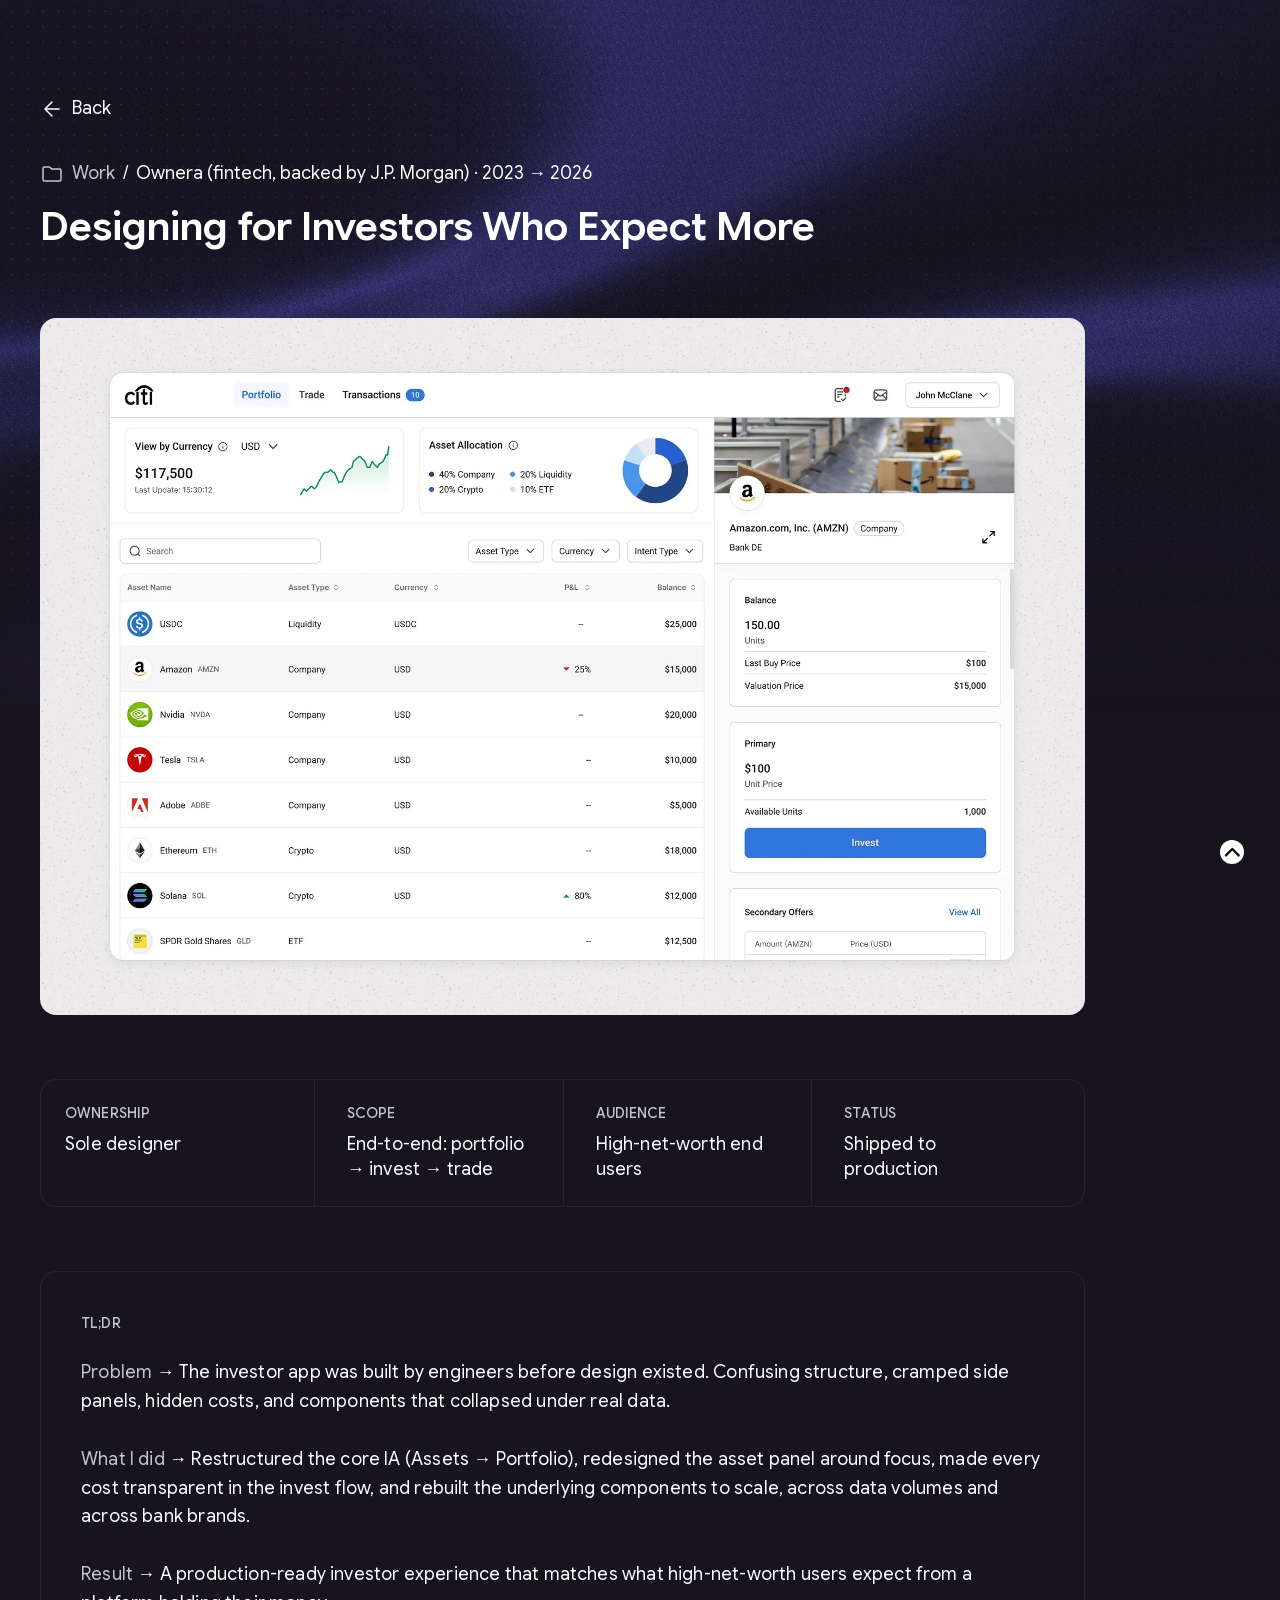
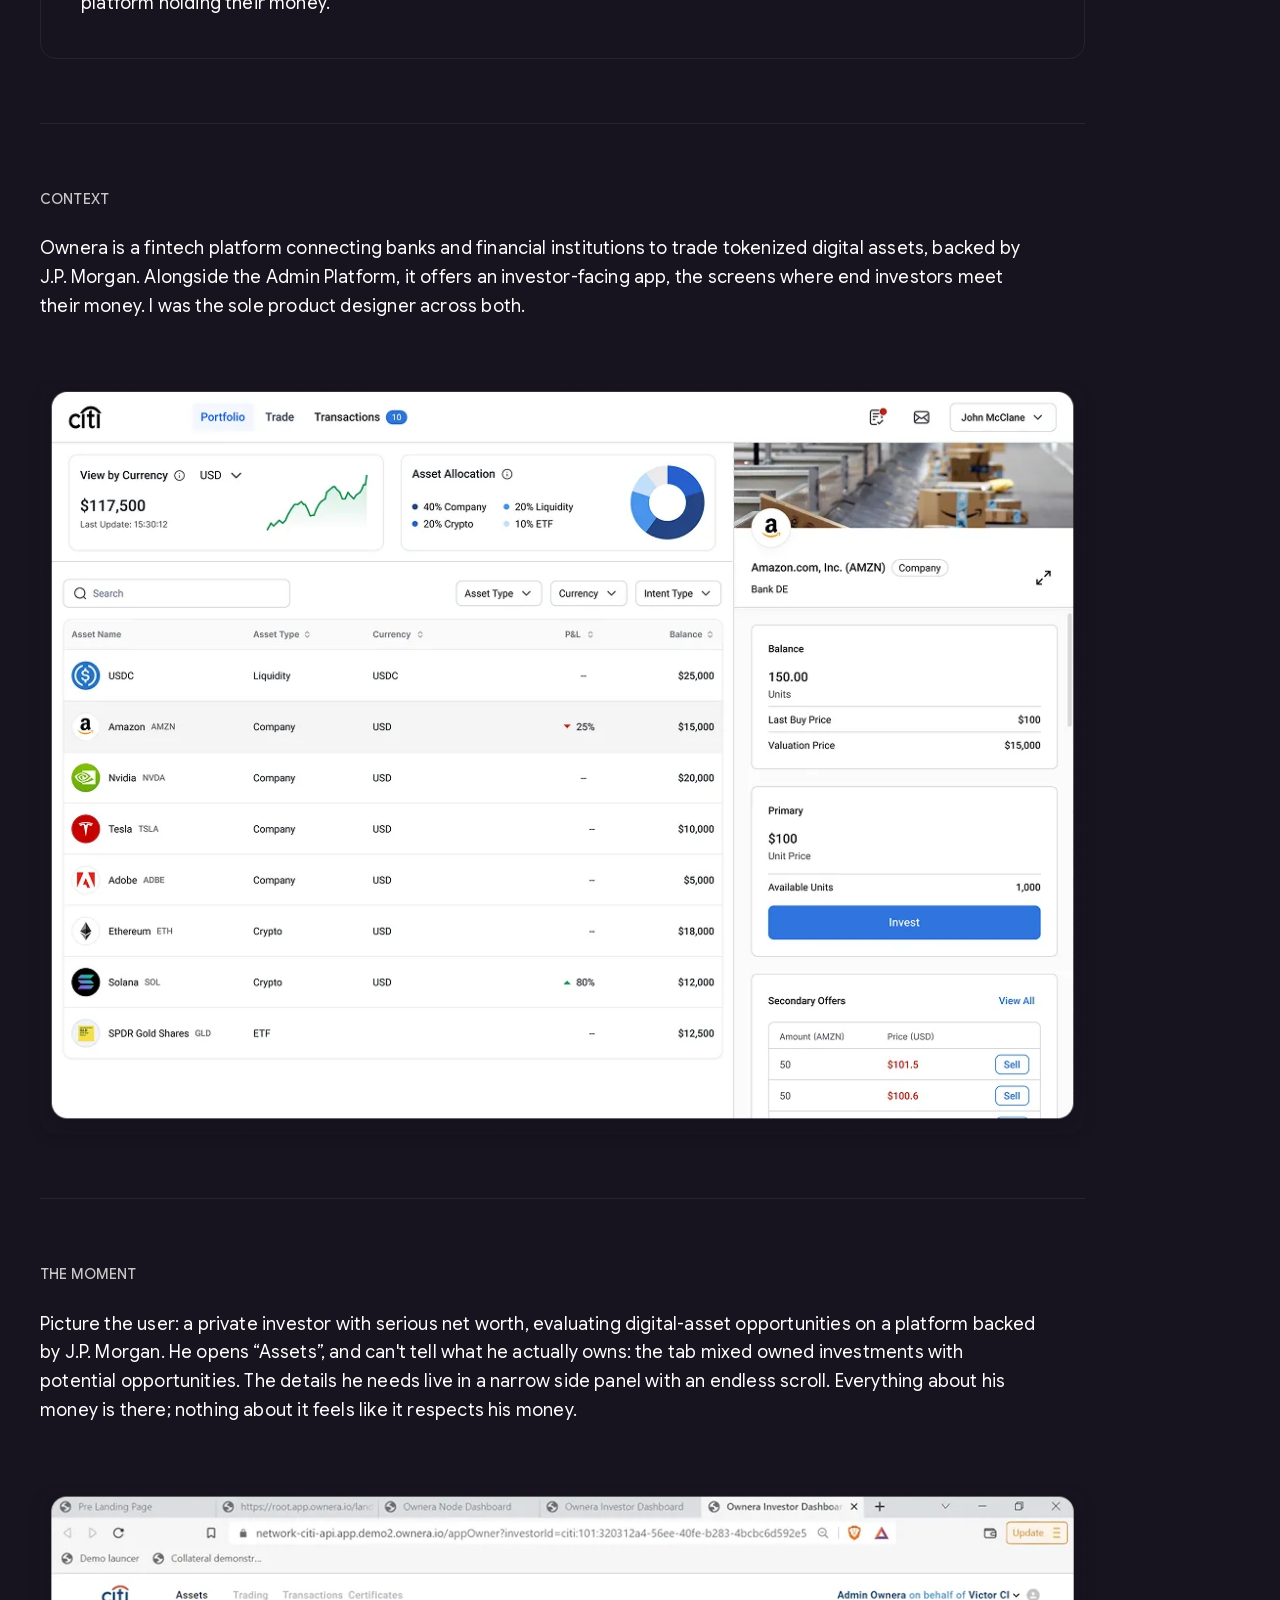
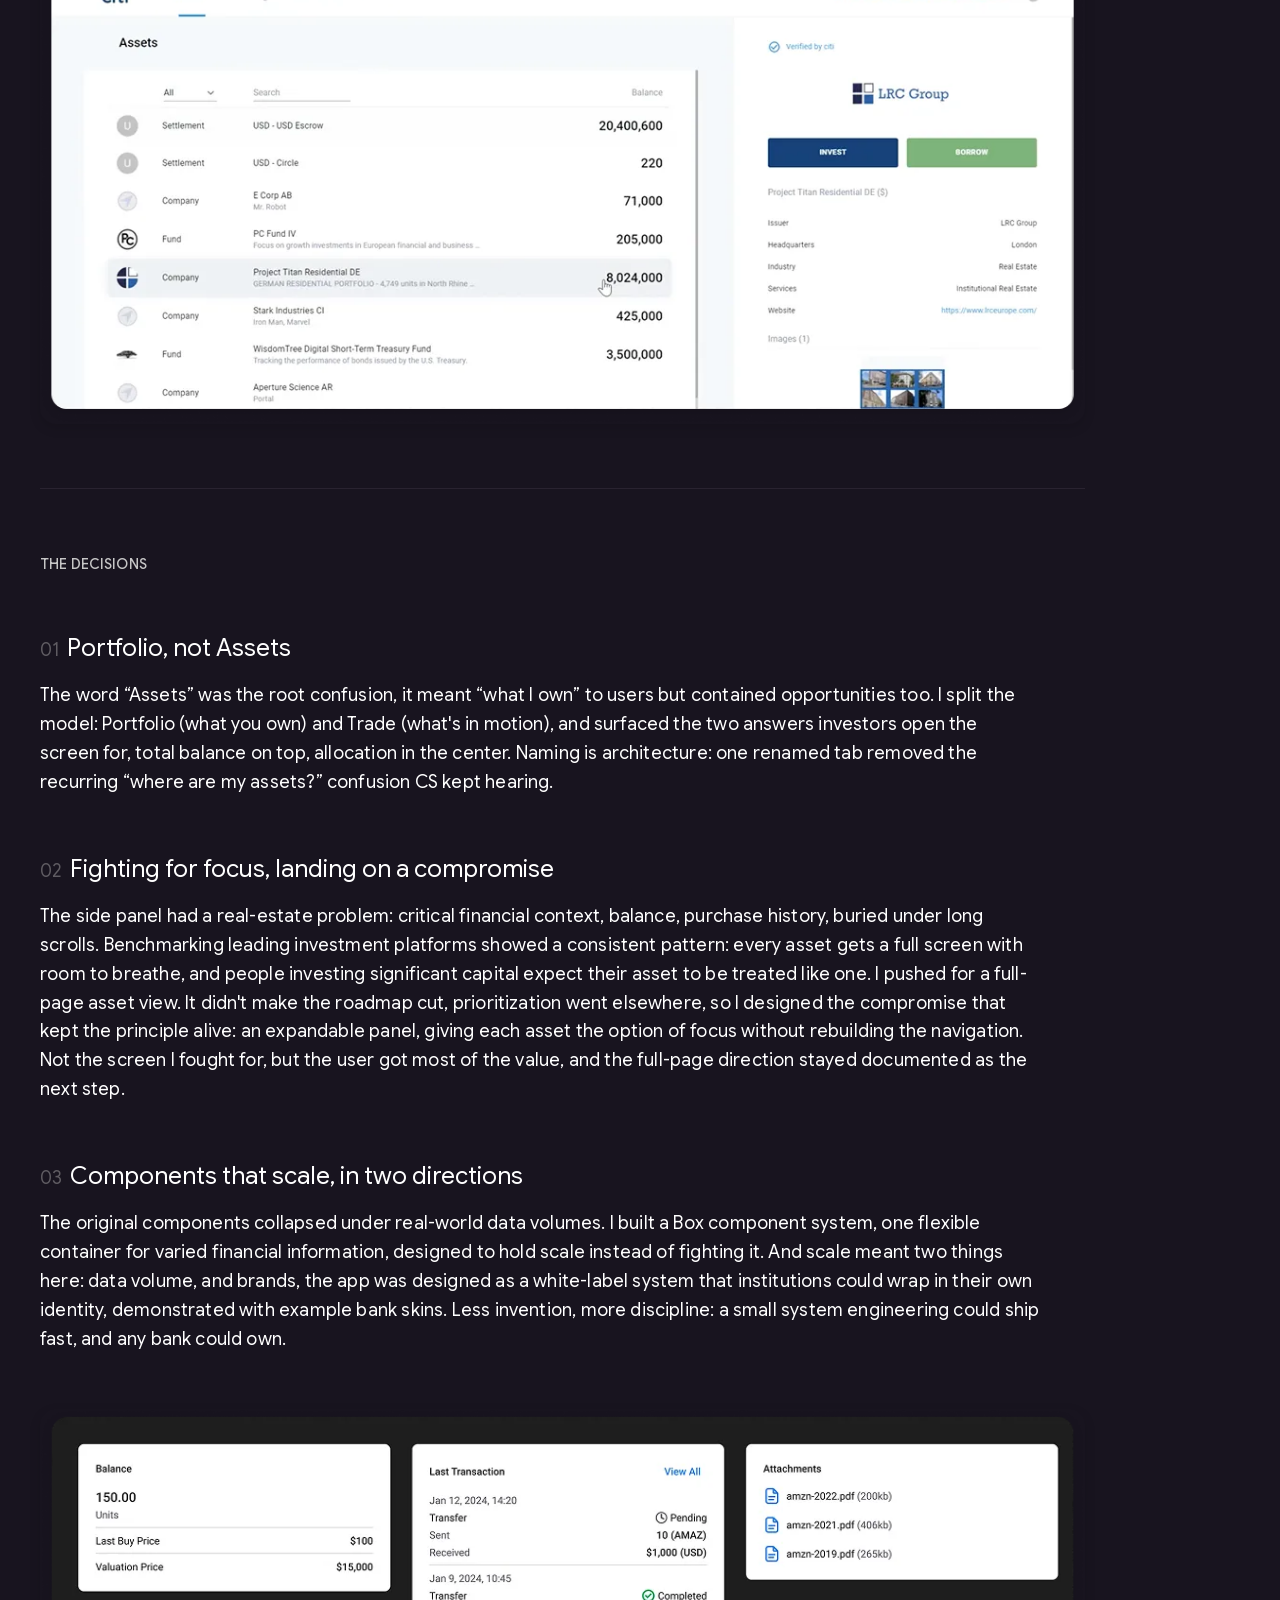
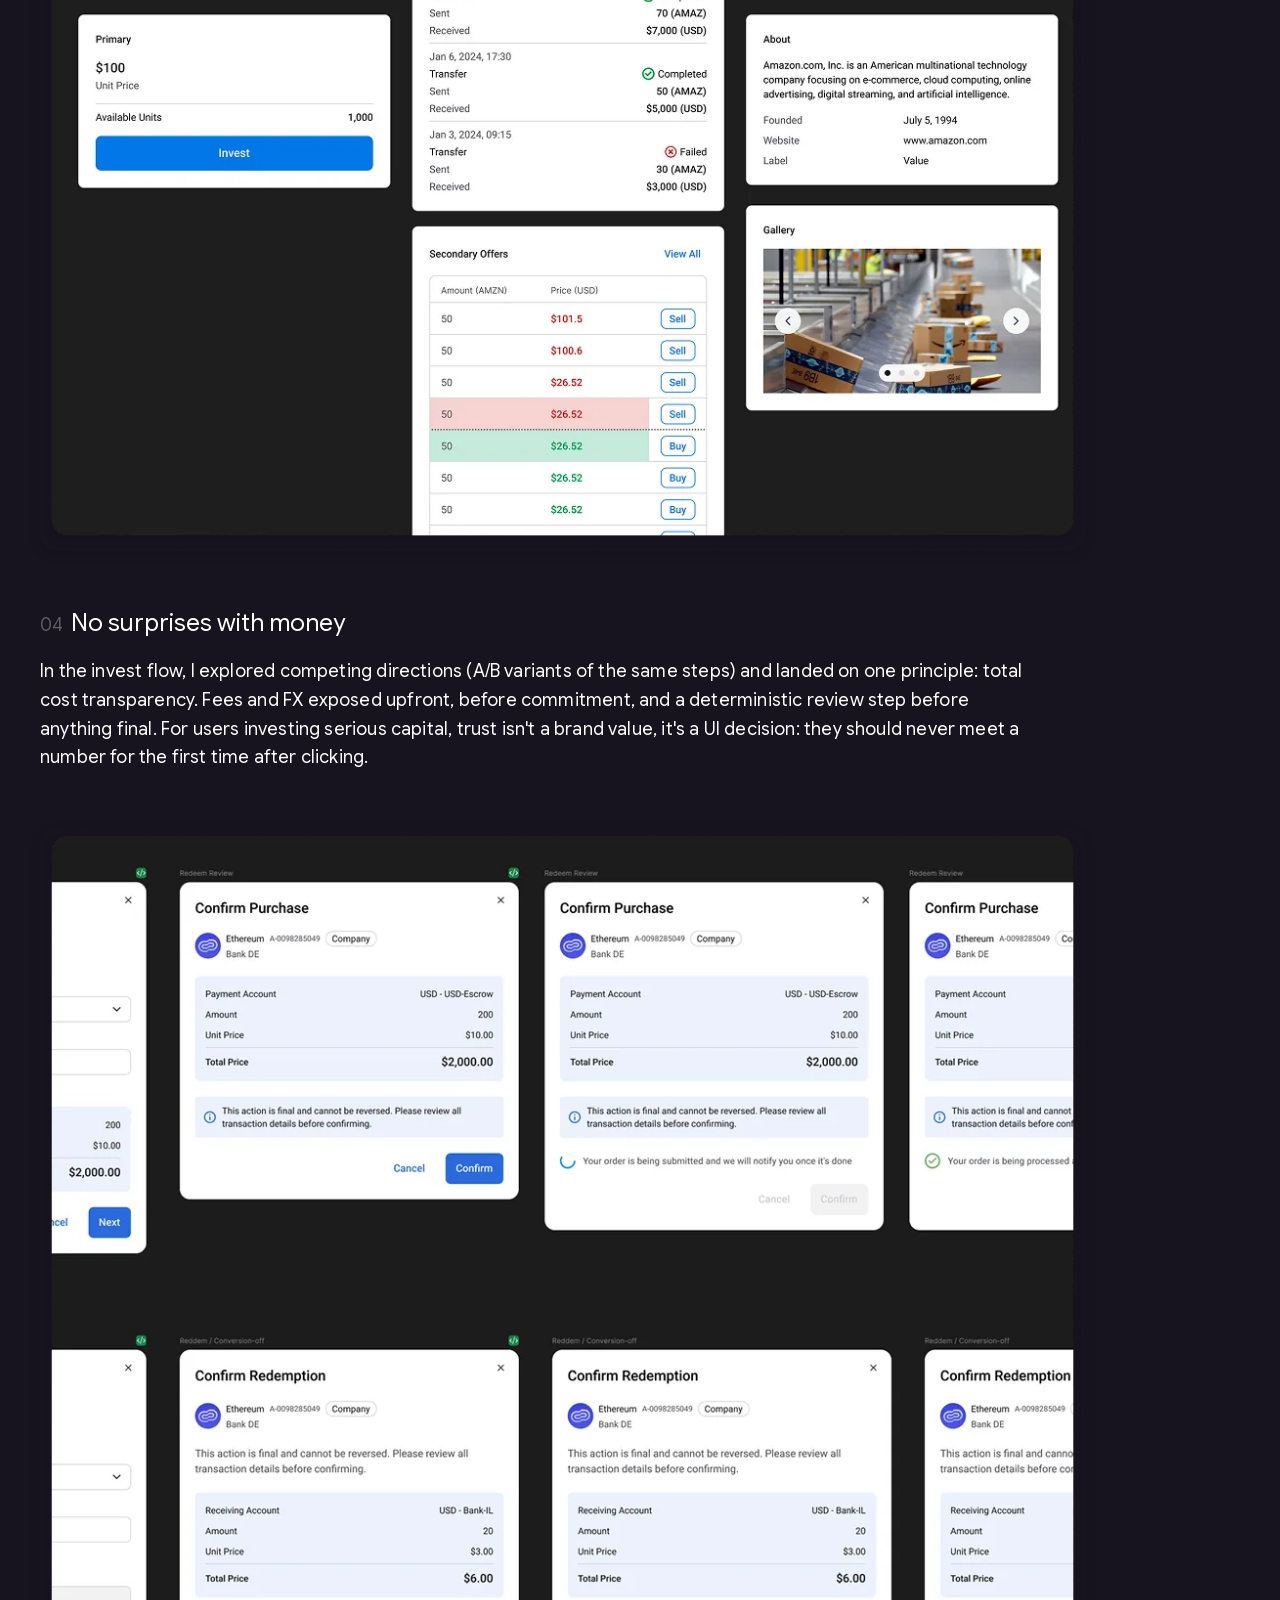
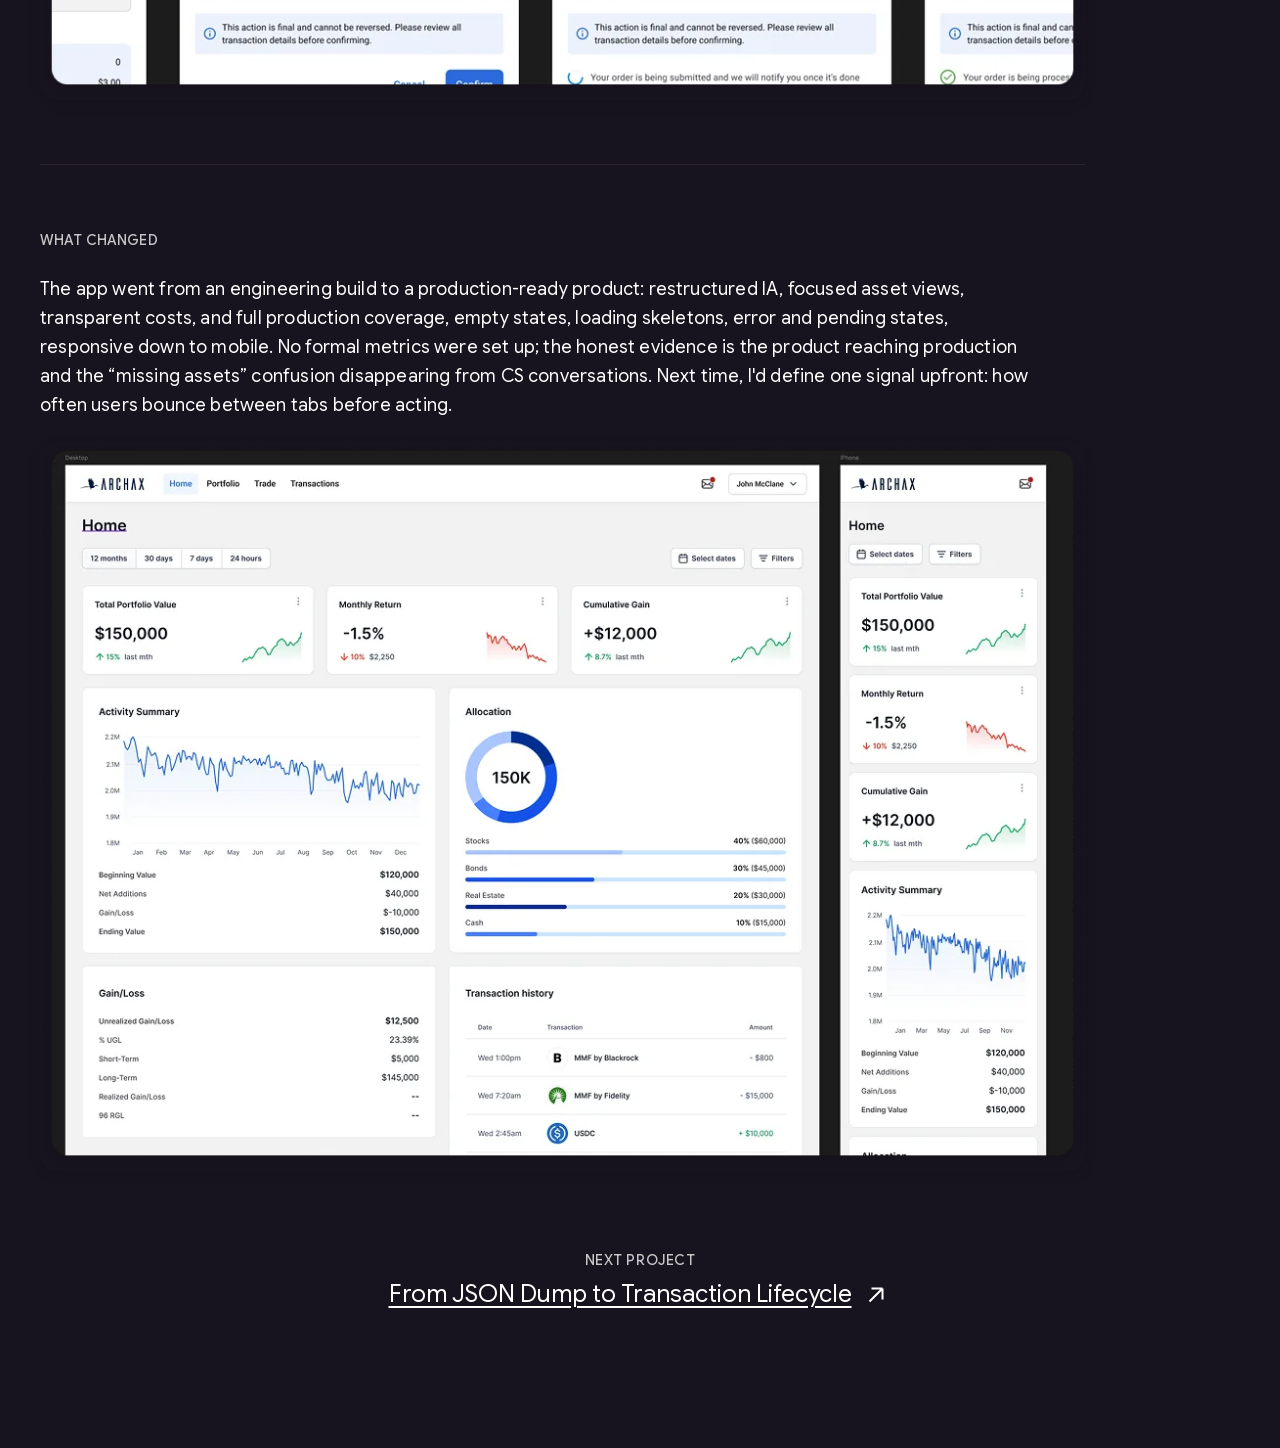
==== ownera-investor/index.html @ 3bc516dd "Add Google Analytics (GA4 G-BXLP0J2923) to all pages Inserts the gtag.js snippet near the top of <he" ====
<!DOCTYPE html>
<html lang="en">
<head>
  <meta charset="UTF-8">
  <meta name="viewport" content="width=device-width, initial-scale=1.0">

  <!-- Google tag (gtag.js) -->
  <script async src="https://www.googletagmanager.com/gtag/js?id=G-BXLP0J2923"></script>
  <script>
    window.dataLayer = window.dataLayer || [];
    function gtag(){dataLayer.push(arguments);}
    gtag('js', new Date());

    gtag('config', 'G-BXLP0J2923');
  </script>

  <!-- ── Primary SEO ─────────────────────────────────────────── -->
  <title>Dekel Hillel · Designing for Investors Who Expect More</title>
  <meta name="description" content="Designing for Investors Who Expect More. Restructuring Ownera's investor app end-to-end: portfolio IA, focused asset views, transparent invest flow, and components that scale across data and bank brands.">
  <meta name="author" content="Dekel Hillel">
  <meta name="robots" content="index, follow">
  <link rel="canonical" href="https://dekelhillel.com/ownera-investor/">

  <!-- ── Open Graph ──────────────────────────────────────────── -->
  <meta property="og:type"        content="article">
  <meta property="og:url"         content="https://dekelhillel.com/ownera-investor/">
  <meta property="og:site_name"   content="Dekel Hillel">
  <meta property="og:title"       content="Designing for Investors Who Expect More">
  <meta property="og:description" content="Restructuring Ownera's investor app end-to-end: portfolio IA, focused asset views, and a transparent invest flow.">
  <meta property="og:image"       content="https://dekelhillel.com/og-image.png">

  <!-- ── Theme color ─────────────────────────────────────────── -->
  <meta name="theme-color" content="#18141f">

  <!-- ── Favicon ─────────────────────────────────────────────── -->
  <link rel="icon"             type="image/svg+xml"  href="/favicon.svg">
  <link rel="icon"             type="image/png" sizes="32x32" href="/favicon-32.png">
  <link rel="apple-touch-icon" sizes="180x180"       href="/apple-touch-icon.png">

  <!-- ── Self-hosted fonts (same faces, no third-party) ─────── -->
  <link rel="preload" href="/fonts/gsf-latin.woff2" as="font" type="font/woff2" crossorigin>

  <!-- Marks JS availability before first paint, so the reveal-on-scroll
       hidden state only ever applies when the script can undo it -->
  <script>document.documentElement.classList.add('js');</script>

  <style>
/* Google Sans Flex math */
@font-face {
  font-family: 'Google Sans Flex';
  font-style: normal;
  font-weight: 400;
  font-stretch: 100%;
  font-display: swap;
  src: url(/fonts/gsf-math.woff2) format('woff2');
  unicode-range: U+0302-0303, U+0305, U+0307-0308, U+0310, U+0312, U+0315, U+031A, U+0326-0327, U+032C, U+032F-0330, U+0332-0333, U+0338, U+033A, U+0346, U+034D, U+0391-03A1, U+03A3-03A9, U+03B1-03C9, U+03D1, U+03D5-03D6, U+03F0-03F1, U+03F4-03F5, U+2016-2017, U+2034-2038, U+203C, U+2040, U+2043, U+2047, U+2050, U+2057, U+205F, U+2070-2071, U+2074-208E, U+2090-209C, U+20D0-20DC, U+20E1, U+20E5-20EF, U+2100-2112, U+2114-2115, U+2117-2121, U+2123-214F, U+2190, U+2192, U+2194-21AE, U+21B0-21E5, U+21F1-21F2, U+21F4-2211, U+2213-2214, U+2216-22FF, U+2308-230B, U+2310, U+2319, U+231C-2321, U+2336-237A, U+237C, U+2395, U+239B-23B7, U+23D0, U+23DC-23E1, U+2474-2475, U+25AF, U+25B3, U+25B7, U+25BD, U+25C1, U+25CA, U+25CC, U+25FB, U+266D-266F, U+27C0-27FF, U+2900-2AFF, U+2B0E-2B11, U+2B30-2B4C, U+2BFE, U+3030, U+FF5B, U+FF5D, U+1D400-1D7FF, U+1EE00-1EEFF;
}
/* Google Sans Flex symbols */
@font-face {
  font-family: 'Google Sans Flex';
  font-style: normal;
  font-weight: 400;
  font-stretch: 100%;
  font-display: swap;
  src: url(/fonts/gsf-symbols.woff2) format('woff2');
  unicode-range: U+0001-000C, U+000E-001F, U+007F-009F, U+20DD-20E0, U+20E2-20E4, U+2150-218F, U+2190, U+2192, U+2194-2199, U+21AF, U+21E6-21F0, U+21F3, U+2218-2219, U+2299, U+22C4-22C6, U+2300-243F, U+2440-244A, U+2460-24FF, U+25A0-27BF, U+2800-28FF, U+2921-2922, U+2981, U+29BF, U+29EB, U+2B00-2BFF, U+4DC0-4DFF, U+FFF9-FFFB, U+10140-1018E, U+10190-1019C, U+101A0, U+101D0-101FD, U+102E0-102FB, U+10E60-10E7E, U+1D2C0-1D2D3, U+1D2E0-1D37F, U+1F000-1F0FF, U+1F100-1F1AD, U+1F1E6-1F1FF, U+1F30D-1F30F, U+1F315, U+1F31C, U+1F31E, U+1F320-1F32C, U+1F336, U+1F378, U+1F37D, U+1F382, U+1F393-1F39F, U+1F3A7-1F3A8, U+1F3AC-1F3AF, U+1F3C2, U+1F3C4-1F3C6, U+1F3CA-1F3CE, U+1F3D4-1F3E0, U+1F3ED, U+1F3F1-1F3F3, U+1F3F5-1F3F7, U+1F408, U+1F415, U+1F41F, U+1F426, U+1F43F, U+1F441-1F442, U+1F444, U+1F446-1F449, U+1F44C-1F44E, U+1F453, U+1F46A, U+1F47D, U+1F4A3, U+1F4B0, U+1F4B3, U+1F4B9, U+1F4BB, U+1F4BF, U+1F4C8-1F4CB, U+1F4D6, U+1F4DA, U+1F4DF, U+1F4E3-1F4E6, U+1F4EA-1F4ED, U+1F4F7, U+1F4F9-1F4FB, U+1F4FD-1F4FE, U+1F503, U+1F507-1F50B, U+1F50D, U+1F512-1F513, U+1F53E-1F54A, U+1F54F-1F5FA, U+1F610, U+1F650-1F67F, U+1F687, U+1F68D, U+1F691, U+1F694, U+1F698, U+1F6AD, U+1F6B2, U+1F6B9-1F6BA, U+1F6BC, U+1F6C6-1F6CF, U+1F6D3-1F6D7, U+1F6E0-1F6EA, U+1F6F0-1F6F3, U+1F6F7-1F6FC, U+1F700-1F7FF, U+1F800-1F80B, U+1F810-1F847, U+1F850-1F859, U+1F860-1F887, U+1F890-1F8AD, U+1F8B0-1F8BB, U+1F8C0-1F8C1, U+1F900-1F90B, U+1F93B, U+1F946, U+1F984, U+1F996, U+1F9E9, U+1FA00-1FA6F, U+1FA70-1FA7C, U+1FA80-1FA89, U+1FA8F-1FAC6, U+1FACE-1FADC, U+1FADF-1FAE9, U+1FAF0-1FAF8, U+1FB00-1FBFF;
}
/* Google Sans Flex latin-ext */
@font-face {
  font-family: 'Google Sans Flex';
  font-style: normal;
  font-weight: 400;
  font-stretch: 100%;
  font-display: swap;
  src: url(/fonts/gsf-latin-ext.woff2) format('woff2');
  unicode-range: U+0100-02BA, U+02BD-02C5, U+02C7-02CC, U+02CE-02D7, U+02DD-02FF, U+0304, U+0308, U+0329, U+1D00-1DBF, U+1E00-1E9F, U+1EF2-1EFF, U+2020, U+20A0-20AB, U+20AD-20C0, U+2113, U+2C60-2C7F, U+A720-A7FF;
}
/* Google Sans Flex latin */
@font-face {
  font-family: 'Google Sans Flex';
  font-style: normal;
  font-weight: 400;
  font-stretch: 100%;
  font-display: swap;
  src: url(/fonts/gsf-latin.woff2) format('woff2');
  unicode-range: U+0000-00FF, U+0131, U+0152-0153, U+02BB-02BC, U+02C6, U+02DA, U+02DC, U+0304, U+0308, U+0329, U+2000-206F, U+20AC, U+2122, U+2191, U+2193, U+2212, U+2215, U+FEFF, U+FFFD;
}
/* Google Sans Flex math */
@font-face {
  font-family: 'Google Sans Flex';
  font-style: normal;
  font-weight: 500;
  font-stretch: 100%;
  font-display: swap;
  src: url(/fonts/gsf-math.woff2) format('woff2');
  unicode-range: U+0302-0303, U+0305, U+0307-0308, U+0310, U+0312, U+0315, U+031A, U+0326-0327, U+032C, U+032F-0330, U+0332-0333, U+0338, U+033A, U+0346, U+034D, U+0391-03A1, U+03A3-03A9, U+03B1-03C9, U+03D1, U+03D5-03D6, U+03F0-03F1, U+03F4-03F5, U+2016-2017, U+2034-2038, U+203C, U+2040, U+2043, U+2047, U+2050, U+2057, U+205F, U+2070-2071, U+2074-208E, U+2090-209C, U+20D0-20DC, U+20E1, U+20E5-20EF, U+2100-2112, U+2114-2115, U+2117-2121, U+2123-214F, U+2190, U+2192, U+2194-21AE, U+21B0-21E5, U+21F1-21F2, U+21F4-2211, U+2213-2214, U+2216-22FF, U+2308-230B, U+2310, U+2319, U+231C-2321, U+2336-237A, U+237C, U+2395, U+239B-23B7, U+23D0, U+23DC-23E1, U+2474-2475, U+25AF, U+25B3, U+25B7, U+25BD, U+25C1, U+25CA, U+25CC, U+25FB, U+266D-266F, U+27C0-27FF, U+2900-2AFF, U+2B0E-2B11, U+2B30-2B4C, U+2BFE, U+3030, U+FF5B, U+FF5D, U+1D400-1D7FF, U+1EE00-1EEFF;
}
/* Google Sans Flex symbols */
@font-face {
  font-family: 'Google Sans Flex';
  font-style: normal;
  font-weight: 500;
  font-stretch: 100%;
  font-display: swap;
  src: url(/fonts/gsf-symbols.woff2) format('woff2');
  unicode-range: U+0001-000C, U+000E-001F, U+007F-009F, U+20DD-20E0, U+20E2-20E4, U+2150-218F, U+2190, U+2192, U+2194-2199, U+21AF, U+21E6-21F0, U+21F3, U+2218-2219, U+2299, U+22C4-22C6, U+2300-243F, U+2440-244A, U+2460-24FF, U+25A0-27BF, U+2800-28FF, U+2921-2922, U+2981, U+29BF, U+29EB, U+2B00-2BFF, U+4DC0-4DFF, U+FFF9-FFFB, U+10140-1018E, U+10190-1019C, U+101A0, U+101D0-101FD, U+102E0-102FB, U+10E60-10E7E, U+1D2C0-1D2D3, U+1D2E0-1D37F, U+1F000-1F0FF, U+1F100-1F1AD, U+1F1E6-1F1FF, U+1F30D-1F30F, U+1F315, U+1F31C, U+1F31E, U+1F320-1F32C, U+1F336, U+1F378, U+1F37D, U+1F382, U+1F393-1F39F, U+1F3A7-1F3A8, U+1F3AC-1F3AF, U+1F3C2, U+1F3C4-1F3C6, U+1F3CA-1F3CE, U+1F3D4-1F3E0, U+1F3ED, U+1F3F1-1F3F3, U+1F3F5-1F3F7, U+1F408, U+1F415, U+1F41F, U+1F426, U+1F43F, U+1F441-1F442, U+1F444, U+1F446-1F449, U+1F44C-1F44E, U+1F453, U+1F46A, U+1F47D, U+1F4A3, U+1F4B0, U+1F4B3, U+1F4B9, U+1F4BB, U+1F4BF, U+1F4C8-1F4CB, U+1F4D6, U+1F4DA, U+1F4DF, U+1F4E3-1F4E6, U+1F4EA-1F4ED, U+1F4F7, U+1F4F9-1F4FB, U+1F4FD-1F4FE, U+1F503, U+1F507-1F50B, U+1F50D, U+1F512-1F513, U+1F53E-1F54A, U+1F54F-1F5FA, U+1F610, U+1F650-1F67F, U+1F687, U+1F68D, U+1F691, U+1F694, U+1F698, U+1F6AD, U+1F6B2, U+1F6B9-1F6BA, U+1F6BC, U+1F6C6-1F6CF, U+1F6D3-1F6D7, U+1F6E0-1F6EA, U+1F6F0-1F6F3, U+1F6F7-1F6FC, U+1F700-1F7FF, U+1F800-1F80B, U+1F810-1F847, U+1F850-1F859, U+1F860-1F887, U+1F890-1F8AD, U+1F8B0-1F8BB, U+1F8C0-1F8C1, U+1F900-1F90B, U+1F93B, U+1F946, U+1F984, U+1F996, U+1F9E9, U+1FA00-1FA6F, U+1FA70-1FA7C, U+1FA80-1FA89, U+1FA8F-1FAC6, U+1FACE-1FADC, U+1FADF-1FAE9, U+1FAF0-1FAF8, U+1FB00-1FBFF;
}
/* Google Sans Flex latin-ext */
@font-face {
  font-family: 'Google Sans Flex';
  font-style: normal;
  font-weight: 500;
  font-stretch: 100%;
  font-display: swap;
  src: url(/fonts/gsf-latin-ext.woff2) format('woff2');
  unicode-range: U+0100-02BA, U+02BD-02C5, U+02C7-02CC, U+02CE-02D7, U+02DD-02FF, U+0304, U+0308, U+0329, U+1D00-1DBF, U+1E00-1E9F, U+1EF2-1EFF, U+2020, U+20A0-20AB, U+20AD-20C0, U+2113, U+2C60-2C7F, U+A720-A7FF;
}
/* Google Sans Flex latin */
@font-face {
  font-family: 'Google Sans Flex';
  font-style: normal;
  font-weight: 500;
  font-stretch: 100%;
  font-display: swap;
  src: url(/fonts/gsf-latin.woff2) format('woff2');
  unicode-range: U+0000-00FF, U+0131, U+0152-0153, U+02BB-02BC, U+02C6, U+02DA, U+02DC, U+0304, U+0308, U+0329, U+2000-206F, U+20AC, U+2122, U+2191, U+2193, U+2212, U+2215, U+FEFF, U+FFFD;
}
/* Google Sans Flex math */
@font-face {
  font-family: 'Google Sans Flex';
  font-style: normal;
  font-weight: 600;
  font-stretch: 100%;
  font-display: swap;
  src: url(/fonts/gsf-math.woff2) format('woff2');
  unicode-range: U+0302-0303, U+0305, U+0307-0308, U+0310, U+0312, U+0315, U+031A, U+0326-0327, U+032C, U+032F-0330, U+0332-0333, U+0338, U+033A, U+0346, U+034D, U+0391-03A1, U+03A3-03A9, U+03B1-03C9, U+03D1, U+03D5-03D6, U+03F0-03F1, U+03F4-03F5, U+2016-2017, U+2034-2038, U+203C, U+2040, U+2043, U+2047, U+2050, U+2057, U+205F, U+2070-2071, U+2074-208E, U+2090-209C, U+20D0-20DC, U+20E1, U+20E5-20EF, U+2100-2112, U+2114-2115, U+2117-2121, U+2123-214F, U+2190, U+2192, U+2194-21AE, U+21B0-21E5, U+21F1-21F2, U+21F4-2211, U+2213-2214, U+2216-22FF, U+2308-230B, U+2310, U+2319, U+231C-2321, U+2336-237A, U+237C, U+2395, U+239B-23B7, U+23D0, U+23DC-23E1, U+2474-2475, U+25AF, U+25B3, U+25B7, U+25BD, U+25C1, U+25CA, U+25CC, U+25FB, U+266D-266F, U+27C0-27FF, U+2900-2AFF, U+2B0E-2B11, U+2B30-2B4C, U+2BFE, U+3030, U+FF5B, U+FF5D, U+1D400-1D7FF, U+1EE00-1EEFF;
}
/* Google Sans Flex symbols */
@font-face {
  font-family: 'Google Sans Flex';
  font-style: normal;
  font-weight: 600;
  font-stretch: 100%;
  font-display: swap;
  src: url(/fonts/gsf-symbols.woff2) format('woff2');
  unicode-range: U+0001-000C, U+000E-001F, U+007F-009F, U+20DD-20E0, U+20E2-20E4, U+2150-218F, U+2190, U+2192, U+2194-2199, U+21AF, U+21E6-21F0, U+21F3, U+2218-2219, U+2299, U+22C4-22C6, U+2300-243F, U+2440-244A, U+2460-24FF, U+25A0-27BF, U+2800-28FF, U+2921-2922, U+2981, U+29BF, U+29EB, U+2B00-2BFF, U+4DC0-4DFF, U+FFF9-FFFB, U+10140-1018E, U+10190-1019C, U+101A0, U+101D0-101FD, U+102E0-102FB, U+10E60-10E7E, U+1D2C0-1D2D3, U+1D2E0-1D37F, U+1F000-1F0FF, U+1F100-1F1AD, U+1F1E6-1F1FF, U+1F30D-1F30F, U+1F315, U+1F31C, U+1F31E, U+1F320-1F32C, U+1F336, U+1F378, U+1F37D, U+1F382, U+1F393-1F39F, U+1F3A7-1F3A8, U+1F3AC-1F3AF, U+1F3C2, U+1F3C4-1F3C6, U+1F3CA-1F3CE, U+1F3D4-1F3E0, U+1F3ED, U+1F3F1-1F3F3, U+1F3F5-1F3F7, U+1F408, U+1F415, U+1F41F, U+1F426, U+1F43F, U+1F441-1F442, U+1F444, U+1F446-1F449, U+1F44C-1F44E, U+1F453, U+1F46A, U+1F47D, U+1F4A3, U+1F4B0, U+1F4B3, U+1F4B9, U+1F4BB, U+1F4BF, U+1F4C8-1F4CB, U+1F4D6, U+1F4DA, U+1F4DF, U+1F4E3-1F4E6, U+1F4EA-1F4ED, U+1F4F7, U+1F4F9-1F4FB, U+1F4FD-1F4FE, U+1F503, U+1F507-1F50B, U+1F50D, U+1F512-1F513, U+1F53E-1F54A, U+1F54F-1F5FA, U+1F610, U+1F650-1F67F, U+1F687, U+1F68D, U+1F691, U+1F694, U+1F698, U+1F6AD, U+1F6B2, U+1F6B9-1F6BA, U+1F6BC, U+1F6C6-1F6CF, U+1F6D3-1F6D7, U+1F6E0-1F6EA, U+1F6F0-1F6F3, U+1F6F7-1F6FC, U+1F700-1F7FF, U+1F800-1F80B, U+1F810-1F847, U+1F850-1F859, U+1F860-1F887, U+1F890-1F8AD, U+1F8B0-1F8BB, U+1F8C0-1F8C1, U+1F900-1F90B, U+1F93B, U+1F946, U+1F984, U+1F996, U+1F9E9, U+1FA00-1FA6F, U+1FA70-1FA7C, U+1FA80-1FA89, U+1FA8F-1FAC6, U+1FACE-1FADC, U+1FADF-1FAE9, U+1FAF0-1FAF8, U+1FB00-1FBFF;
}
/* Google Sans Flex latin-ext */
@font-face {
  font-family: 'Google Sans Flex';
  font-style: normal;
  font-weight: 600;
  font-stretch: 100%;
  font-display: swap;
  src: url(/fonts/gsf-latin-ext.woff2) format('woff2');
  unicode-range: U+0100-02BA, U+02BD-02C5, U+02C7-02CC, U+02CE-02D7, U+02DD-02FF, U+0304, U+0308, U+0329, U+1D00-1DBF, U+1E00-1E9F, U+1EF2-1EFF, U+2020, U+20A0-20AB, U+20AD-20C0, U+2113, U+2C60-2C7F, U+A720-A7FF;
}
/* Google Sans Flex latin */
@font-face {
  font-family: 'Google Sans Flex';
  font-style: normal;
  font-weight: 600;
  font-stretch: 100%;
  font-display: swap;
  src: url(/fonts/gsf-latin.woff2) format('woff2');
  unicode-range: U+0000-00FF, U+0131, U+0152-0153, U+02BB-02BC, U+02C6, U+02DA, U+02DC, U+0304, U+0308, U+0329, U+2000-206F, U+20AC, U+2122, U+2191, U+2193, U+2212, U+2215, U+FEFF, U+FFFD;
}
/* Google Sans Flex math */
@font-face {
  font-family: 'Google Sans Flex';
  font-style: normal;
  font-weight: 700;
  font-stretch: 100%;
  font-display: swap;
  src: url(/fonts/gsf-math.woff2) format('woff2');
  unicode-range: U+0302-0303, U+0305, U+0307-0308, U+0310, U+0312, U+0315, U+031A, U+0326-0327, U+032C, U+032F-0330, U+0332-0333, U+0338, U+033A, U+0346, U+034D, U+0391-03A1, U+03A3-03A9, U+03B1-03C9, U+03D1, U+03D5-03D6, U+03F0-03F1, U+03F4-03F5, U+2016-2017, U+2034-2038, U+203C, U+2040, U+2043, U+2047, U+2050, U+2057, U+205F, U+2070-2071, U+2074-208E, U+2090-209C, U+20D0-20DC, U+20E1, U+20E5-20EF, U+2100-2112, U+2114-2115, U+2117-2121, U+2123-214F, U+2190, U+2192, U+2194-21AE, U+21B0-21E5, U+21F1-21F2, U+21F4-2211, U+2213-2214, U+2216-22FF, U+2308-230B, U+2310, U+2319, U+231C-2321, U+2336-237A, U+237C, U+2395, U+239B-23B7, U+23D0, U+23DC-23E1, U+2474-2475, U+25AF, U+25B3, U+25B7, U+25BD, U+25C1, U+25CA, U+25CC, U+25FB, U+266D-266F, U+27C0-27FF, U+2900-2AFF, U+2B0E-2B11, U+2B30-2B4C, U+2BFE, U+3030, U+FF5B, U+FF5D, U+1D400-1D7FF, U+1EE00-1EEFF;
}
/* Google Sans Flex symbols */
@font-face {
  font-family: 'Google Sans Flex';
  font-style: normal;
  font-weight: 700;
  font-stretch: 100%;
  font-display: swap;
  src: url(/fonts/gsf-symbols.woff2) format('woff2');
  unicode-range: U+0001-000C, U+000E-001F, U+007F-009F, U+20DD-20E0, U+20E2-20E4, U+2150-218F, U+2190, U+2192, U+2194-2199, U+21AF, U+21E6-21F0, U+21F3, U+2218-2219, U+2299, U+22C4-22C6, U+2300-243F, U+2440-244A, U+2460-24FF, U+25A0-27BF, U+2800-28FF, U+2921-2922, U+2981, U+29BF, U+29EB, U+2B00-2BFF, U+4DC0-4DFF, U+FFF9-FFFB, U+10140-1018E, U+10190-1019C, U+101A0, U+101D0-101FD, U+102E0-102FB, U+10E60-10E7E, U+1D2C0-1D2D3, U+1D2E0-1D37F, U+1F000-1F0FF, U+1F100-1F1AD, U+1F1E6-1F1FF, U+1F30D-1F30F, U+1F315, U+1F31C, U+1F31E, U+1F320-1F32C, U+1F336, U+1F378, U+1F37D, U+1F382, U+1F393-1F39F, U+1F3A7-1F3A8, U+1F3AC-1F3AF, U+1F3C2, U+1F3C4-1F3C6, U+1F3CA-1F3CE, U+1F3D4-1F3E0, U+1F3ED, U+1F3F1-1F3F3, U+1F3F5-1F3F7, U+1F408, U+1F415, U+1F41F, U+1F426, U+1F43F, U+1F441-1F442, U+1F444, U+1F446-1F449, U+1F44C-1F44E, U+1F453, U+1F46A, U+1F47D, U+1F4A3, U+1F4B0, U+1F4B3, U+1F4B9, U+1F4BB, U+1F4BF, U+1F4C8-1F4CB, U+1F4D6, U+1F4DA, U+1F4DF, U+1F4E3-1F4E6, U+1F4EA-1F4ED, U+1F4F7, U+1F4F9-1F4FB, U+1F4FD-1F4FE, U+1F503, U+1F507-1F50B, U+1F50D, U+1F512-1F513, U+1F53E-1F54A, U+1F54F-1F5FA, U+1F610, U+1F650-1F67F, U+1F687, U+1F68D, U+1F691, U+1F694, U+1F698, U+1F6AD, U+1F6B2, U+1F6B9-1F6BA, U+1F6BC, U+1F6C6-1F6CF, U+1F6D3-1F6D7, U+1F6E0-1F6EA, U+1F6F0-1F6F3, U+1F6F7-1F6FC, U+1F700-1F7FF, U+1F800-1F80B, U+1F810-1F847, U+1F850-1F859, U+1F860-1F887, U+1F890-1F8AD, U+1F8B0-1F8BB, U+1F8C0-1F8C1, U+1F900-1F90B, U+1F93B, U+1F946, U+1F984, U+1F996, U+1F9E9, U+1FA00-1FA6F, U+1FA70-1FA7C, U+1FA80-1FA89, U+1FA8F-1FAC6, U+1FACE-1FADC, U+1FADF-1FAE9, U+1FAF0-1FAF8, U+1FB00-1FBFF;
}
/* Google Sans Flex latin-ext */
@font-face {
  font-family: 'Google Sans Flex';
  font-style: normal;
  font-weight: 700;
  font-stretch: 100%;
  font-display: swap;
  src: url(/fonts/gsf-latin-ext.woff2) format('woff2');
  unicode-range: U+0100-02BA, U+02BD-02C5, U+02C7-02CC, U+02CE-02D7, U+02DD-02FF, U+0304, U+0308, U+0329, U+1D00-1DBF, U+1E00-1E9F, U+1EF2-1EFF, U+2020, U+20A0-20AB, U+20AD-20C0, U+2113, U+2C60-2C7F, U+A720-A7FF;
}
/* Google Sans Flex latin */
@font-face {
  font-family: 'Google Sans Flex';
  font-style: normal;
  font-weight: 700;
  font-stretch: 100%;
  font-display: swap;
  src: url(/fonts/gsf-latin.woff2) format('woff2');
  unicode-range: U+0000-00FF, U+0131, U+0152-0153, U+02BB-02BC, U+02C6, U+02DA, U+02DC, U+0304, U+0308, U+0329, U+2000-206F, U+20AC, U+2122, U+2191, U+2193, U+2212, U+2215, U+FEFF, U+FFFD;
}
/* Manrope latin-ext */
@font-face {
  font-family: 'Manrope';
  font-style: normal;
  font-weight: 800;
  font-display: swap;
  src: url(/fonts/manrope-800-latin-ext.woff2) format('woff2');
  unicode-range: U+0100-02BA, U+02BD-02C5, U+02C7-02CC, U+02CE-02D7, U+02DD-02FF, U+0304, U+0308, U+0329, U+1D00-1DBF, U+1E00-1E9F, U+1EF2-1EFF, U+2020, U+20A0-20AB, U+20AD-20C0, U+2113, U+2C60-2C7F, U+A720-A7FF;
}
/* Manrope latin */
@font-face {
  font-family: 'Manrope';
  font-style: normal;
  font-weight: 800;
  font-display: swap;
  src: url(/fonts/manrope-800-latin.woff2) format('woff2');
  unicode-range: U+0000-00FF, U+0131, U+0152-0153, U+02BB-02BC, U+02C6, U+02DA, U+02DC, U+0304, U+0308, U+0329, U+2000-206F, U+20AC, U+2122, U+2191, U+2193, U+2212, U+2215, U+FEFF, U+FFFD;
}

    *, *::before, *::after {
      box-sizing: border-box;
      margin: 0;
      padding: 0;
    }

    :root {
      --bg: #18141f;            /* page background (the home card color) */
      --panel: #171420;         /* stat / TL;DR panel background */
      --border: #292330;        /* panels, dividers */
      --text: #ffffff;          /* primary text */
      --secondary: #5f5c62;     /* decision numbers */
      --muted: #c6c6c6;         /* labels, breadcrumb */
      --font-body: 'Google Sans Flex', 'DM Sans', sans-serif;
    }

    html {
      /* Native fallback when Lenis isn't running */
      scroll-behavior: smooth;
      background: var(--bg);
      overflow-x: hidden;
      overflow-x: clip;
      -webkit-text-size-adjust: 100%;
      text-size-adjust: 100%;
    }

    body {
      background: var(--bg);
      color: var(--text);
      font-family: var(--font-body);
      font-size: 1.125rem;  /* 18px */
      line-height: 1.4;
      overflow-x: hidden;
      overflow-x: clip;
      position: relative;
      -webkit-font-smoothing: antialiased;
      -moz-osx-font-smoothing: grayscale;
    }

    a {
      color: inherit;
    }

    .lenis.lenis-smooth {
      scroll-behavior: auto !important;
    }

    /* ============================================================
       REVEAL ON SCROLL (same behavior as the homepage)
    ============================================================ */
    .js [data-reveal] {
      opacity: 0;
      transform: translateY(24px);
      transition: opacity 0.6s ease, transform 0.6s ease;
    }

    .js [data-reveal].is-revealed {
      opacity: 1;
      transform: translateY(0);
    }

    @media (prefers-reduced-motion: reduce) {
      .js [data-reveal] {
        opacity: 1;
        transform: none;
        transition: none;
      }
    }

    /* ============================================================
       PAGE-TOP BACKGROUND — the homepage's layered effects
       (ColorBends + DotField via ../assets/hero-effects.js),
       shown at 80% opacity per the design.
    ============================================================ */
    .hero {
      position: absolute;
      top: 0;
      left: 0;
      width: 100%;
      aspect-ratio: 1440 / 810;
      opacity: 0.8;
      overflow: hidden;
      pointer-events: none;
      z-index: 0;
    }

    .hero-bg {
      position: absolute;
      inset: 0;
      -webkit-mask-image: linear-gradient(to bottom, #000 72%, transparent 100%);
              mask-image: linear-gradient(to bottom, #000 72%, transparent 100%);
    }

    .hero-bends,
    .hero-dots {
      position: absolute;
      inset: 0;
      overflow: hidden;
      opacity: 0;
      transition: opacity 0.8s ease;
    }

    .hero-bg.fx-ready .hero-bends,
    .hero-bg.fx-ready .hero-dots {
      opacity: 1;
    }

    .hero-bends canvas,
    .hero-dots canvas,
    .hero-dots svg {
      position: absolute;
      inset: 0;
      width: 100%;
      height: 100%;
      display: block;
    }

    /* ============================================================
       LAYOUT
    ============================================================ */
    .page {
      position: relative;
      z-index: 1;
      display: flex;
      flex-direction: column;
      align-items: center;
      padding: 40px 40px 136px;
    }

    .case {
      display: flex;
      flex-direction: column;
      align-items: center;
      gap: 80px;
      width: 1157px;
      max-width: 100%;
    }

    .case-inner {
      display: flex;
      flex-direction: column;
      gap: 64px;
      padding: 56px;
      width: 100%;
    }

    .case-inner > * {
      width: 100%;
      max-width: 1045px;
    }

    /* ── Header ─────────────────────────────────────────────── */
    .case-header {
      display: flex;
      flex-direction: column;
      gap: 40px;
      max-width: 100%;
    }

    .back-link {
      display: inline-flex;
      align-items: center;
      gap: 8px;
      text-decoration: none;
      align-self: flex-start;
    }

    .back-link svg {
      width: 24px;
      height: 24px;
      flex-shrink: 0;
      transition: transform 0.3s cubic-bezier(0.16, 1, 0.3, 1);
    }

    .back-link:hover svg {
      transform: translateX(-4px);
    }

    /* ============================================================
       STICKY BACK BAR
       Slides in from the top once the inline Back link scrolls out
       of view; the inner wrapper mirrors the content column so the
       link stays aligned with the page at every breakpoint.
    ============================================================ */
    .back-bar {
      position: fixed;
      top: 0;
      left: 0;
      width: 100%;
      z-index: 40;  /* below the reading progress bar (50) */
      background: rgba(24, 20, 31, 0.7);
      opacity: 0;
      visibility: hidden;
      transform: translateY(-8px);
      transition:
        opacity 0.5s ease,
        transform 0.6s cubic-bezier(0.16, 1, 0.3, 1),
        -webkit-backdrop-filter 0.5s ease,
        backdrop-filter 0.5s ease,
        visibility 0s linear 0.5s;
      -webkit-backdrop-filter: blur(0px);
              backdrop-filter: blur(0px);
    }

    .back-bar.visible {
      opacity: 1;
      visibility: visible;
      transform: translateY(0);
      -webkit-backdrop-filter: blur(14px);
              backdrop-filter: blur(14px);
      transition:
        opacity 0.5s ease,
        transform 0.6s cubic-bezier(0.16, 1, 0.3, 1),
        -webkit-backdrop-filter 0.5s ease,
        backdrop-filter 0.5s ease;
    }

    .back-bar-inner {
      max-width: calc(1045px + 80px);  /* content column + page gutters */
      margin: 0 auto;
      padding: 24px 40px;
      display: flex;
    }

    .crumb-title {
      display: flex;
      flex-direction: column;
      gap: 12px;
    }

    .crumb {
      display: flex;
      align-items: center;
      flex-wrap: wrap;
      gap: 8px;
    }

    .crumb svg {
      width: 24px;
      height: 24px;
      flex-shrink: 0;
    }

    .crumb .muted {
      color: var(--muted);
    }

    h1 {
      font-size: 2.5rem;  /* 40px */
      font-weight: 600;
      line-height: 1.4;
    }

    /* ── Images (same skeleton loading state as the homepage) ── */
    .shot {
      display: block;
      aspect-ratio: 3 / 2;
      border-radius: 16px;
      overflow: hidden;
      position: relative;
      background: #211c2a;
    }

    .shot::before {
      content: "";
      position: absolute;
      inset: 0;
      background: linear-gradient(100deg, transparent 35%, rgba(255, 255, 255, 0.07) 50%, transparent 65%);
      transform: translateX(-100%);
      animation: shimmer 1.4s ease-in-out infinite;
    }

    .shot picture {
      display: block;
      width: 100%;
      height: 100%;
    }

    .shot img,
    .shot video {
      display: block;
      width: 100%;
      height: 100%;
      object-fit: cover;
      position: relative;
      opacity: 0;
      transition: opacity 0.5s ease;
    }

    .shot.loaded { background: none; }
    .shot.loaded::before { content: none; }
    .shot.loaded img,
    .shot.loaded video { opacity: 1; }

    @keyframes shimmer {
      100% { transform: translateX(100%); }
    }

    /* hover tint before opening the lightbox — #18141F at 10%,
       eased in and out */
    .shot::after {
      content: "";
      position: absolute;
      inset: 0;
      background: rgba(24, 20, 31, 0.1);
      opacity: 0;
      pointer-events: none;
      z-index: 1;
      transition: opacity 0.35s ease-in-out;
    }

    .shot:hover::after {
      opacity: 1;
    }

    @media (prefers-reduced-motion: reduce) {
      .shot::after { transition: none; }
    }

    .shot--shadow {
      box-shadow: 0 4px 12px rgba(0, 0, 0, 0.12);
    }

    .shot--portfolio { aspect-ratio: 1069 / 767; }
    .shot--before    { aspect-ratio: 1104 / 566; }
    .shot--boxes     { aspect-ratio: 1069 / 759; }
    .shot--invest    { aspect-ratio: 1440 / 1024; }
    .shot--mobile    { aspect-ratio: 1069 / 892; }
    .shot--states    { aspect-ratio: 1069 / 744; }

    /* ── Labels ─────────────────────────────────────────────── */
    .label {
      font-size: 0.875rem;  /* 14px */
      font-weight: 500;
      letter-spacing: 0.04em;
      text-transform: uppercase;
      color: var(--muted);
      line-height: 1.4;
    }

    /* ── Stats row ──────────────────────────────────────────── */
    .stats {
      list-style: none;
      display: grid;
      grid-template-columns: repeat(4, minmax(0, 1fr));
      background: var(--panel);
      border: 1px solid var(--border);
      border-radius: 16px;
      padding: 0 24px;
    }

    .stat {
      display: flex;
      flex-direction: column;
      gap: 8px;
      padding: 24px 32px 24px 0;
      overflow-wrap: break-word;
    }

    .stat + .stat {
      border-left: 1px solid var(--border);
      padding-left: 32px;
    }

    .stat p {
      letter-spacing: 0.01em;
    }

    /* ── TL;DR panel ────────────────────────────────────────── */
    .tldr {
      background: var(--panel);
      border: 1px solid var(--border);
      border-radius: 16px;
      padding: 40px;
      display: flex;
      flex-direction: column;
      gap: 24px;
    }

    .tldr .label {
      text-transform: none;  /* "TL;DR" as designed */
    }

    .tldr p {
      line-height: 1.6;
      letter-spacing: 0.01em;
    }

    .tldr p + p {
      margin-top: 1.6em;
    }

    .tldr p .muted {
      color: var(--muted);
    }

    /* ── Content sections ───────────────────────────────────── */
    .divider {
      border: 0;
      border-top: 1px solid var(--border);
    }

    .block {
      display: flex;
      flex-direction: column;
      gap: 24px;
    }

    .block > p,
    .decision > p {
      line-height: 1.6;
      letter-spacing: 0.01em;
      max-width: 1000px;
      overflow-wrap: break-word;
    }

    .decisions {
      gap: 56px;
    }

    .decision {
      display: flex;
      flex-direction: column;
      gap: 16px;
    }

    .decision h2 {
      font-size: 1.5rem;  /* 24px */
      font-weight: 400;
      line-height: 1.4;
    }

    .decision h2 .num {
      color: var(--secondary);
      font-size: 0.75em;  /* 18px next to the 24px title */
      margin-right: 8px;
    }

    /* ── Next project ───────────────────────────────────────── */
    .next-project {
      display: flex;
      flex-direction: column;
      align-items: center;
      gap: 8px;
      text-decoration: none;
      text-align: center;
    }

    .next-link {
      display: flex;
      align-items: center;
      justify-content: center;
      gap: 8px;
    }

    .next-link > span {
      font-size: 1.5rem;
      line-height: 1.4;
      text-decoration: underline;
      text-underline-position: from-font;
      transition: text-decoration-color 0.2s ease;
      overflow-wrap: break-word;
    }

    .next-project:hover .next-link > span {
      text-decoration-color: #FF0000;
    }

    .next-link svg {
      width: 32px;
      height: 32px;
      flex-shrink: 0;
    }


    /* ============================================================
       LIGHTBOX — click a screenshot to view it full size
    ============================================================ */
    .shot { cursor: zoom-in; }

    .lightbox {
      position: fixed;
      inset: 0;
      z-index: 100;
      display: flex;
      align-items: center;
      justify-content: center;
      padding: 24px;
      background: rgba(17, 15, 24, 0.94);
      -webkit-backdrop-filter: blur(8px);
              backdrop-filter: blur(8px);
      opacity: 0;
      pointer-events: none;
      transition: opacity 0.3s ease;
      cursor: zoom-out;
    }

    .lightbox.open {
      opacity: 1;
      pointer-events: auto;
    }

    .lightbox img,
    .lightbox video {
      max-width: min(1800px, 100%);
      max-height: 100%;
      width: auto;
      height: auto;
      border-radius: 12px;
      box-shadow: 0 24px 80px rgba(0, 0, 0, 0.5);
      transform: scale(0.96);
      transition: transform 0.35s cubic-bezier(0.16, 1, 0.3, 1);
    }

    .lightbox.open img,
    .lightbox.open video {
      transform: scale(1);
    }

    /* only the active medium is shown */
    .lightbox video { display: none; }
    .lightbox.show-video img { display: none; }
    .lightbox.show-video video { display: block; }

    .lightbox-close {
      position: absolute;
      top: calc(24px + env(safe-area-inset-top, 0px));
      right: calc(24px + env(safe-area-inset-right, 0px));
      width: 40px;
      height: 40px;
      display: flex;
      align-items: center;
      justify-content: center;
      border: none;
      border-radius: 99px;
      background: rgba(255, 255, 255, 0.1);
      color: #fff;
      font-size: 20px;
      line-height: 1;
      cursor: pointer;
      transition: background 0.2s ease, transform 0.2s ease;
    }

    .lightbox-close:hover {
      background: rgba(255, 255, 255, 0.2);
      transform: scale(1.08);
    }

    .lightbox-close:focus {
      outline: none;  /* no ring on mouse/touch focus */
    }

    .lightbox-close:focus-visible {
      outline: 2px solid rgba(255, 255, 255, 0.7);  /* keyboard only */
      outline-offset: 2px;
    }

    @media (prefers-reduced-motion: reduce) {
      .lightbox,
      .lightbox img,
      .lightbox-close {
        transition: none;
      }
    }


    /* ============================================================
       READING PROGRESS BAR
    ============================================================ */
    .progress-bar {
      position: fixed;
      top: 0;
      left: 0;
      width: 100%;
      height: 3px;
      background: linear-gradient(90deg, #6366F1, #8b8ef7);
      transform: scaleX(0);
      transform-origin: 0 50%;
      z-index: 50;
      pointer-events: none;
    }

    /* ============================================================
       BACK-TO-TOP BUTTON (same behavior as the homepage)
    ============================================================ */
    .dot-rail {
      --fab-edge: 24px;
      --fab-size: 48px;
      --fab-dot:  24px;
      --fab-icon: 28.8px;

      position: fixed;
      right: calc(var(--fab-edge) + env(safe-area-inset-right, 0px));
      bottom: calc(var(--fab-edge) + env(safe-area-inset-bottom, 0px));
      width: var(--fab-size);
      height: var(--fab-size);
      display: flex;
      align-items: center;
      justify-content: center;
      pointer-events: none;
      z-index: 2;
    }

    .back-dot {
      display: flex;
      align-items: center;
      justify-content: center;
      width: var(--fab-dot);
      height: var(--fab-dot);
      border-radius: 118.8px;
      border: none;
      background: #fff;
      cursor: pointer;
      pointer-events: auto;
      transition:
        width  0.5s cubic-bezier(0.34, 1.56, 0.64, 1),
        height 0.5s cubic-bezier(0.34, 1.56, 0.64, 1),
        transform 0.3s cubic-bezier(0.16, 1, 0.3, 1);
    }

    .back-dot svg {
      width: var(--fab-icon);
      height: var(--fab-icon);
      flex-shrink: 0;
      opacity: 0;
      transform: translateY(8px) scale(0.4);
      transition: opacity 0.2s ease, transform 0.2s ease;
    }

    .back-dot.expanded {
      width: var(--fab-size);
      height: var(--fab-size);
    }

    .back-dot.expanded svg {
      opacity: 1;
      transform: translateY(0) scale(1);
      transition:
        opacity 0.35s ease 0.15s,
        transform 0.5s cubic-bezier(0.34, 1.56, 0.64, 1) 0.15s;
    }

    .back-dot:hover  { transform: scale(1.12); }
    .back-dot:active { transform: scale(0.95); }

    @media (prefers-reduced-motion: reduce) {
      .back-dot,
      .back-dot svg,
      .shot img,
      .shot video,
      .back-link svg {
        transition: none;
      }

      .back-bar {
        transition: none;
      }

      .shot::before {
        animation: none;
      }
    }

    /* ============================================================
       TABLET
    ============================================================ */
    @media (max-width: 1319px) {
      .case {
        width: 100%;
      }

      .case-inner {
        padding: 56px 0 0;
      }
    }

    /* ============================================================
       MOBILE
    ============================================================ */
    @media (max-width: 700px) {
      body {
        font-size: 1rem;  /* 16px */
      }

      .back-bar-inner {
        padding: 16px 40px;
      }

      .page {
        padding: 0 40px 136px;
      }

      h1 {
        font-size: 2rem;  /* 32px */
      }

      .stats {
        grid-template-columns: repeat(2, minmax(0, 1fr));
      }

      .stat + .stat {
        border-left: 0;
        padding-left: 0;
      }

      .stat:nth-child(even) {
        border-left: 1px solid var(--border);
        padding-left: 32px;
      }

      /* horizontal divider between the two rows */
      .stat:nth-child(n+3) {
        border-top: 1px solid var(--border);
      }

      .dot-rail {
        --fab-size: 40px;
        --fab-dot:  20px;
        --fab-icon: 24px;
      }
    }
  </style>
</head>
<body>

  <div class="progress-bar" aria-hidden="true"></div>

  <div class="back-bar">
    <div class="back-bar-inner">
      <a class="back-link" href="../">
        <svg viewBox="0 0 24 24" fill="none" aria-hidden="true">
          <path d="M19 12H5M5 12L12 19M5 12L12 5" stroke="white" stroke-width="1.5" stroke-linecap="round" stroke-linejoin="round"/>
        </svg>
        <span>Back</span>
      </a>
    </div>
  </div>

  <div class="hero" aria-hidden="true">
    <div class="hero-bg">
      <div class="hero-bends"></div>
      <div class="hero-dots"></div>
    </div>
  </div>

  <div class="page">
    <main class="case">
      <div class="case-inner">

        <div class="case-header">
          <a class="back-link" href="../">
            <svg viewBox="0 0 24 24" fill="none" aria-hidden="true">
              <path d="M19 12H5M5 12L12 19M5 12L12 5" stroke="white" stroke-width="1.5" stroke-linecap="round" stroke-linejoin="round"/>
            </svg>
            <span>Back</span>
          </a>
          <div class="crumb-title">
            <p class="crumb">
              <svg viewBox="0 0 24 24" fill="none" aria-hidden="true">
                <path d="M3 6.5C3 5.67157 3.67157 5 4.5 5H9.08579C9.48361 5 9.86514 5.15804 10.1464 5.43934L11.5607 6.85355C11.6544 6.94732 11.7816 7 11.9142 7H19.5C20.3284 7 21 7.67157 21 8.5V17.5C21 18.3284 20.3284 19 19.5 19H4.5C3.67157 19 3 18.3284 3 17.5V6.5Z" stroke="#c6c6c6" stroke-width="1.5"/>
              </svg>
              <span class="muted">Work</span>
              <span>/</span>
              <span>Ownera (fintech, backed by J.P. Morgan) · 2023 → 2026</span>
            </p>
            <h1>Designing for Investors Who Expect More</h1>
          </div>
        </div>

        <div class="shot" data-reveal>
          <picture>
            <source type="image/webp" srcset="../images/003-Ownera-client-960.webp 960w, ../images/003-Ownera-client.webp 1920w" sizes="(max-width: 1319px) calc(100vw - 80px), 1045px">
            <img src="../images/003-Ownera-client.png" alt="The redesigned investor app — portfolio with asset table and investment panel" loading="eager" decoding="async" width="1920" height="1280">
          </picture>
        </div>

        <ul class="stats" data-reveal>
          <li class="stat">
            <p class="label">Ownership</p>
            <p>Sole designer</p>
          </li>
          <li class="stat">
            <p class="label">Scope</p>
            <p>End-to-end: portfolio → invest → trade</p>
          </li>
          <li class="stat">
            <p class="label">Audience</p>
            <p>High-net-worth end users</p>
          </li>
          <li class="stat">
            <p class="label">Status</p>
            <p>Shipped to production</p>
          </li>
        </ul>

        <div class="tldr" data-reveal>
          <p class="label">TL;DR</p>
          <div>
            <p><span class="muted">Problem</span> → The investor app was built by engineers before design existed. Confusing structure, cramped side panels, hidden costs, and components that collapsed under real data.</p>
            <p><span class="muted">What I did</span> → Restructured the core IA (Assets → Portfolio), redesigned the asset panel around focus, made every cost transparent in the invest flow, and rebuilt the underlying components to scale, across data volumes and across bank brands.</p>
            <p><span class="muted">Result</span> → A production-ready investor experience that matches what high-net-worth users expect from a platform holding their money.</p>
          </div>
        </div>

        <hr class="divider">

        <section class="block" data-reveal>
          <p class="label">Context</p>
          <p>Ownera is a fintech platform connecting banks and financial institutions to trade tokenized digital assets, backed by J.P. Morgan. Alongside the Admin Platform, it offers an investor-facing app, the screens where end investors meet their money. I was the sole product designer across both.</p>
        </section>

        <div class="shot shot--portfolio shot--shadow" data-reveal>
          <picture>
            <source type="image/webp" srcset="assets/portfolio-overview.webp">
              <img src="assets/portfolio-overview.png" alt="The Portfolio screen — total balance on top, allocation in the center, holdings below" loading="lazy" decoding="async" width="1069" height="767">
          </picture>
        </div>

        <hr class="divider">

        <section class="block" data-reveal>
          <p class="label">The Moment</p>
          <p>Picture the user: a private investor with serious net worth, evaluating digital-asset opportunities on a platform backed by J.P. Morgan. He opens “Assets”, and can't tell what he actually owns: the tab mixed owned investments with potential opportunities. The details he needs live in a narrow side panel with an endless scroll. Everything about his money is there; nothing about it feels like it respects his money.</p>
        </section>

        <div class="shot shot--before shot--shadow" data-reveal>
          <picture>
            <source type="image/webp" srcset="assets/assets-before.webp">
              <img src="assets/assets-before.png" alt="The original Assets screen — owned investments mixed with opportunities, details in a cramped side panel" loading="lazy" decoding="async" width="1104" height="566">
          </picture>
        </div>

        <hr class="divider">

        <section class="block decisions">
          <p class="label" data-reveal>The Decisions</p>

          <div class="decision" data-reveal>
            <h2><span class="num">01</span>Portfolio, not Assets</h2>
            <p>The word “Assets” was the root confusion, it meant “what I own” to users but contained opportunities too. I split the model: Portfolio (what you own) and Trade (what's in motion), and surfaced the two answers investors open the screen for, total balance on top, allocation in the center. Naming is architecture: one renamed tab removed the recurring “where are my assets?” confusion CS kept hearing.</p>
          </div>

          <div class="decision" data-reveal>
            <h2><span class="num">02</span>Fighting for focus, landing on a compromise</h2>
            <p>The side panel had a real-estate problem: critical financial context, balance, purchase history, buried under long scrolls. Benchmarking leading investment platforms showed a consistent pattern: every asset gets a full screen with room to breathe, and people investing significant capital expect their asset to be treated like one. I pushed for a full-page asset view. It didn't make the roadmap cut, prioritization went elsewhere, so I designed the compromise that kept the principle alive: an expandable panel, giving each asset the option of focus without rebuilding the navigation. Not the screen I fought for, but the user got most of the value, and the full-page direction stayed documented as the next step.</p>
          </div>

          <div class="decision" data-reveal>
            <h2><span class="num">03</span>Components that scale, in two directions</h2>
            <p>The original components collapsed under real-world data volumes. I built a Box component system, one flexible container for varied financial information, designed to hold scale instead of fighting it. And scale meant two things here: data volume, and brands, the app was designed as a white-label system that institutions could wrap in their own identity, demonstrated with example bank skins. Less invention, more discipline: a small system engineering could ship fast, and any bank could own.</p>
          </div>

          <div class="shot shot--boxes shot--shadow" data-reveal>
            <picture>
              <source type="image/webp" srcset="assets/box-components.webp">
              <img src="assets/box-components.png" alt="The Box component system — one flexible container scaling across data volumes and bank brands" loading="lazy" decoding="async" width="1069" height="759">
            </picture>
          </div>

          <div class="decision" data-reveal>
            <h2><span class="num">04</span>No surprises with money</h2>
            <p>In the invest flow, I explored competing directions (A/B variants of the same steps) and landed on one principle: total cost transparency. Fees and FX exposed upfront, before commitment, and a deterministic review step before anything final. For users investing serious capital, trust isn't a brand value, it's a UI decision: they should never meet a number for the first time after clicking.</p>
          </div>

          <div class="shot shot--invest shot--shadow shot--video" data-reveal>
            <video src="../images/Animation-Flow.mp4" width="1440" height="1024"
                   autoplay loop muted playsinline preload="metadata"
                   aria-label="The invest flow — fees and FX exposed upfront with a deterministic review step"></video>
          </div>

          <div class="shot shot--mobile shot--shadow" data-reveal>
            <picture>
              <source type="image/webp" srcset="assets/invest-mobile.webp">
              <img src="assets/invest-mobile.png" alt="The invest flow on mobile — the same transparency, responsive down to small screens" loading="lazy" decoding="async" width="1069" height="892">
            </picture>
          </div>
        </section>

        <hr class="divider">

        <section class="block" data-reveal>
          <p class="label">What Changed</p>
          <p>The app went from an engineering build to a production-ready product: restructured IA, focused asset views, transparent costs, and full production coverage, empty states, loading skeletons, error and pending states, responsive down to mobile. No formal metrics were set up; the honest evidence is the product reaching production and the “missing assets” confusion disappearing from CS conversations. Next time, I'd define one signal upfront: how often users bounce between tabs before acting.</p>

          <div class="shot shot--states shot--shadow" data-reveal>
            <picture>
              <source type="image/webp" srcset="assets/production-states.webp">
              <img src="assets/production-states.png" alt="Production coverage — empty, loading, error, and pending states" loading="lazy" decoding="async" width="1069" height="744">
            </picture>
          </div>
        </section>

      </div>

      <a class="next-project" href="../transaction-log/" data-reveal>
        <p class="label">Next Project</p>
        <span class="next-link">
          <span>From JSON Dump to Transaction Lifecycle</span>
          <svg viewBox="0 0 32 32" fill="none" aria-hidden="true">
            <path d="M9.5 22.5L22.5 9.5M22.5 9.5H11.5M22.5 9.5V20.5" stroke="white" stroke-width="2"/>
          </svg>
        </span>
      </a>
    </main>
  </div>

  <div class="dot-rail">
    <button class="back-dot" aria-label="Back to top">
      <svg viewBox="0 0 29 29" fill="none" aria-hidden="true">
        <path d="M8 17.5L14.4 11.1L20.8 17.5" stroke="#110f18" stroke-width="2.4" stroke-linecap="round" stroke-linejoin="round"/>
      </svg>
    </button>
  </div>

  <!-- Lenis smooth scrolling + shared reveal-on-scroll logic -->
  <script src="../js/lenis.min.js"></script>
  <script src="../js/scroll-effects.js"></script>

  <script>
    (function () {
      var dot = document.querySelector('.back-dot');
      var progressBar = document.querySelector('.progress-bar');
      var backBar = document.querySelector('.back-bar');
      var inlineBack = document.querySelector('.case-header .back-link');
      var onScroll = function () {
        dot.classList.toggle('expanded', window.scrollY > 100);
        backBar.classList.toggle('visible', inlineBack.getBoundingClientRect().bottom < 0);
        var max = document.documentElement.scrollHeight - window.innerHeight;
        var p = max > 0 ? Math.min(1, window.scrollY / max) : 0;
        progressBar.style.transform = 'scaleX(' + p + ')';
      };
      window.addEventListener('scroll', onScroll, { passive: true });
      window.addEventListener('resize', onScroll);
      onScroll();

      // Eased scroll-to-top: duration scales with distance, expo-out
      // landing; routed through Lenis when it's running.
      var easeOutQuart = function (t) { return 1 - Math.pow(1 - t, 4); };
      var scrollAnim = null;
      dot.addEventListener('click', function () {
        if (scrollAnim) cancelAnimationFrame(scrollAnim);
        if (window.matchMedia('(prefers-reduced-motion: reduce)').matches) {
          if (window.__lenis) window.__lenis.scrollTo(0, { immediate: true });
          else window.scrollTo(0, 0);
          return;
        }
        var startY = window.scrollY;
        var duration = Math.max(500, Math.min(1300, 400 + startY * 0.12));

        if (window.__lenis) {
          window.__lenis.scrollTo(0, { duration: duration / 1000, easing: easeOutQuart });
          return;
        }

        var t0 = performance.now();
        var root = document.documentElement;
        var prevBehavior = root.style.scrollBehavior;
        root.style.scrollBehavior = 'auto';

        var step = function (now) {
          var p = Math.min(1, (now - t0) / duration);
          window.scrollTo(0, Math.round(startY * (1 - easeOutQuart(p))));
          if (p < 1) {
            scrollAnim = requestAnimationFrame(step);
          } else {
            scrollAnim = null;
            root.style.scrollBehavior = prevBehavior;
          }
        };
        scrollAnim = requestAnimationFrame(step);
      });


      // Lightbox: click a screenshot to view the full-resolution
      // original (the PNG source, not the downscaled WebP).
      var lightbox = document.createElement('div');
      lightbox.className = 'lightbox';
      lightbox.setAttribute('role', 'dialog');
      lightbox.setAttribute('aria-modal', 'true');
      lightbox.setAttribute('aria-label', 'Image preview');
      lightbox.setAttribute('tabindex', '-1');
      lightbox.style.outline = 'none';
      var lightboxImg = document.createElement('img');
      lightboxImg.alt = '';
      var lightboxVideo = document.createElement('video');
      lightboxVideo.setAttribute('controls', '');
      lightboxVideo.setAttribute('loop', '');
      lightboxVideo.setAttribute('playsinline', '');
      var lightboxClose = document.createElement('button');
      lightboxClose.className = 'lightbox-close';
      lightboxClose.setAttribute('aria-label', 'Close preview');
      lightboxClose.innerHTML = '&#10005;';
      lightbox.appendChild(lightboxImg);
      lightbox.appendChild(lightboxVideo);
      lightbox.appendChild(lightboxClose);
      document.body.appendChild(lightbox);

      var closeLightbox = function () {
        lightbox.classList.remove('open');
        lightboxVideo.pause();
        if (window.__lenis) window.__lenis.start();
        document.removeEventListener('keydown', onLightboxKey);
      };

      var onLightboxKey = function (e) {
        if (e.key === 'Escape') closeLightbox();
      };

      var openLightbox = function (media) {
        var isVideo = media.tagName === 'VIDEO';
        lightbox.classList.toggle('show-video', isVideo);
        if (isVideo) {
          lightboxVideo.src = media.getAttribute('src');
          lightboxVideo.currentTime = 0;
          lightboxVideo.play().catch(function () {});
        } else {
          lightboxImg.src = media.getAttribute('src');  /* full-res PNG */
          lightboxImg.alt = media.alt || '';
        }
        lightbox.classList.add('open');
        if (window.__lenis) window.__lenis.stop();
        document.addEventListener('keydown', onLightboxKey);
        lightbox.focus({ preventScroll: true });
      };

      lightbox.addEventListener('click', function (e) {
        if (e.target !== lightboxVideo) closeLightbox();  /* keep video controls clickable */
      });

      document.querySelectorAll('.shot').forEach(function (shot) {
        shot.addEventListener('click', function () {
          var video = shot.querySelector('video');
          if (video) { openLightbox(video); return; }
          var img = shot.querySelector('img');
          if (img && img.naturalWidth > 0) openLightbox(img);
        });
      });

      // Reveal media once loaded; the .shot wrapper shows a
      // shimmering skeleton until then.
      document.querySelectorAll('.shot img').forEach(function (img) {
        var reveal = function () { img.closest('.shot').classList.add('loaded'); };
        if (img.complete && img.naturalWidth > 0) {
          reveal();
        } else {
          img.addEventListener('load', reveal);
          /* hide the tile entirely while its export is missing */
          img.addEventListener('error', function () {
            img.closest('.shot').style.display = 'none';
          });
        }
      });

      document.querySelectorAll('.shot video').forEach(function (video) {
        var reveal = function () { video.closest('.shot').classList.add('loaded'); };
        if (video.readyState >= 2) {
          reveal();
        } else {
          video.addEventListener('loadeddata', reveal);
          video.addEventListener('error', function () {
            video.closest('.shot').style.display = 'none';
          });
        }
      });
    })();
  </script>
  <script src="../assets/hero-effects.js" defer></script>

</body>
</html>
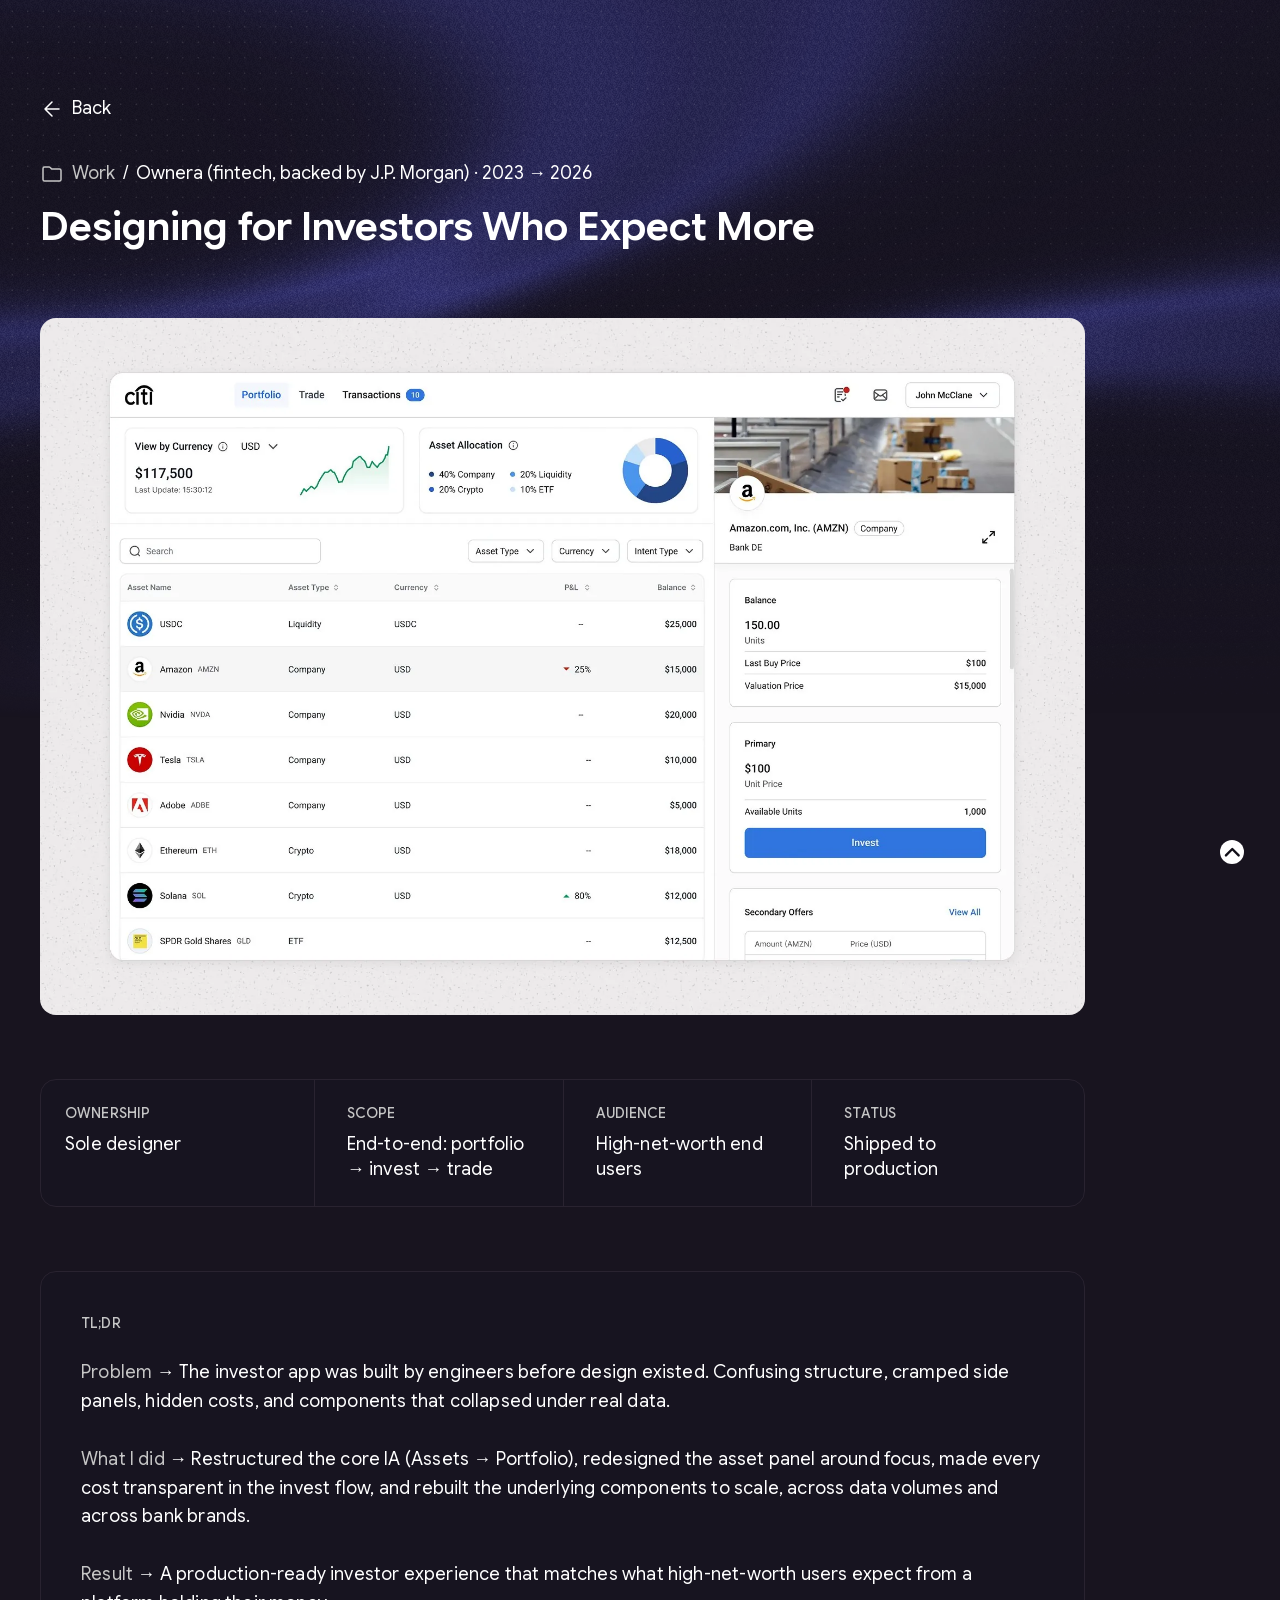
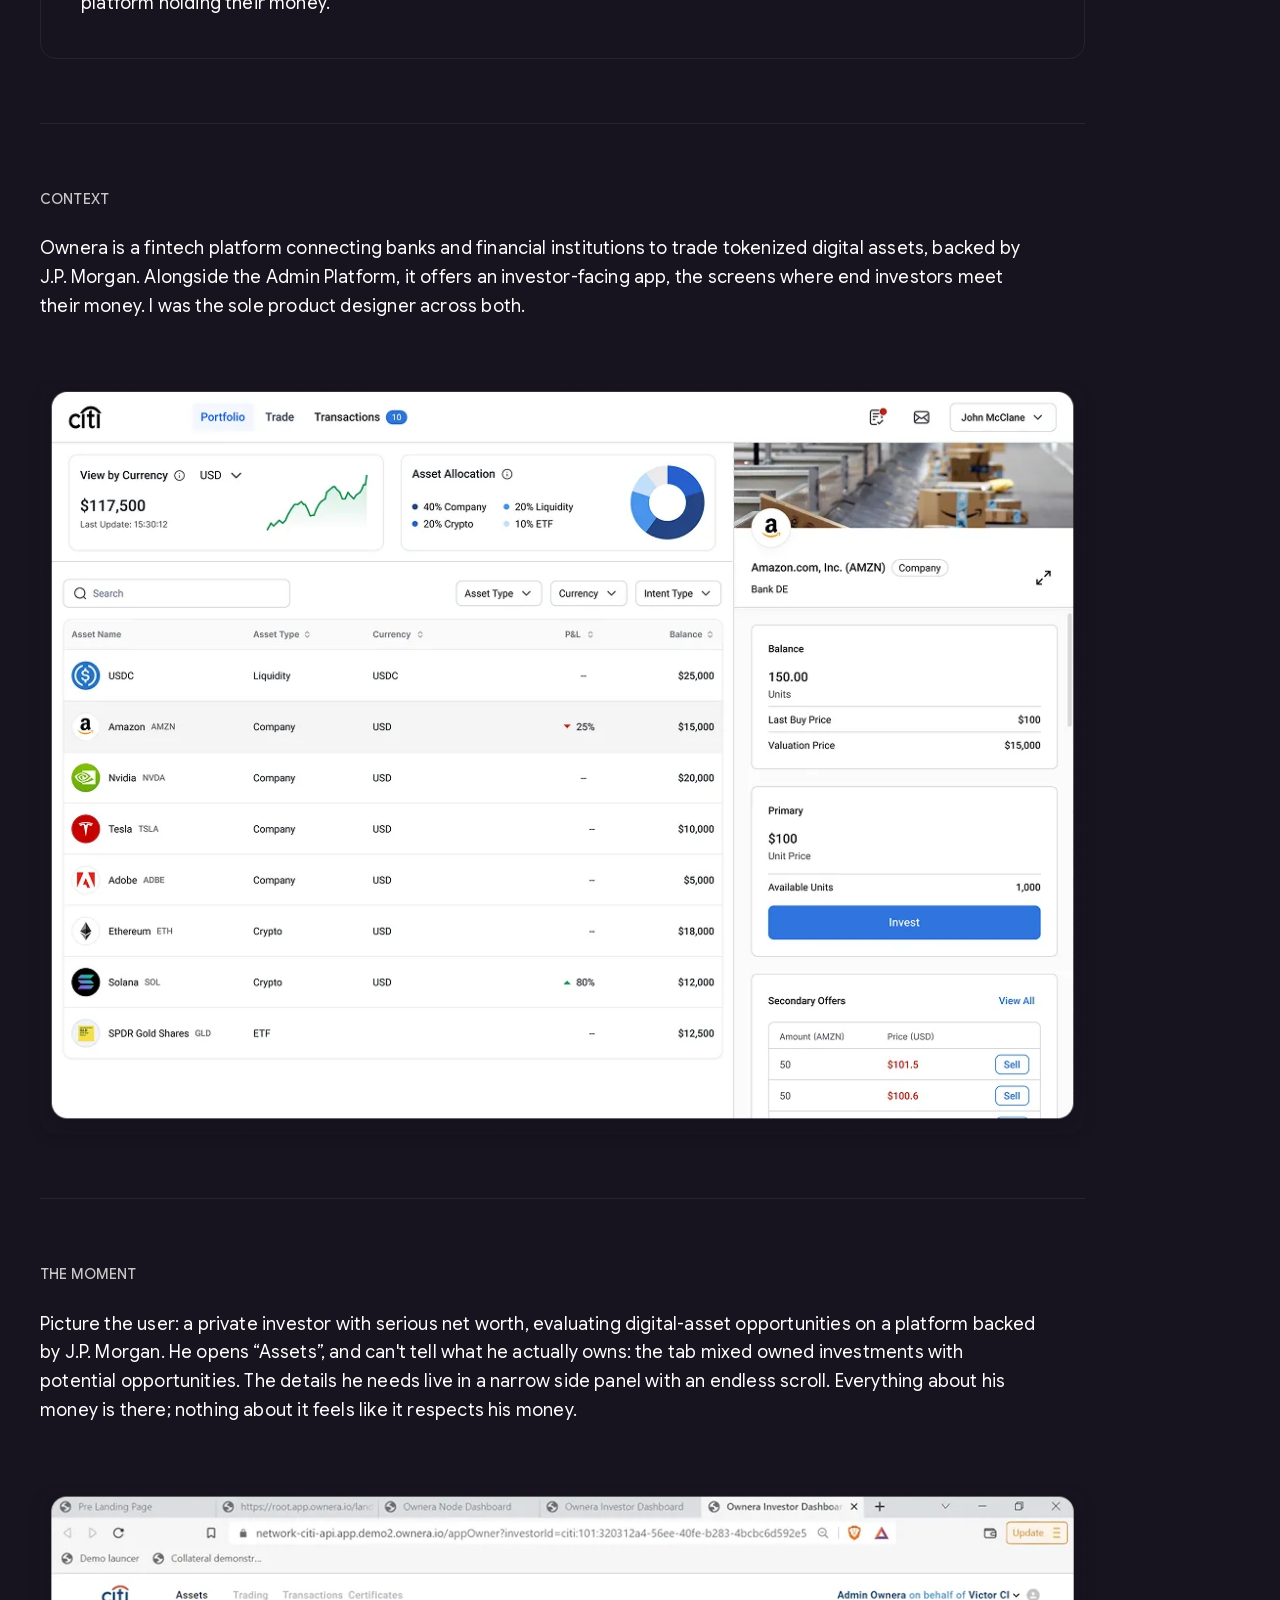
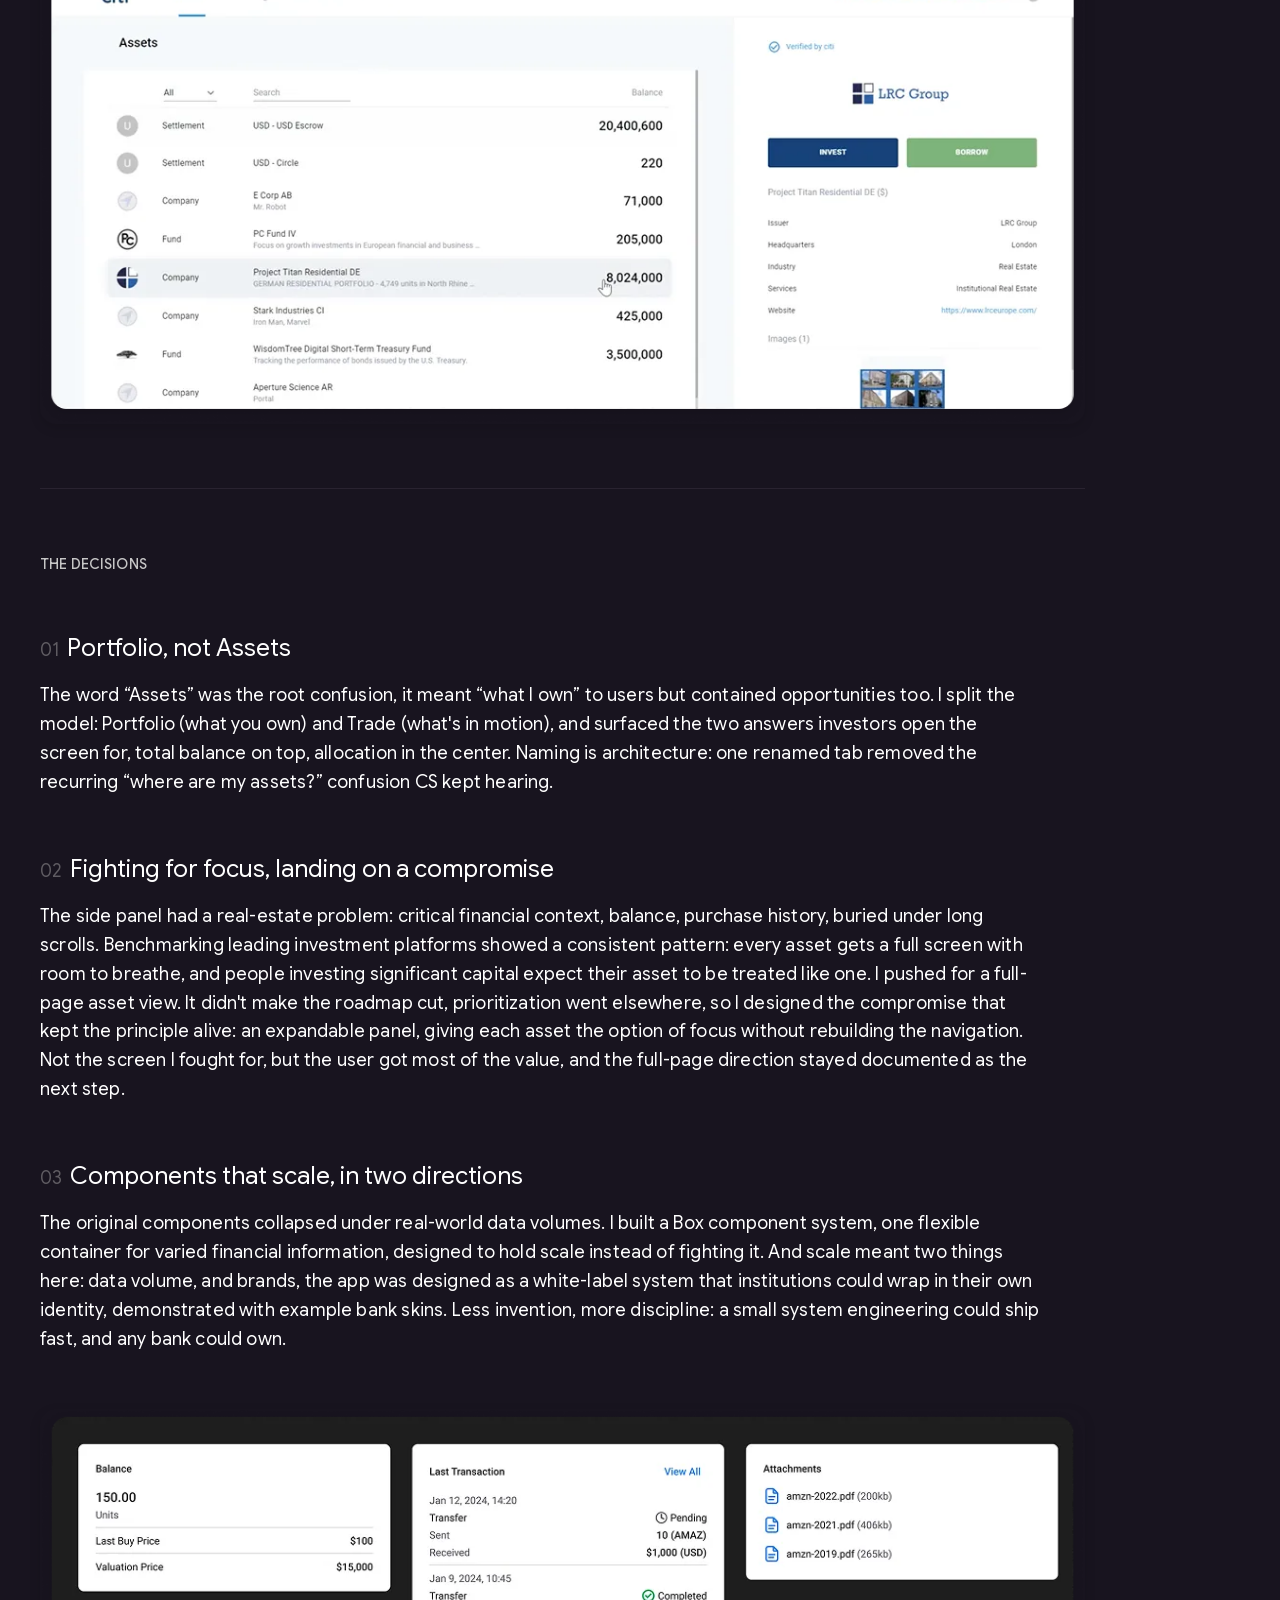
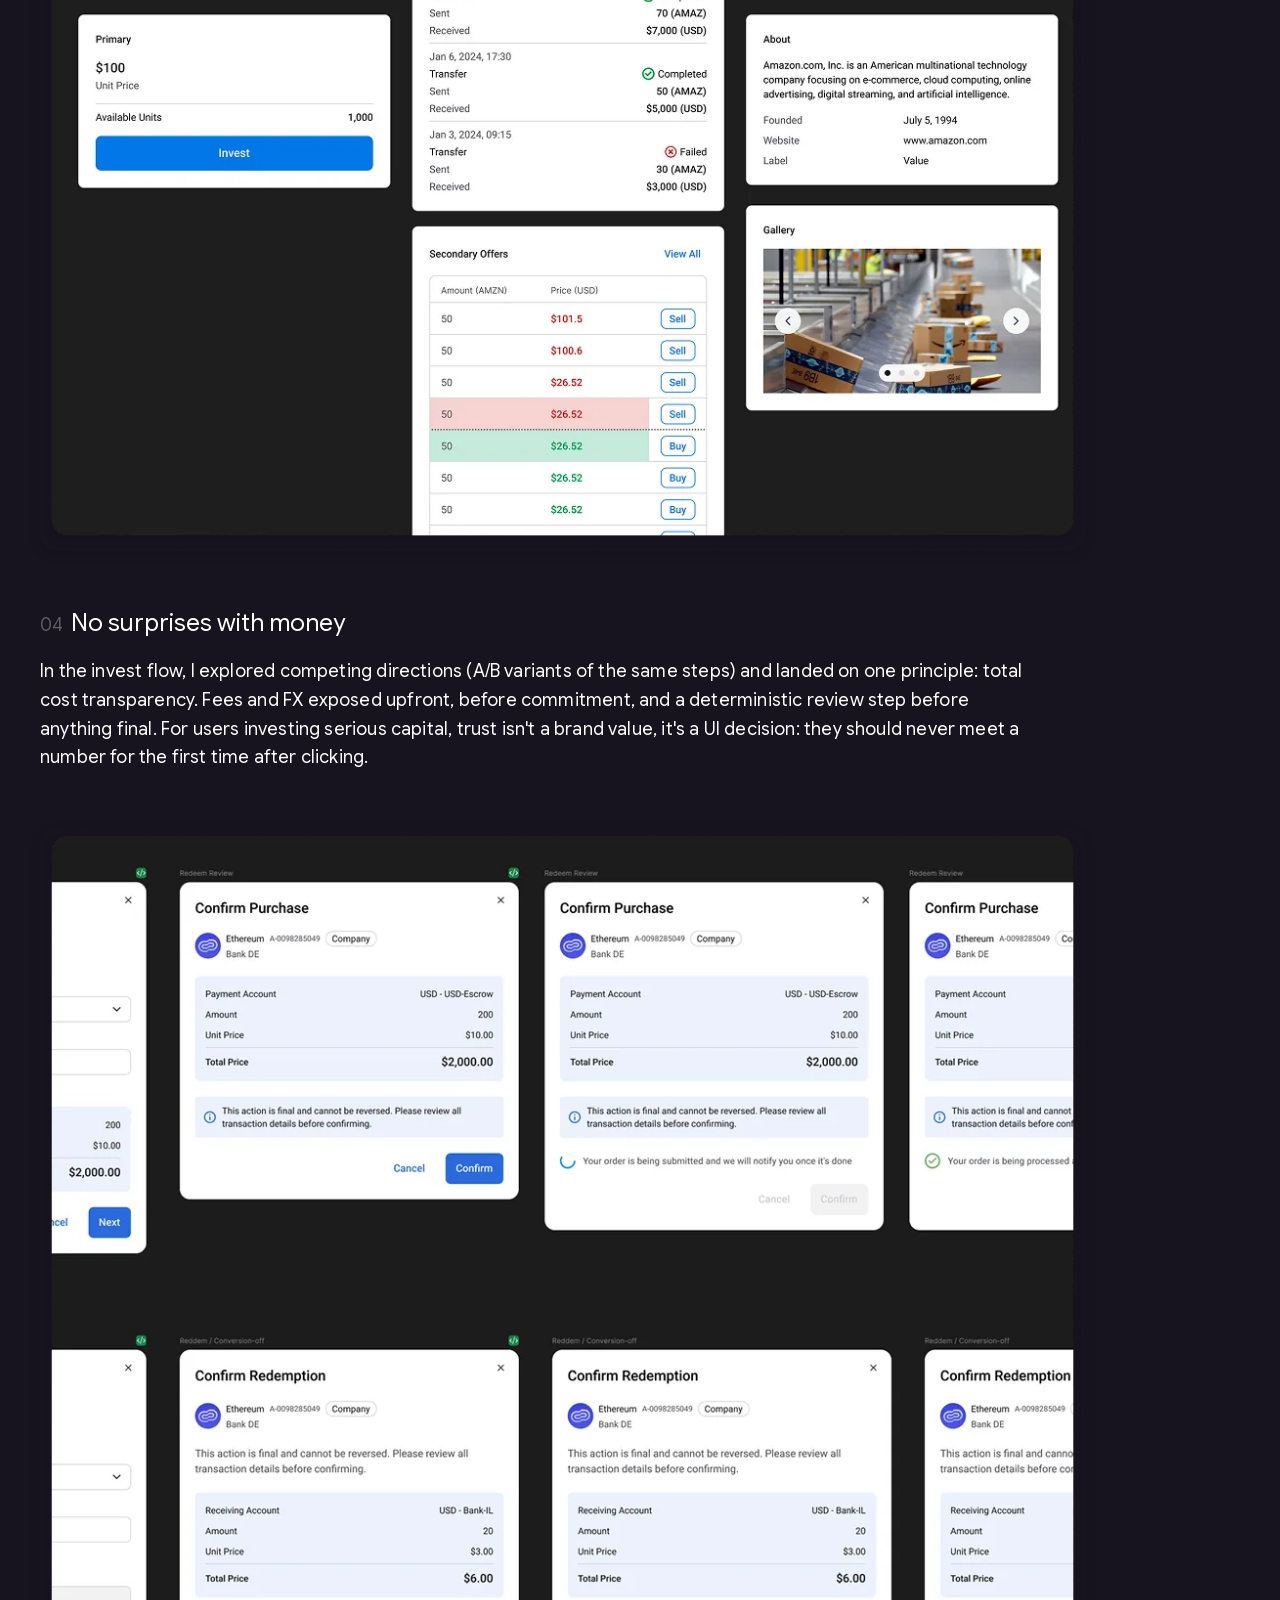
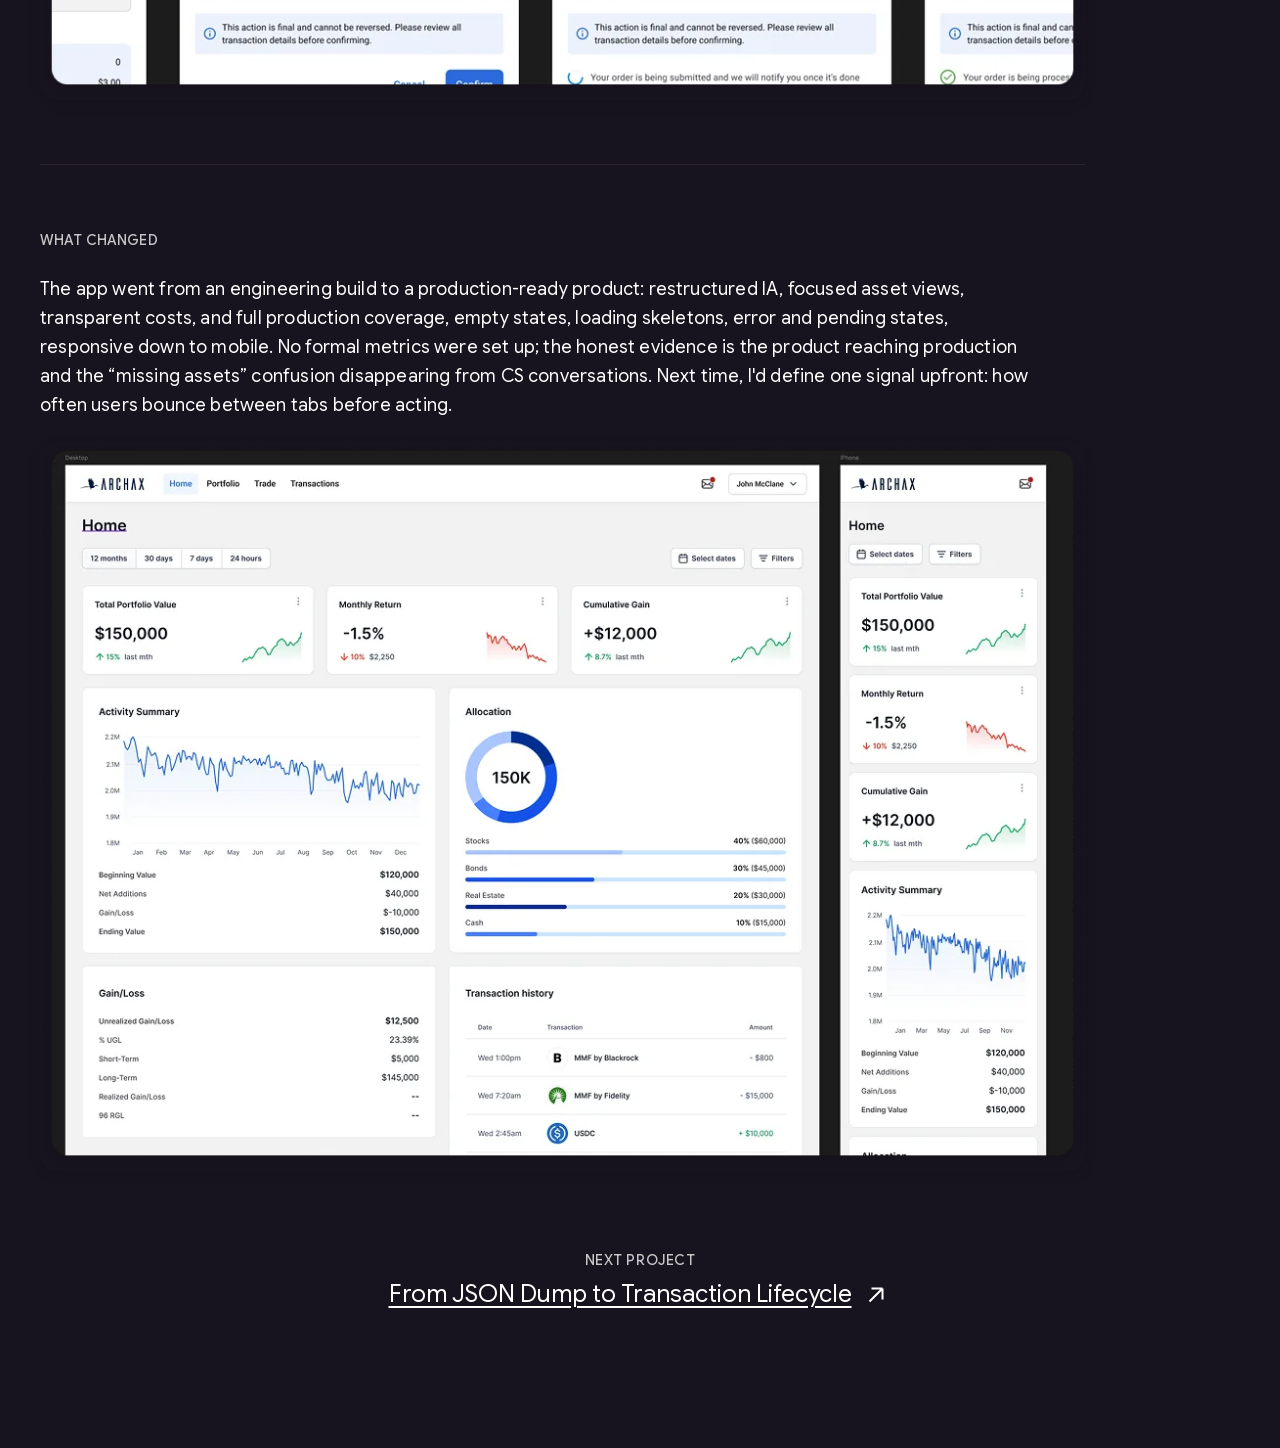
==== commit 025dd7fd: "Add Hotjar tracking (hjid 2517369) to all pages Co-Authored-By: Claude Opus 4.8 <noreply@anthropic.c" ====
--- a/ownera-investor/index.html
+++ b/ownera-investor/index.html
@@ -12,6 +12,17 @@
     gtag('js', new Date());
 
     gtag('config', 'G-BXLP0J2923');
+  </script>
+  <!-- Hotjar Tracking Code for www.dekelhillel.com -->
+  <script>
+    (function(h,o,t,j,a,r){
+        h.hj=h.hj||function(){(h.hj.q=h.hj.q||[]).push(arguments)};
+        h._hjSettings={hjid:2517369,hjsv:6};
+        a=o.getElementsByTagName('head')[0];
+        r=o.createElement('script');r.async=1;
+        r.src=t+h._hjSettings.hjid+j+h._hjSettings.hjsv;
+        a.appendChild(r);
+    })(window,document,'https://static.hotjar.com/c/hotjar-','.js?sv=');
   </script>
 
   <!-- ── Primary SEO ─────────────────────────────────────────── -->
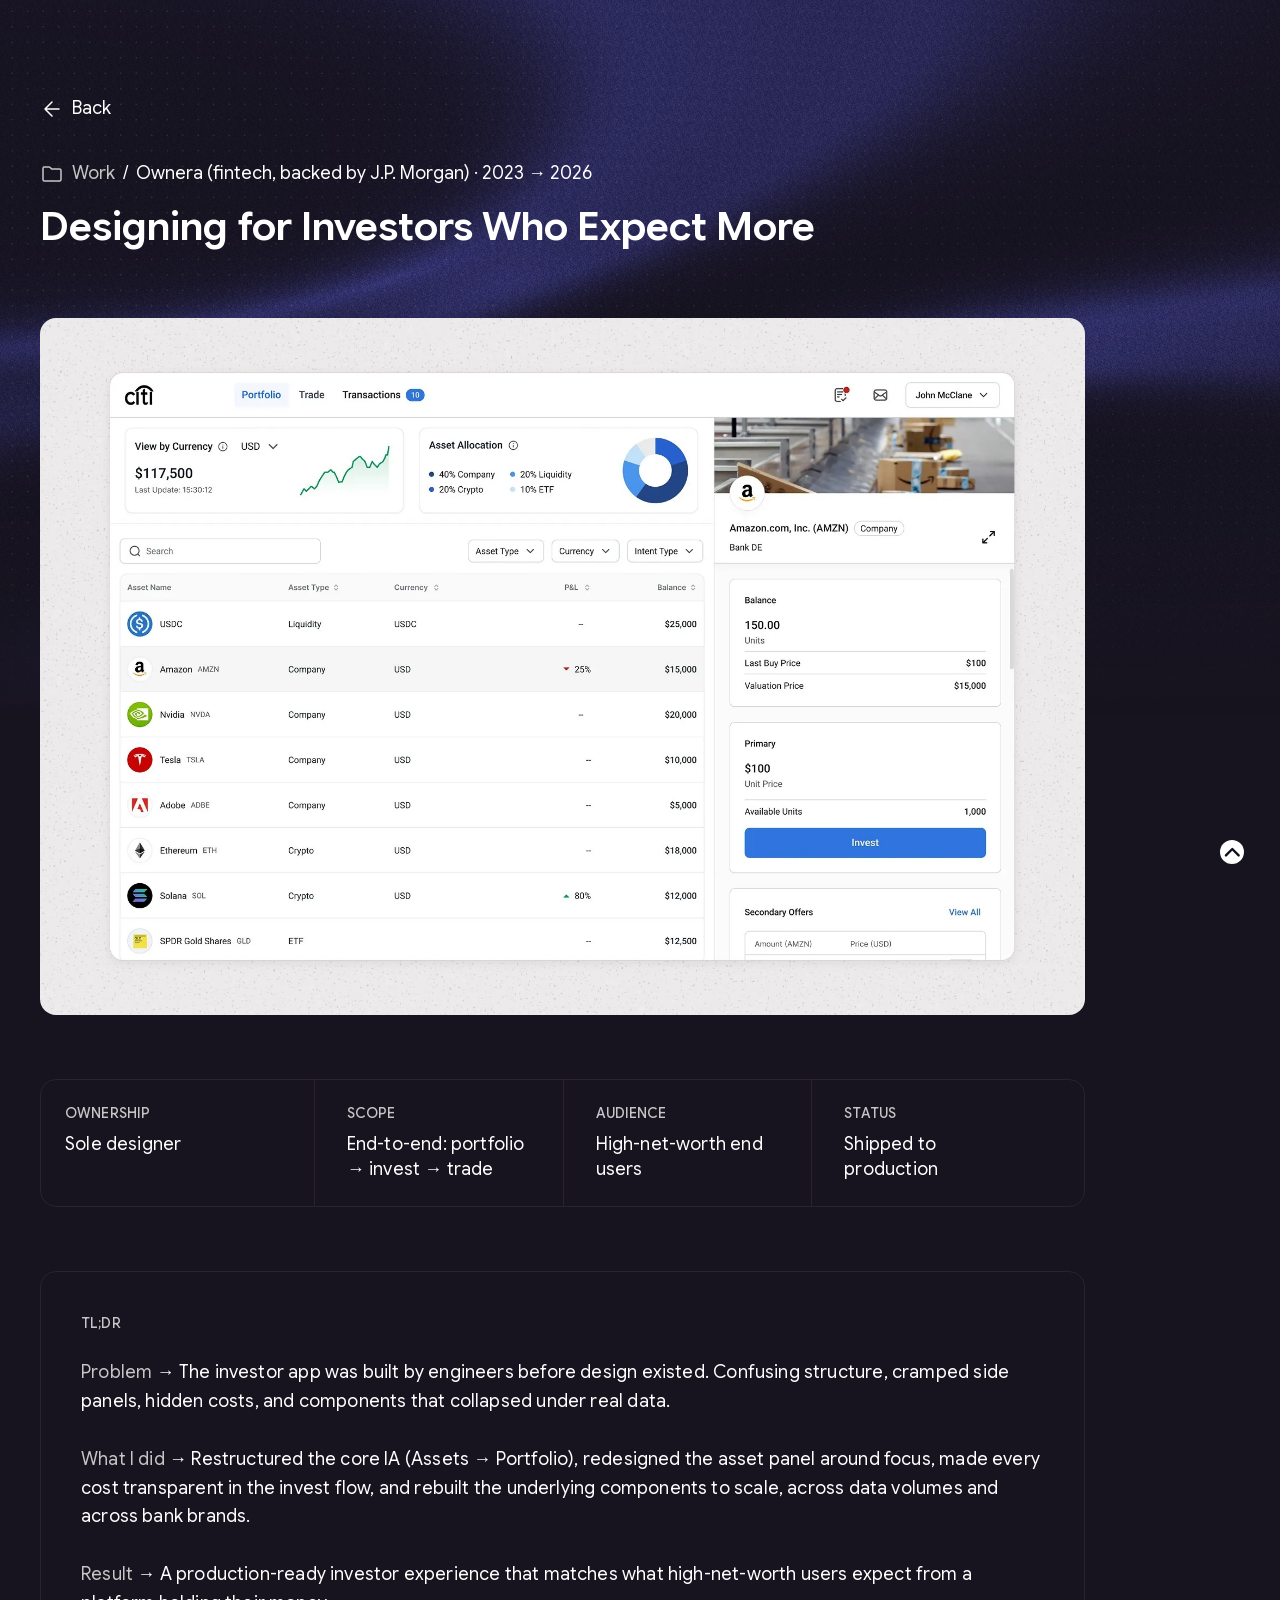
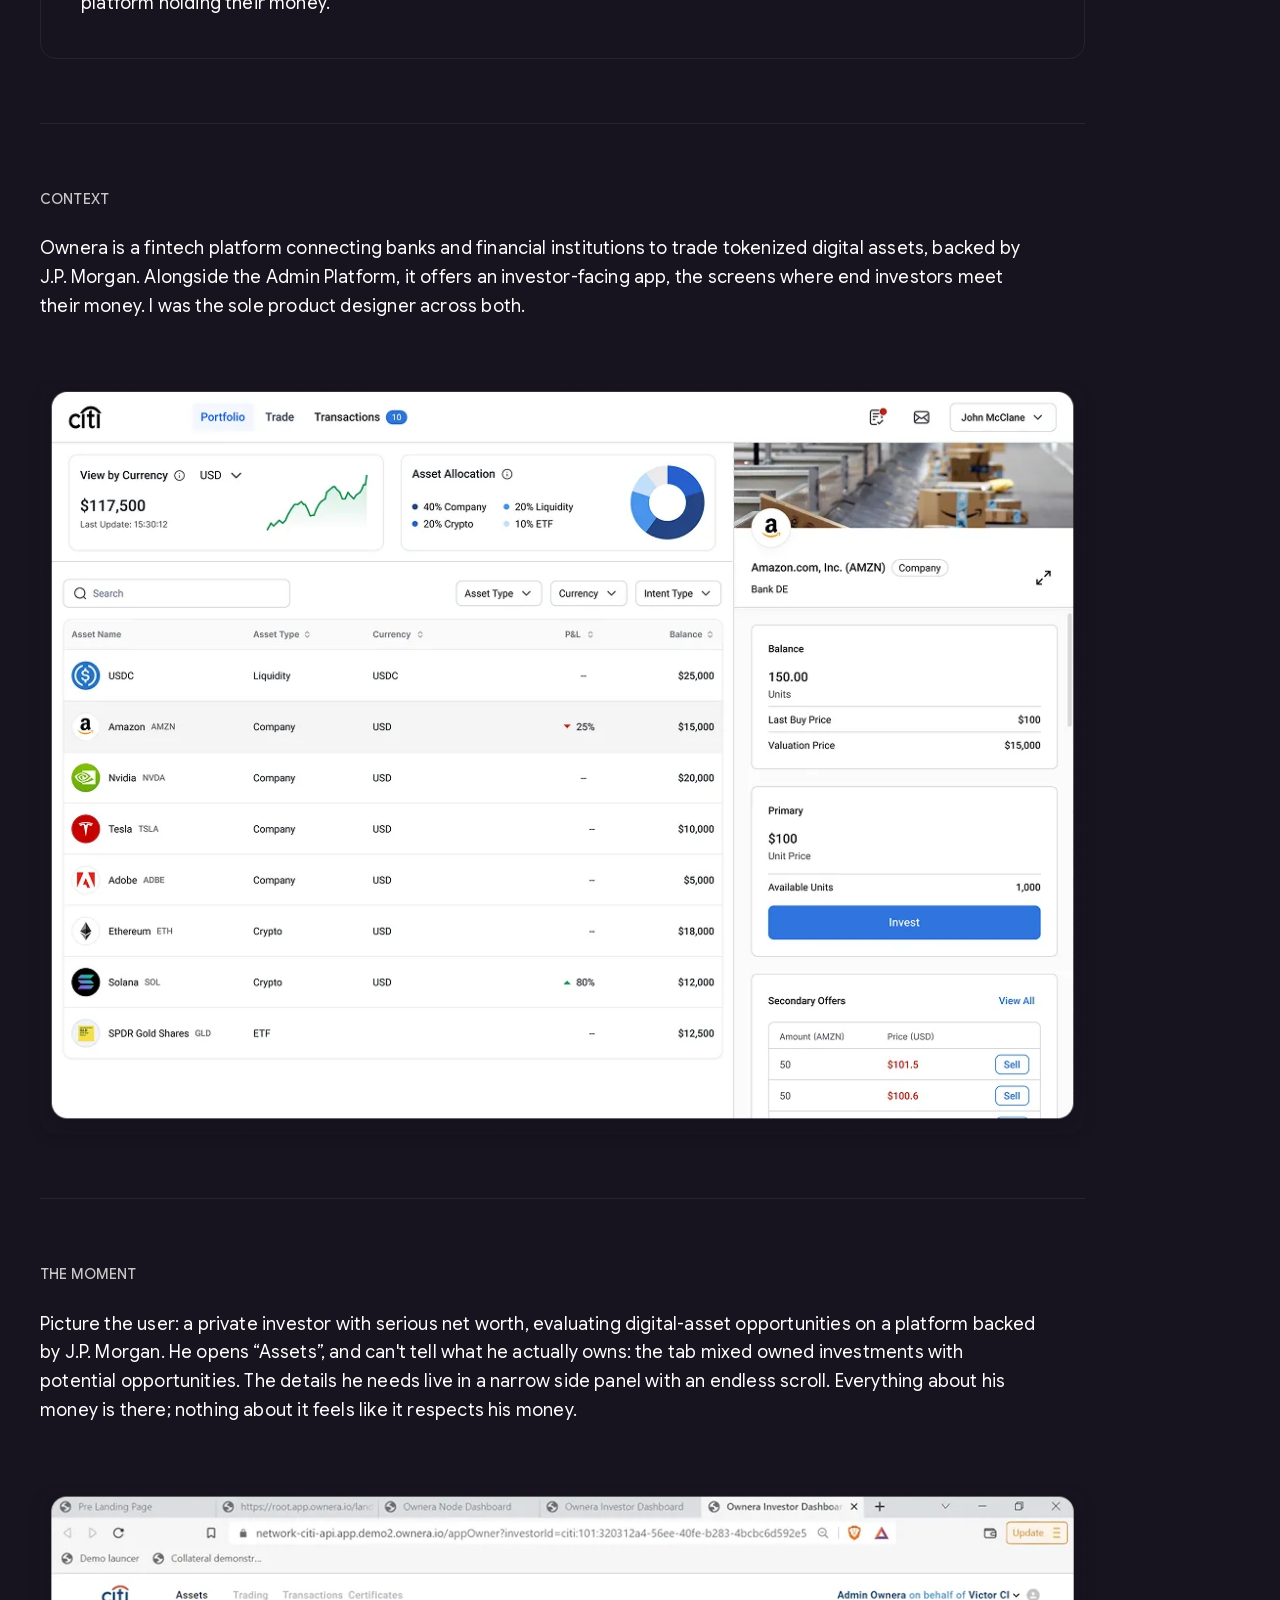
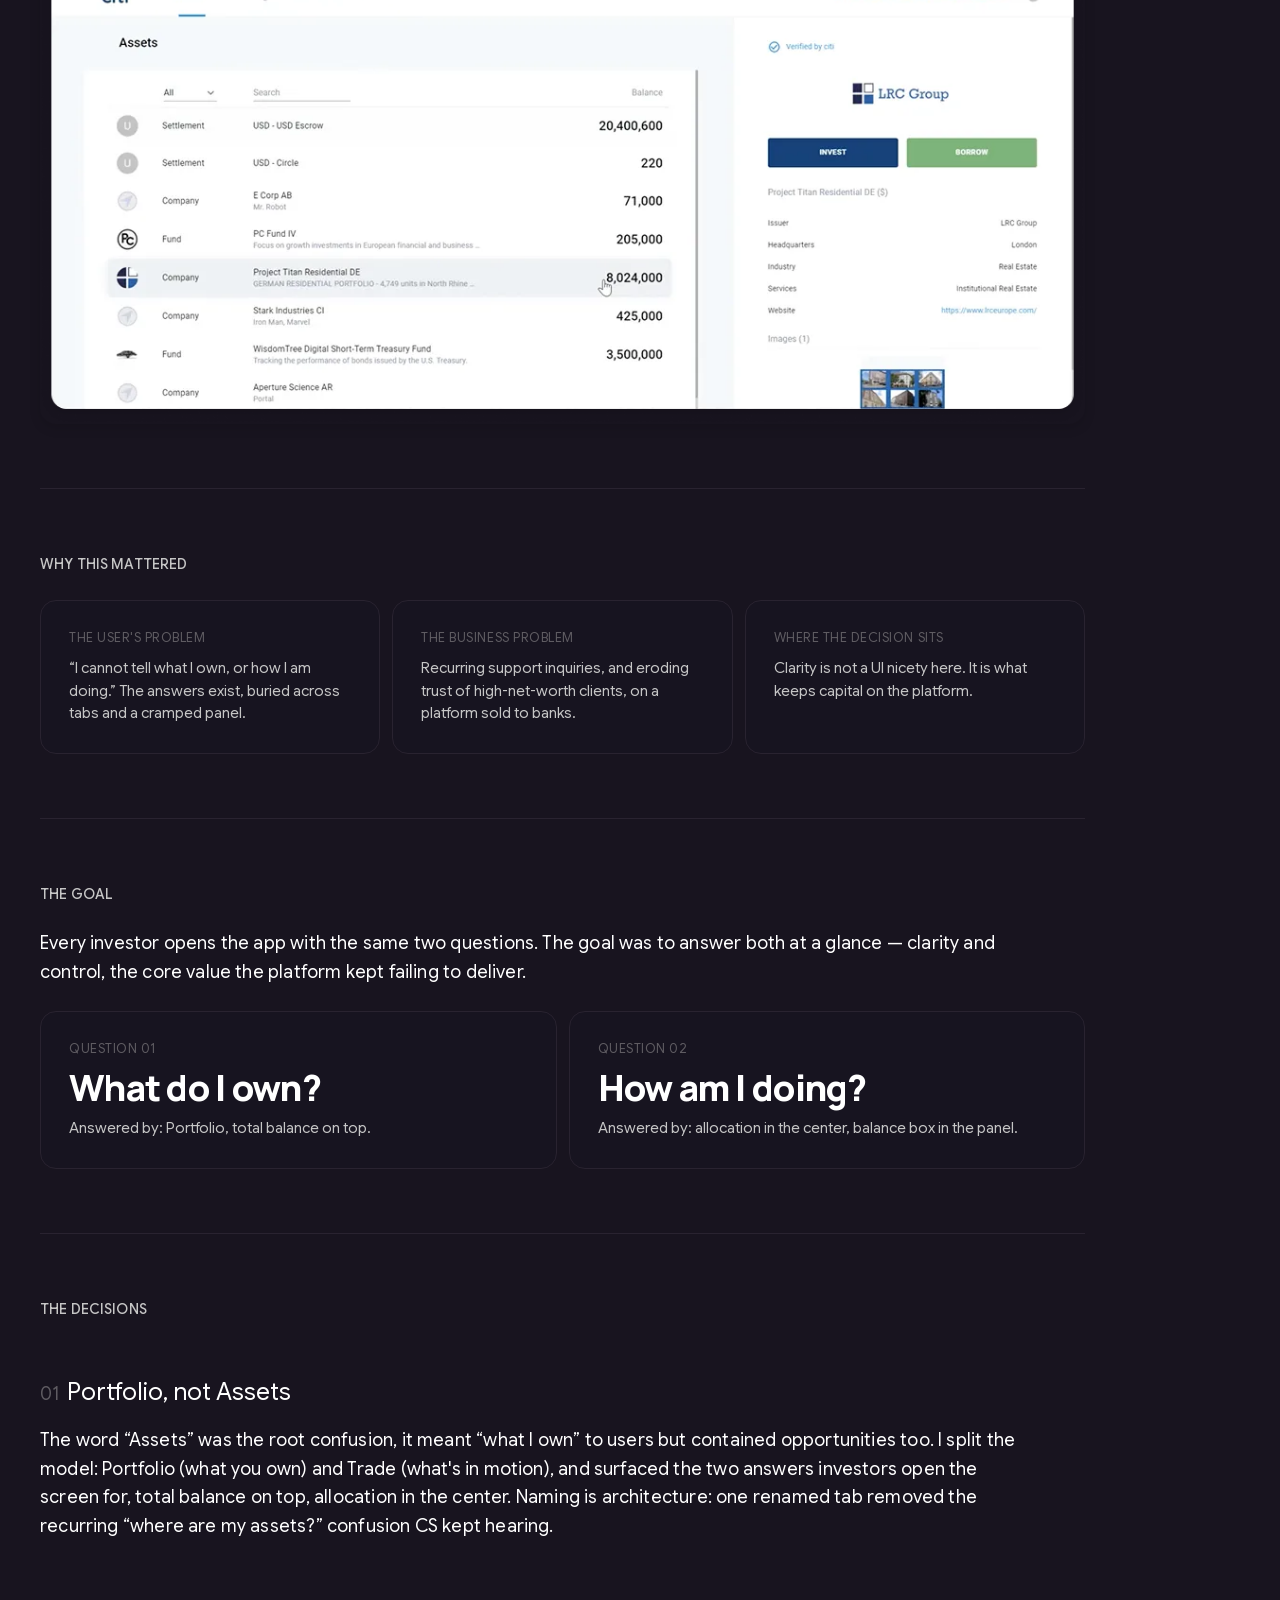
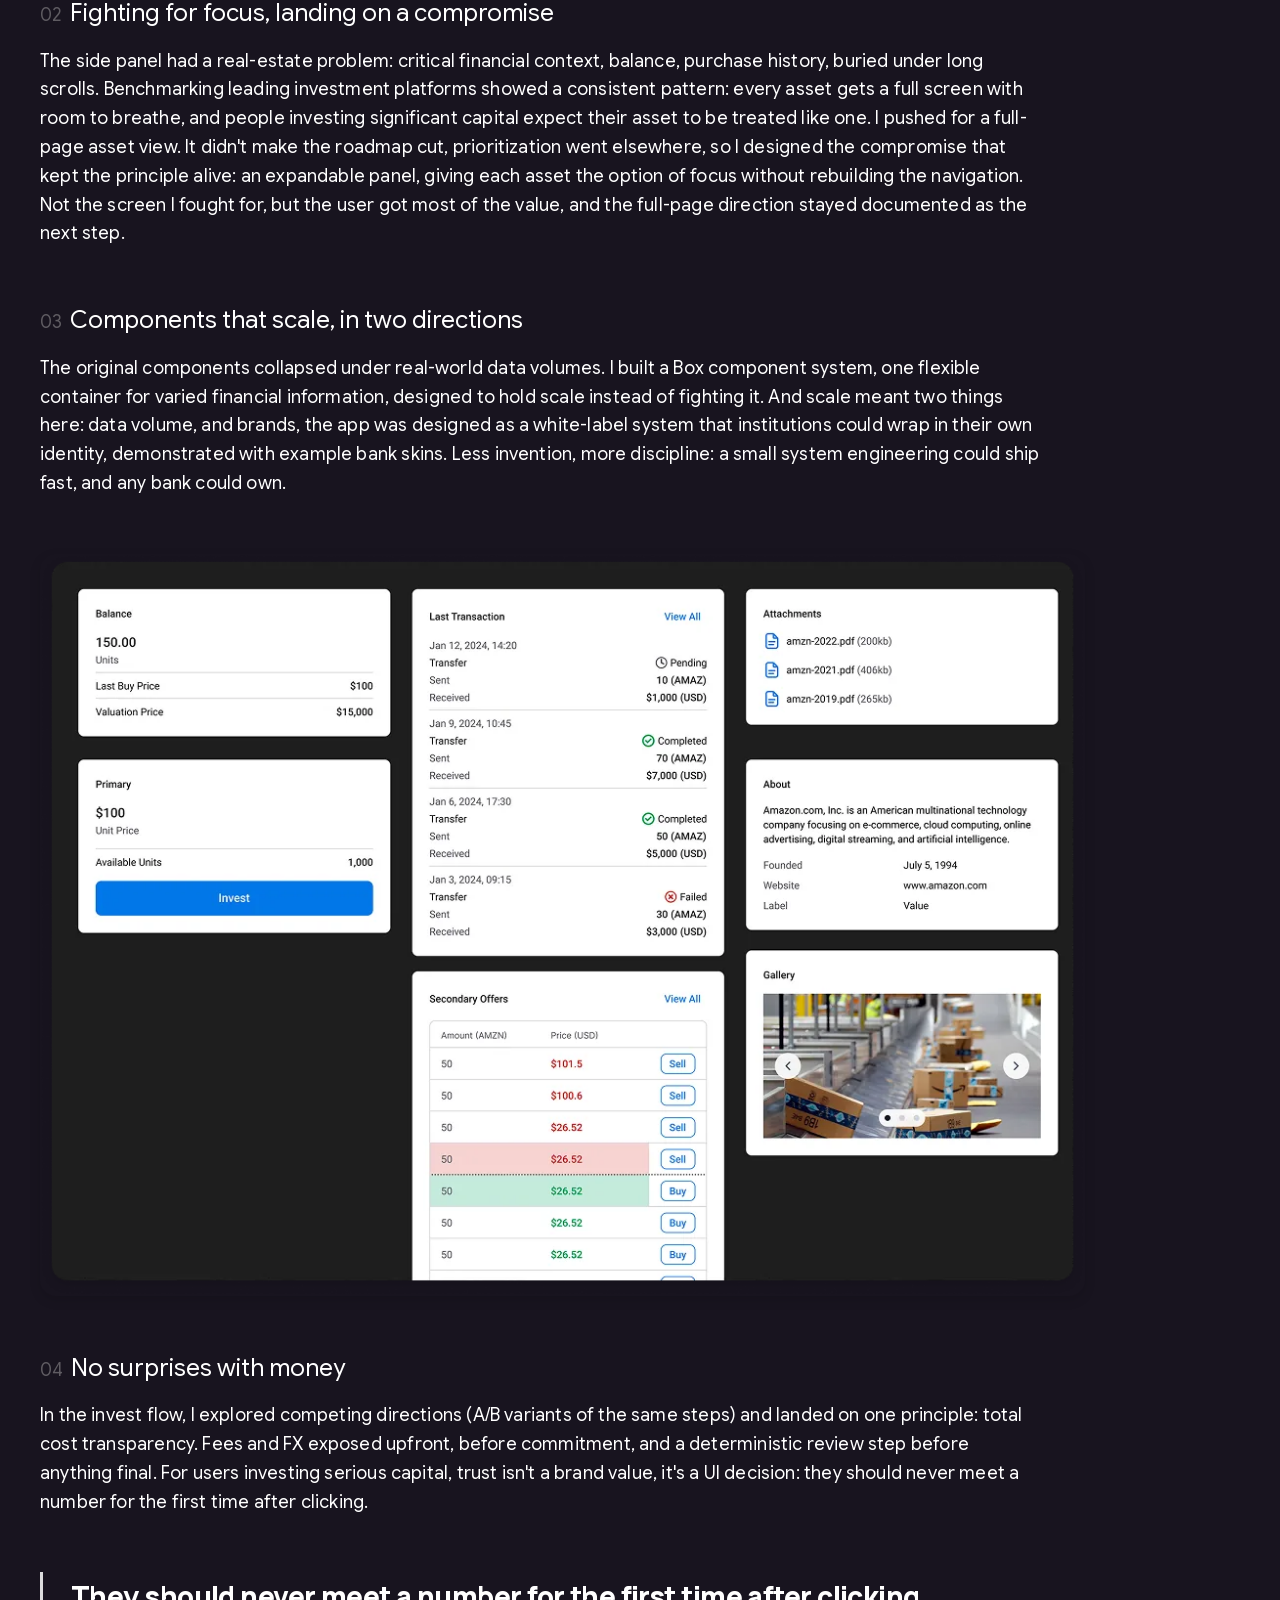
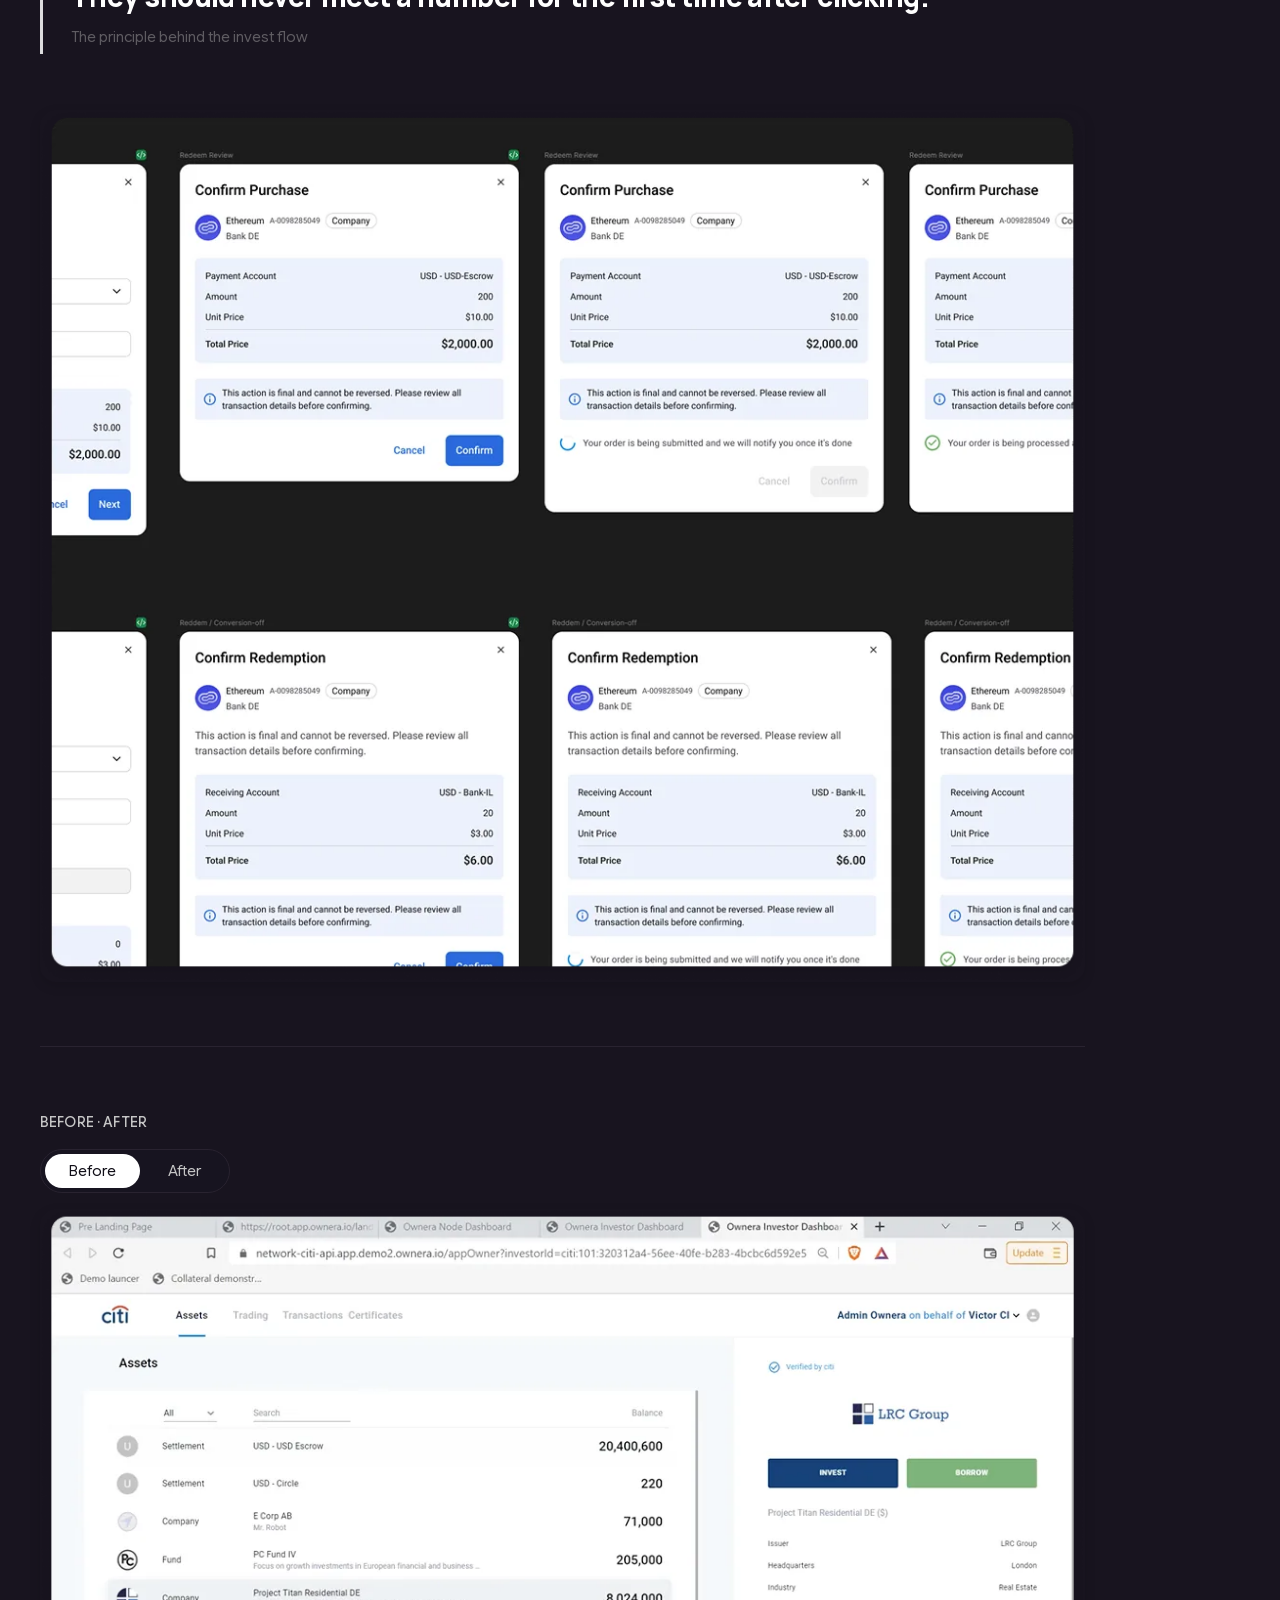
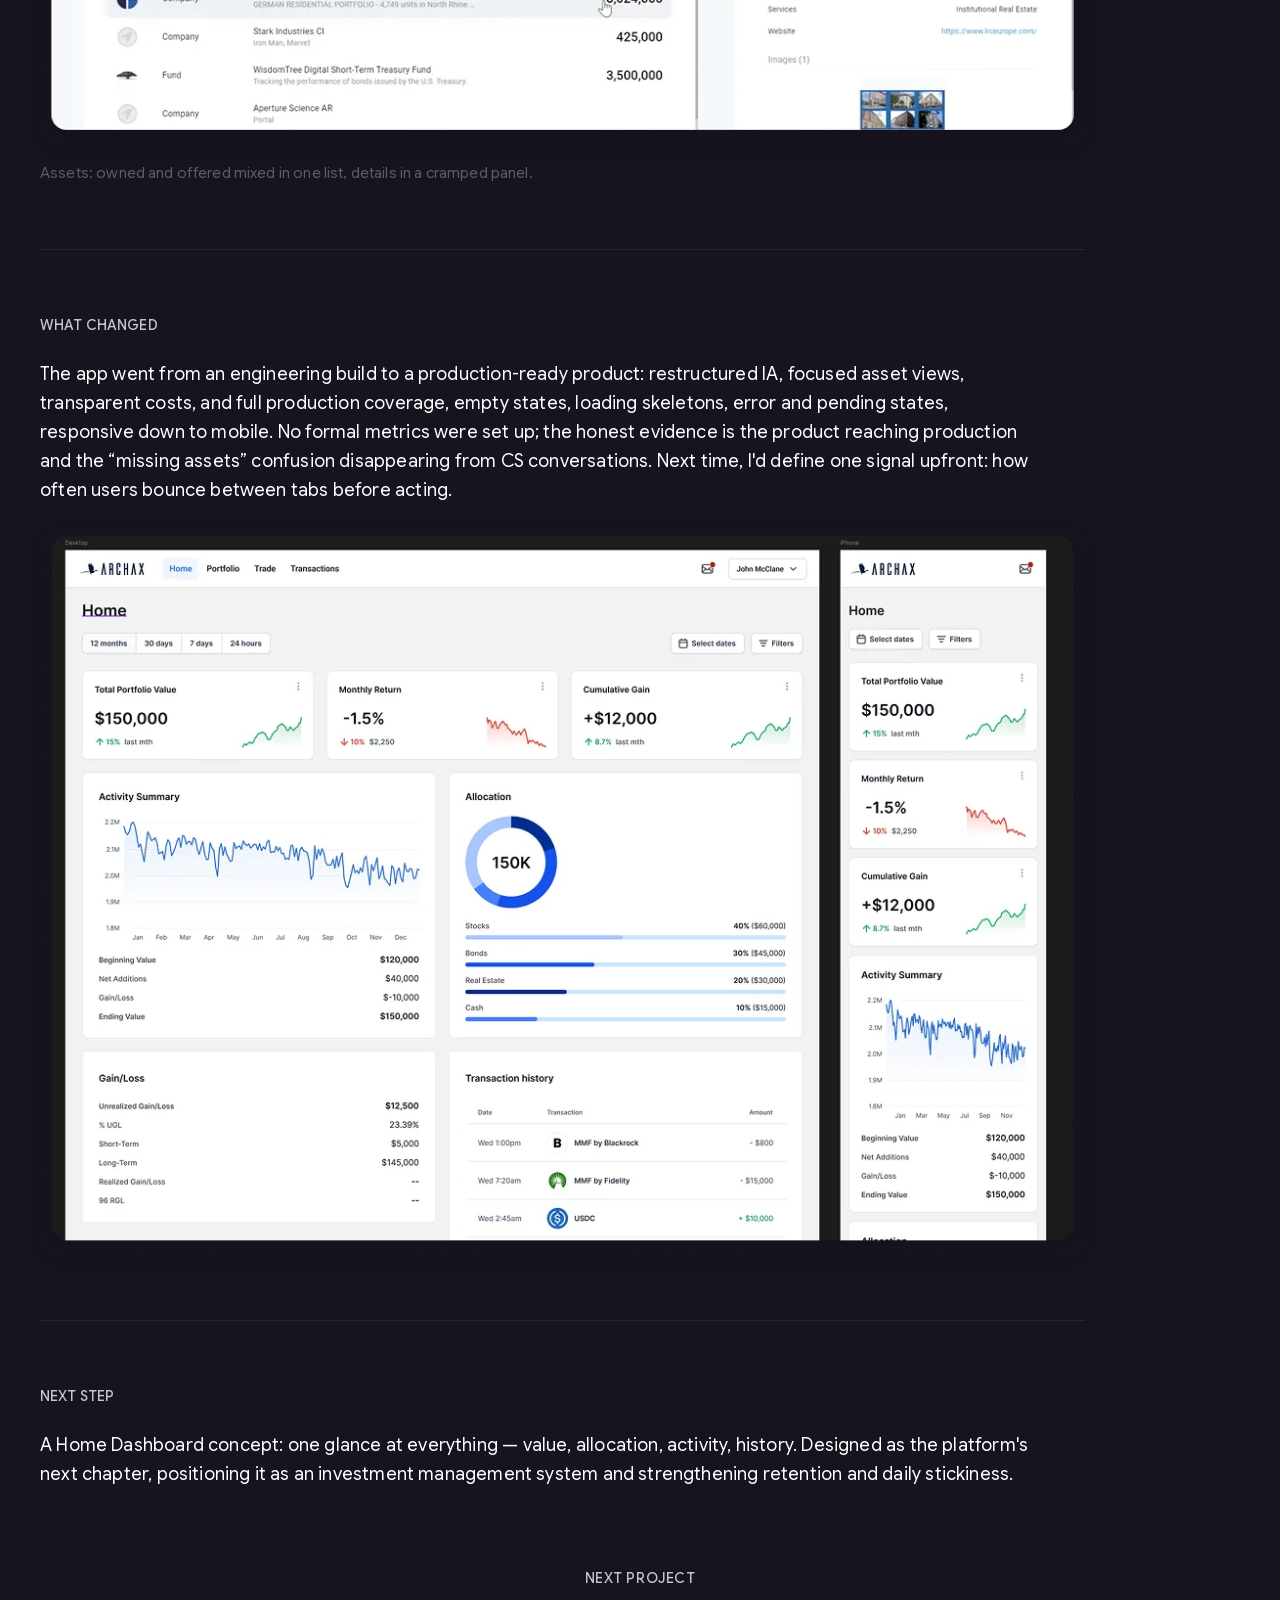
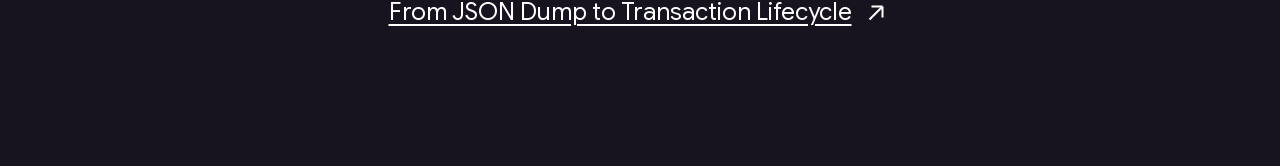
==== commit fc880656: "Add case-study sections: TL;DR-aligned structure, wireframe, explorations, user flow, design system," ====
--- a/ownera-investor/index.html
+++ b/ownera-investor/index.html
@@ -956,6 +956,33 @@
         --fab-icon: 24px;
       }
     }
+
+    /* -- before / after toggle (added) -------------------------- */
+    .ba { display: flex; flex-direction: column; gap: 16px; }
+    .ba-toggle { display: inline-flex; gap: 4px; background: var(--panel); border: 1px solid var(--border); border-radius: 99px; padding: 4px; width: fit-content; }
+    .ba-btn {
+      border: none; background: transparent; color: var(--muted); font-family: var(--font-body);
+      font-size: 0.9375rem; padding: 8px 24px; border-radius: 99px; cursor: pointer;
+      transition: background 0.2s ease, color 0.2s ease;
+    }
+    .ba-btn.is-active { background: #fff; color: #110f18; }
+    .ba-note { font-size: 0.9375rem; color: var(--secondary); min-height: 1.5em; }
+    .ba .shot { margin: 0; }
+    .ba .shot.is-hidden { display: none; }
+
+    /* -- pull quote (added) ------------------------------------- */
+    .pull { border-left: 3px solid rgba(255, 255, 255, 0.85); padding: 6px 0 6px 28px; display: flex; flex-direction: column; gap: 12px; }
+    .pull blockquote { font-family: 'Manrope', var(--font-body); font-weight: 800; font-size: 1.75rem; letter-spacing: -0.02em; line-height: 1.3; }
+    .pull figcaption { font-size: 0.9375rem; color: var(--secondary); }
+
+    /* -- goal / product-logic tiles (added) --------------------- */
+    .imp { display: grid; grid-template-columns: 1fr 1fr; gap: 12px; }
+    .imp.cols-3 { grid-template-columns: 1fr 1fr 1fr; }
+    .imp-tile { background: var(--panel); border: 1px solid var(--border); border-radius: 16px; padding: 28px; display: flex; flex-direction: column; gap: 10px; }
+    .imp-kicker { text-transform: uppercase; letter-spacing: 0.04em; font-size: 0.8125rem; color: var(--secondary); }
+    .imp-value { font-family: 'Manrope', var(--font-body); font-weight: 800; font-size: 2.25rem; line-height: 1.1; letter-spacing: -0.02em; }
+    .imp-note { font-size: 0.9375rem; line-height: 1.5; color: var(--muted); }
+    @media (max-width: 767px) { .imp, .imp.cols-3 { grid-template-columns: 1fr; } }
   </style>
 </head>
 <body>
@@ -1069,6 +1096,45 @@
 
         <hr class="divider">
 
+        <section class="block" data-reveal>
+          <p class="label">Why This Mattered</p>
+          <div class="imp cols-3">
+            <div class="imp-tile">
+              <p class="imp-kicker">The user's problem</p>
+              <p class="imp-note">“I cannot tell what I own, or how I am doing.” The answers exist, buried across tabs and a cramped panel.</p>
+            </div>
+            <div class="imp-tile">
+              <p class="imp-kicker">The business problem</p>
+              <p class="imp-note">Recurring support inquiries, and eroding trust of high-net-worth clients, on a platform sold to banks.</p>
+            </div>
+            <div class="imp-tile">
+              <p class="imp-kicker">Where the decision sits</p>
+              <p class="imp-note">Clarity is not a UI nicety here. It is what keeps capital on the platform.</p>
+            </div>
+          </div>
+        </section>
+
+        <hr class="divider">
+
+        <section class="block" data-reveal>
+          <p class="label">The Goal</p>
+          <p>Every investor opens the app with the same two questions. The goal was to answer both at a glance — clarity and control, the core value the platform kept failing to deliver.</p>
+          <div class="imp">
+            <div class="imp-tile">
+              <p class="imp-kicker">Question 01</p>
+              <p class="imp-value">What do I own?</p>
+              <p class="imp-note">Answered by: Portfolio, total balance on top.</p>
+            </div>
+            <div class="imp-tile">
+              <p class="imp-kicker">Question 02</p>
+              <p class="imp-value">How am I doing?</p>
+              <p class="imp-note">Answered by: allocation in the center, balance box in the panel.</p>
+            </div>
+          </div>
+        </section>
+
+        <hr class="divider">
+
         <section class="block decisions">
           <p class="label" data-reveal>The Decisions</p>
 
@@ -1098,6 +1164,11 @@
             <h2><span class="num">04</span>No surprises with money</h2>
             <p>In the invest flow, I explored competing directions (A/B variants of the same steps) and landed on one principle: total cost transparency. Fees and FX exposed upfront, before commitment, and a deterministic review step before anything final. For users investing serious capital, trust isn't a brand value, it's a UI decision: they should never meet a number for the first time after clicking.</p>
           </div>
+
+          <figure class="pull" data-reveal>
+            <blockquote>They should never meet a number for the first time after clicking.</blockquote>
+            <figcaption>The principle behind the invest flow</figcaption>
+          </figure>
 
           <div class="shot shot--invest shot--shadow shot--video" data-reveal>
             <video src="../images/Animation-Flow.mp4" width="1440" height="1024"
@@ -1115,6 +1186,31 @@
 
         <hr class="divider">
 
+        <section class="block ba" data-reveal>
+          <p class="label">Before · After</p>
+          <div class="ba-toggle" role="tablist" aria-label="Before and after">
+            <button class="ba-btn is-active" role="tab" aria-selected="true" data-ba="before">Before</button>
+            <button class="ba-btn" role="tab" aria-selected="false" data-ba="after">After</button>
+          </div>
+          <div class="shot shot--before shot--shadow" data-ba-img="before">
+            <picture>
+              <source type="image/webp" srcset="assets/assets-before.webp">
+              <img src="assets/assets-before.png" alt="Before — the Assets tab mixing owned holdings with opportunities" loading="lazy" decoding="async" width="1104" height="566">
+            </picture>
+          </div>
+          <div class="shot shot--portfolio shot--shadow is-hidden" data-ba-img="after">
+            <picture>
+              <source type="image/webp" srcset="assets/portfolio-overview.webp">
+              <img src="assets/portfolio-overview.png" alt="After — the Portfolio screen with total balance and allocation" loading="lazy" decoding="async" width="1069" height="767">
+            </picture>
+          </div>
+          <p class="ba-note" aria-live="polite" data-ba-note
+             data-before="Assets: owned and offered mixed in one list, details in a cramped panel."
+             data-after="Portfolio: what you own, how you are doing, at a glance.">Assets: owned and offered mixed in one list, details in a cramped panel.</p>
+        </section>
+
+        <hr class="divider">
+
         <section class="block" data-reveal>
           <p class="label">What Changed</p>
           <p>The app went from an engineering build to a production-ready product: restructured IA, focused asset views, transparent costs, and full production coverage, empty states, loading skeletons, error and pending states, responsive down to mobile. No formal metrics were set up; the honest evidence is the product reaching production and the “missing assets” confusion disappearing from CS conversations. Next time, I'd define one signal upfront: how often users bounce between tabs before acting.</p>
@@ -1125,6 +1221,14 @@
               <img src="assets/production-states.png" alt="Production coverage — empty, loading, error, and pending states" loading="lazy" decoding="async" width="1069" height="744">
             </picture>
           </div>
+        </section>
+
+      
+        <hr class="divider">
+
+        <section class="block" data-reveal>
+          <p class="label">Next Step</p>
+          <p>A Home Dashboard concept: one glance at everything — value, allocation, activity, history. Designed as the platform's next chapter, positioning it as an investment management system and strengthening retention and daily stickiness.</p>
         </section>
 
       </div>
@@ -1303,5 +1407,28 @@
   </script>
   <script src="../assets/hero-effects.js" defer></script>
 
+
+  <script>
+    // Before / After toggle
+    (function () {
+      var btns = document.querySelectorAll('.ba-btn');
+      var shots = document.querySelectorAll('[data-ba-img]');
+      var note = document.querySelector('[data-ba-note]');
+      btns.forEach(function (btn) {
+        btn.addEventListener('click', function () {
+          var mode = btn.getAttribute('data-ba');
+          btns.forEach(function (b) {
+            var on = b === btn;
+            b.classList.toggle('is-active', on);
+            b.setAttribute('aria-selected', on ? 'true' : 'false');
+          });
+          shots.forEach(function (sh) {
+            sh.classList.toggle('is-hidden', sh.getAttribute('data-ba-img') !== mode);
+          });
+          if (note) note.textContent = note.getAttribute('data-' + mode);
+        });
+      });
+    })();
+  </script>
 </body>
 </html>
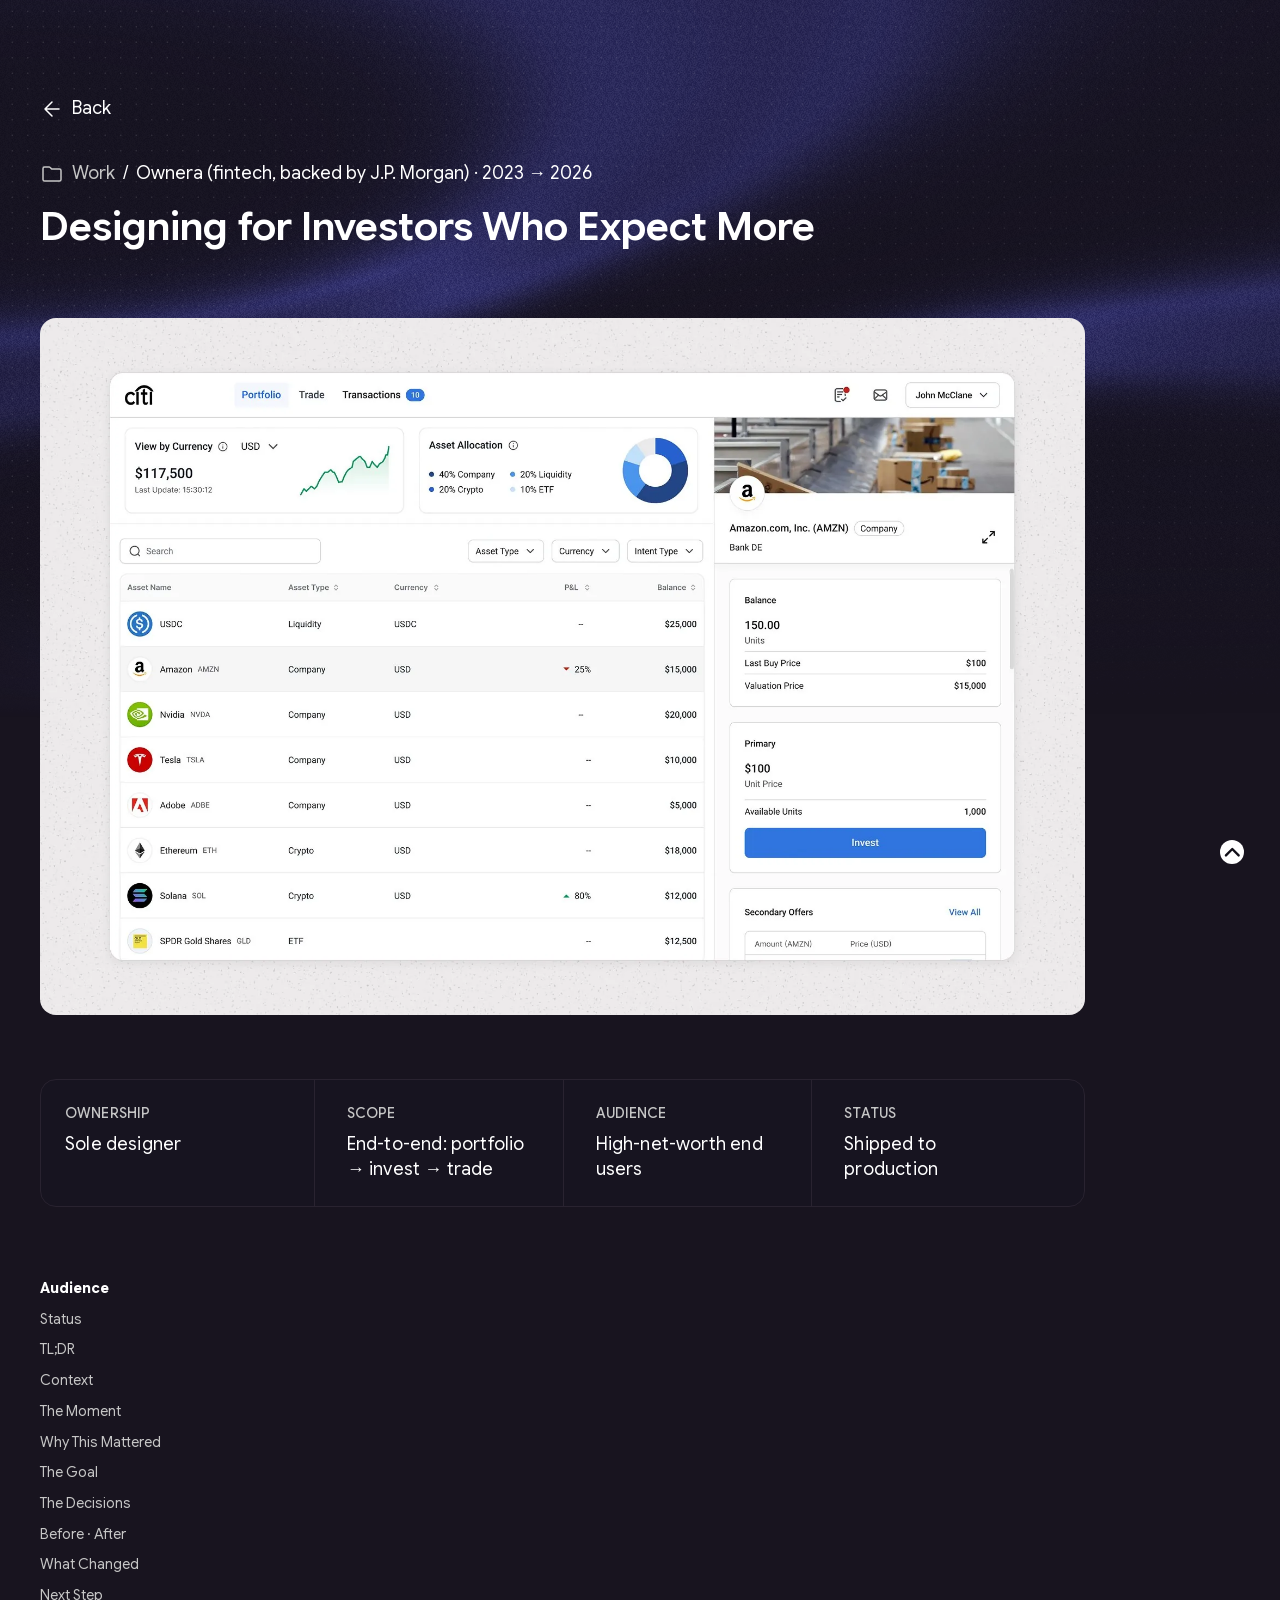
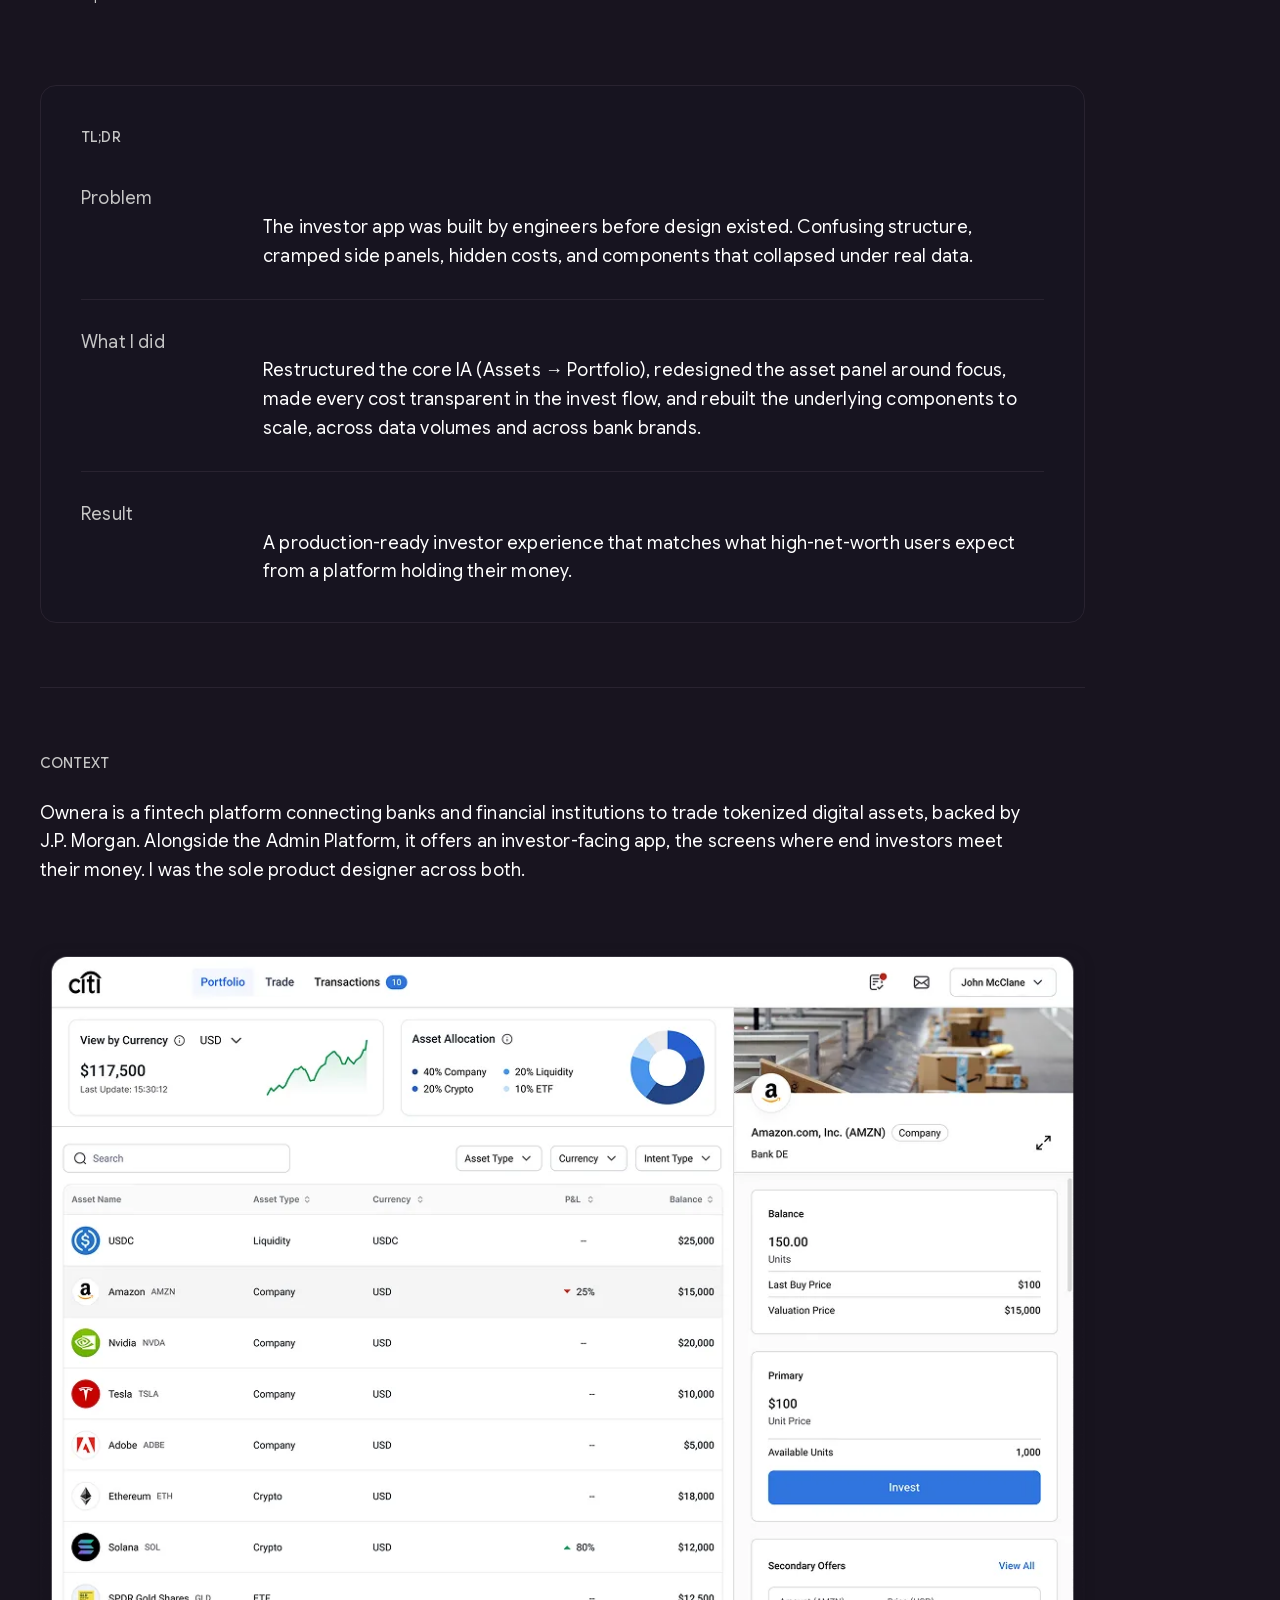
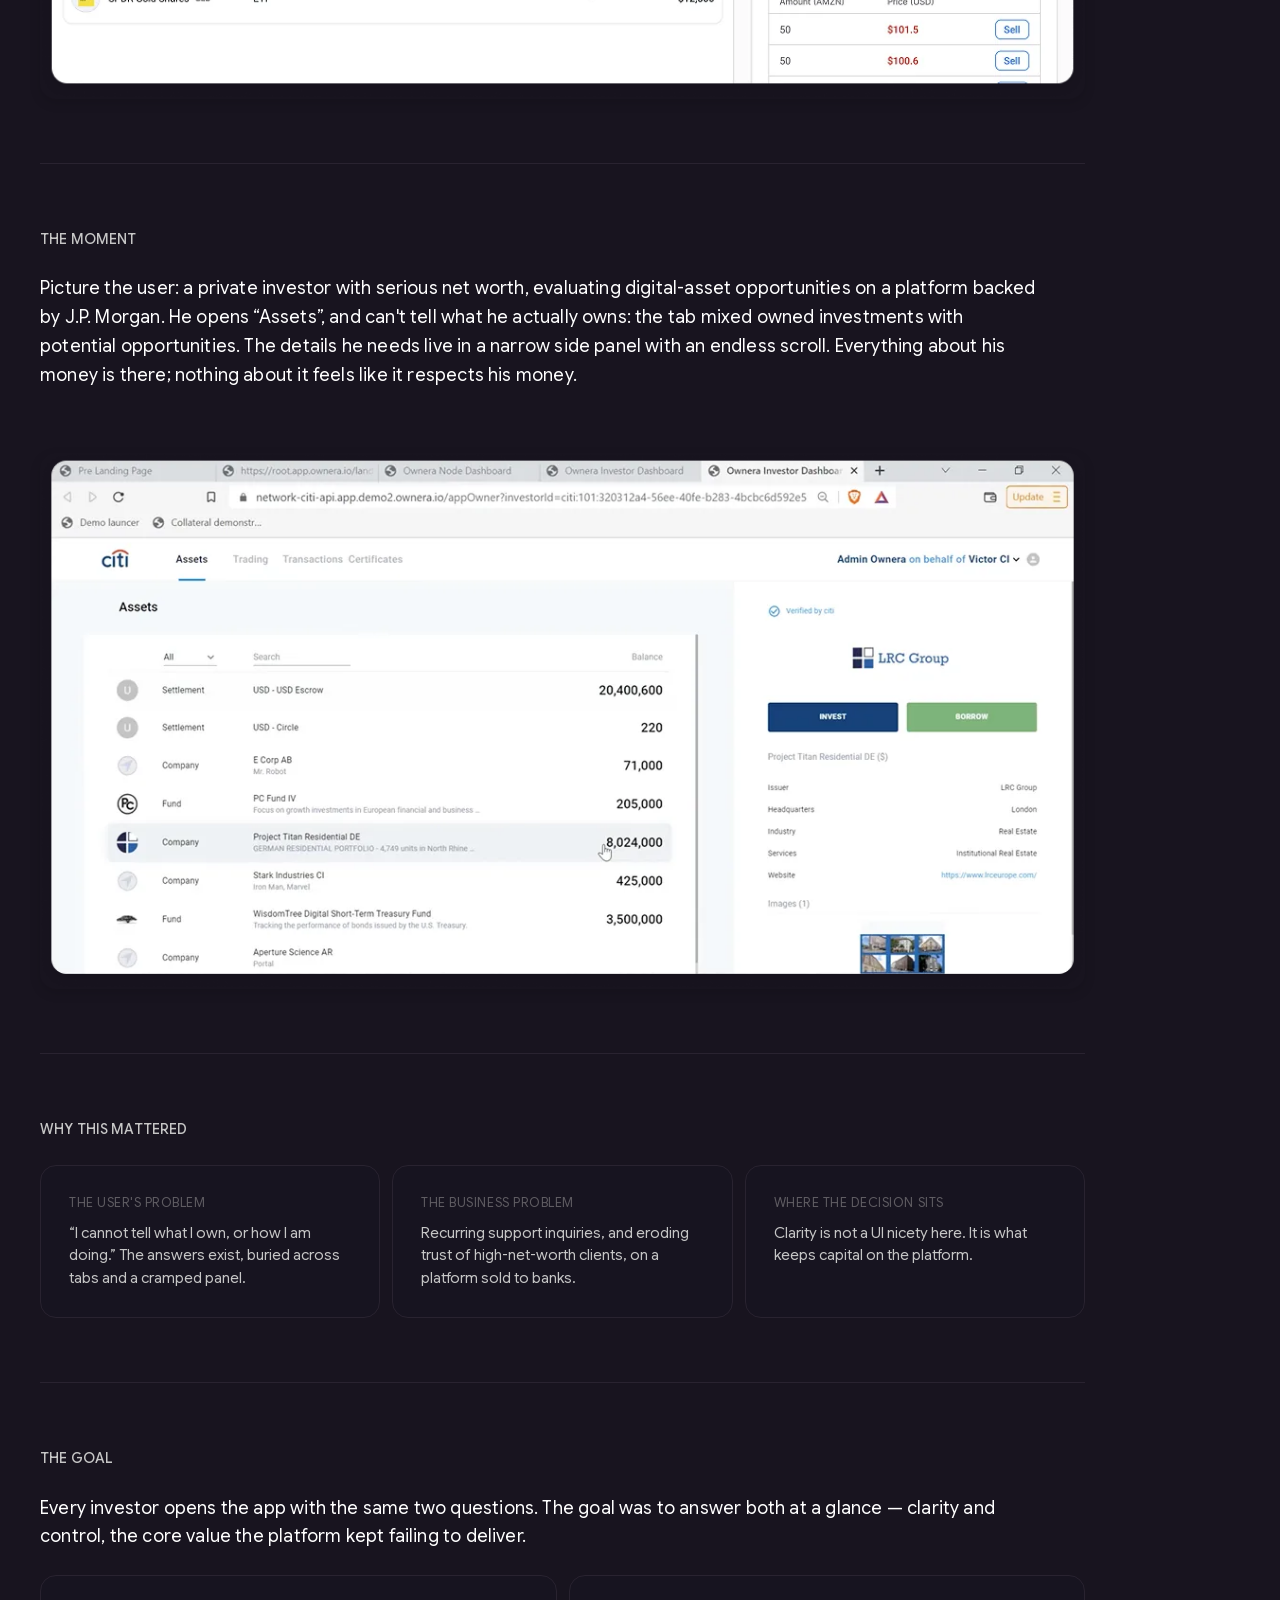
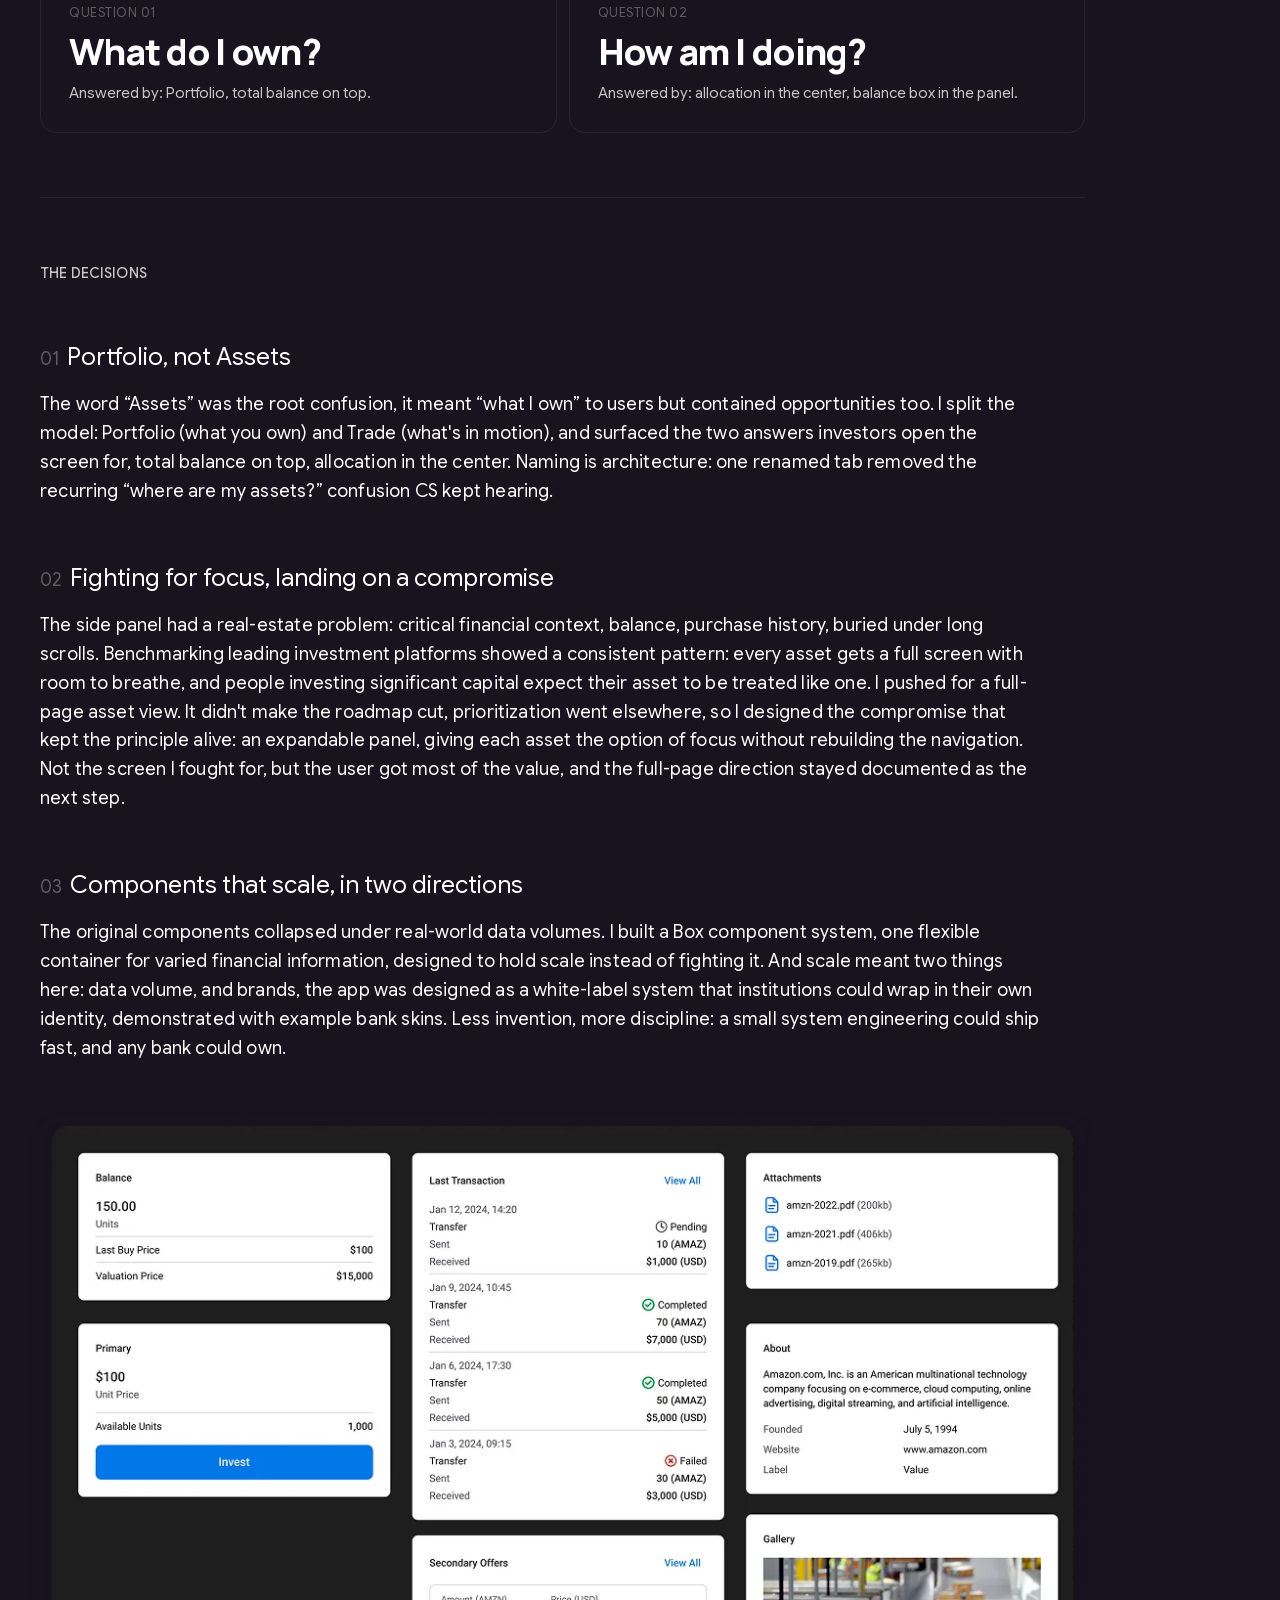
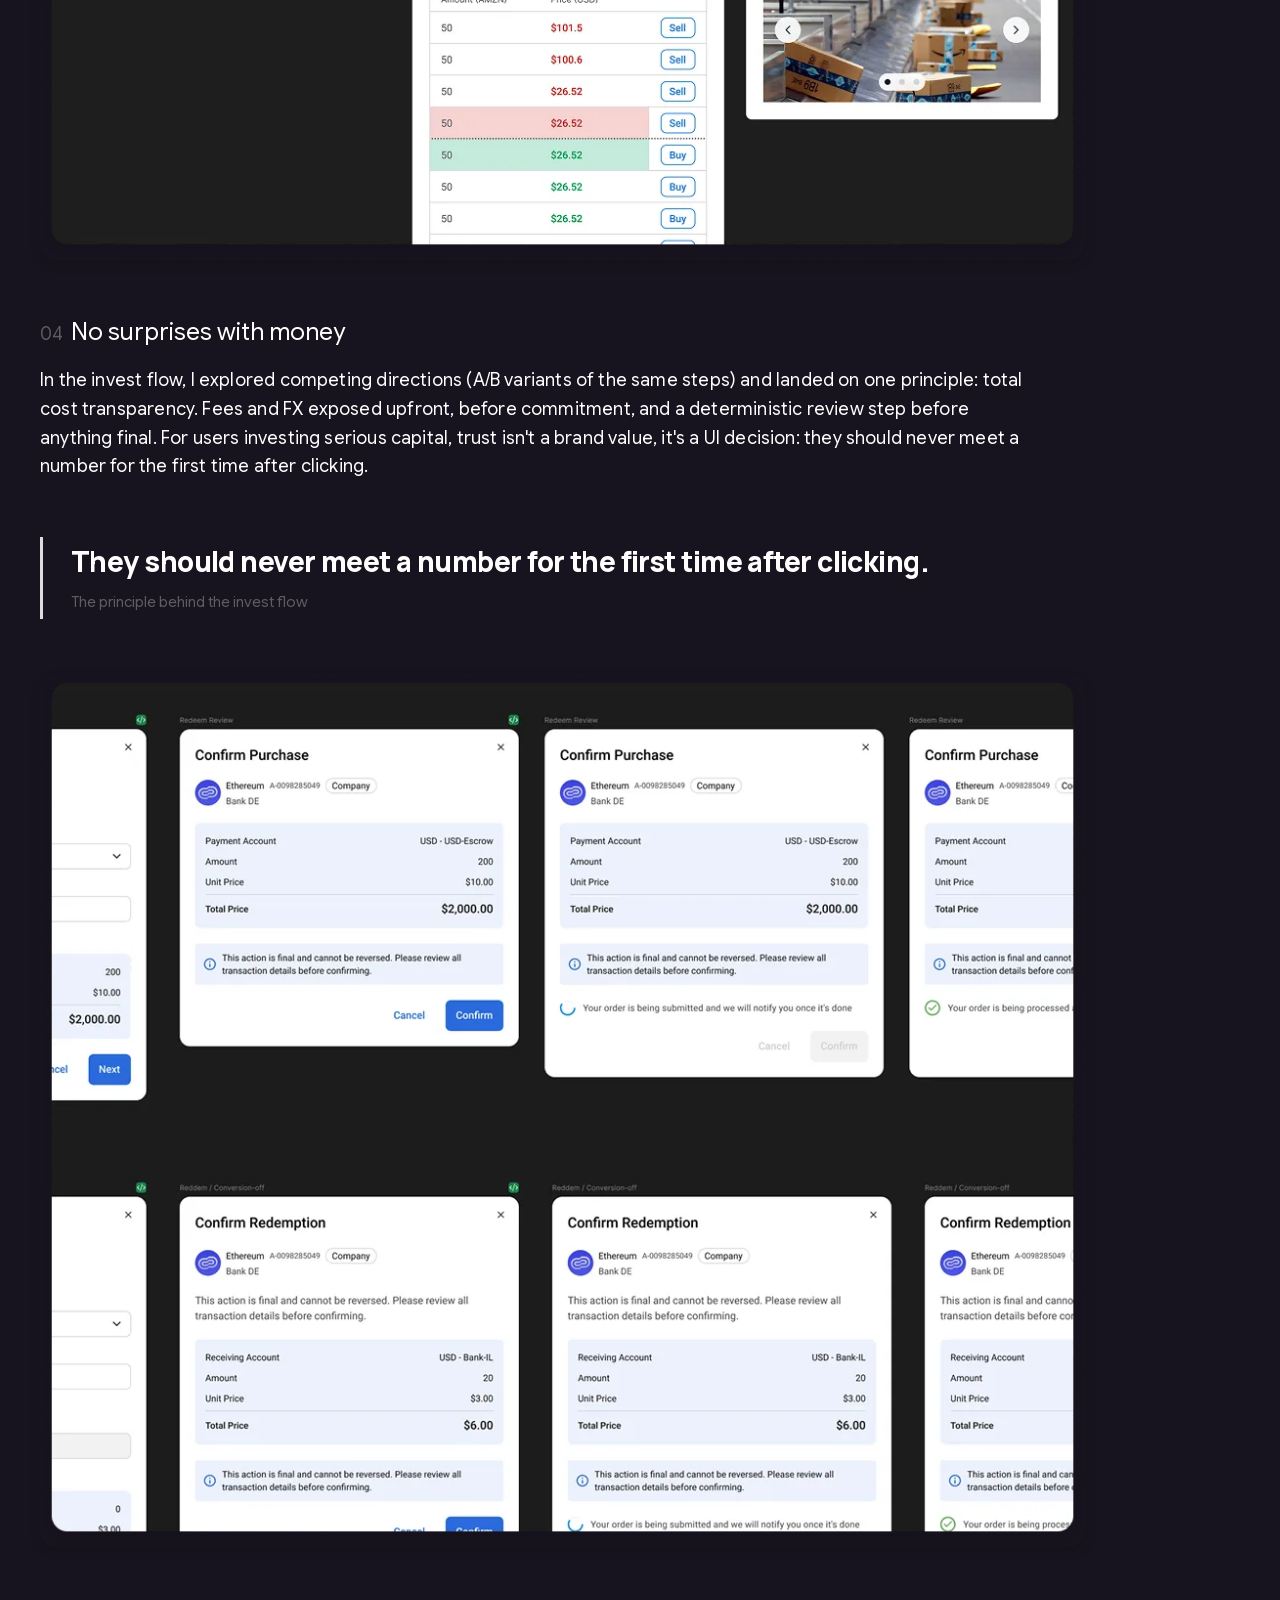
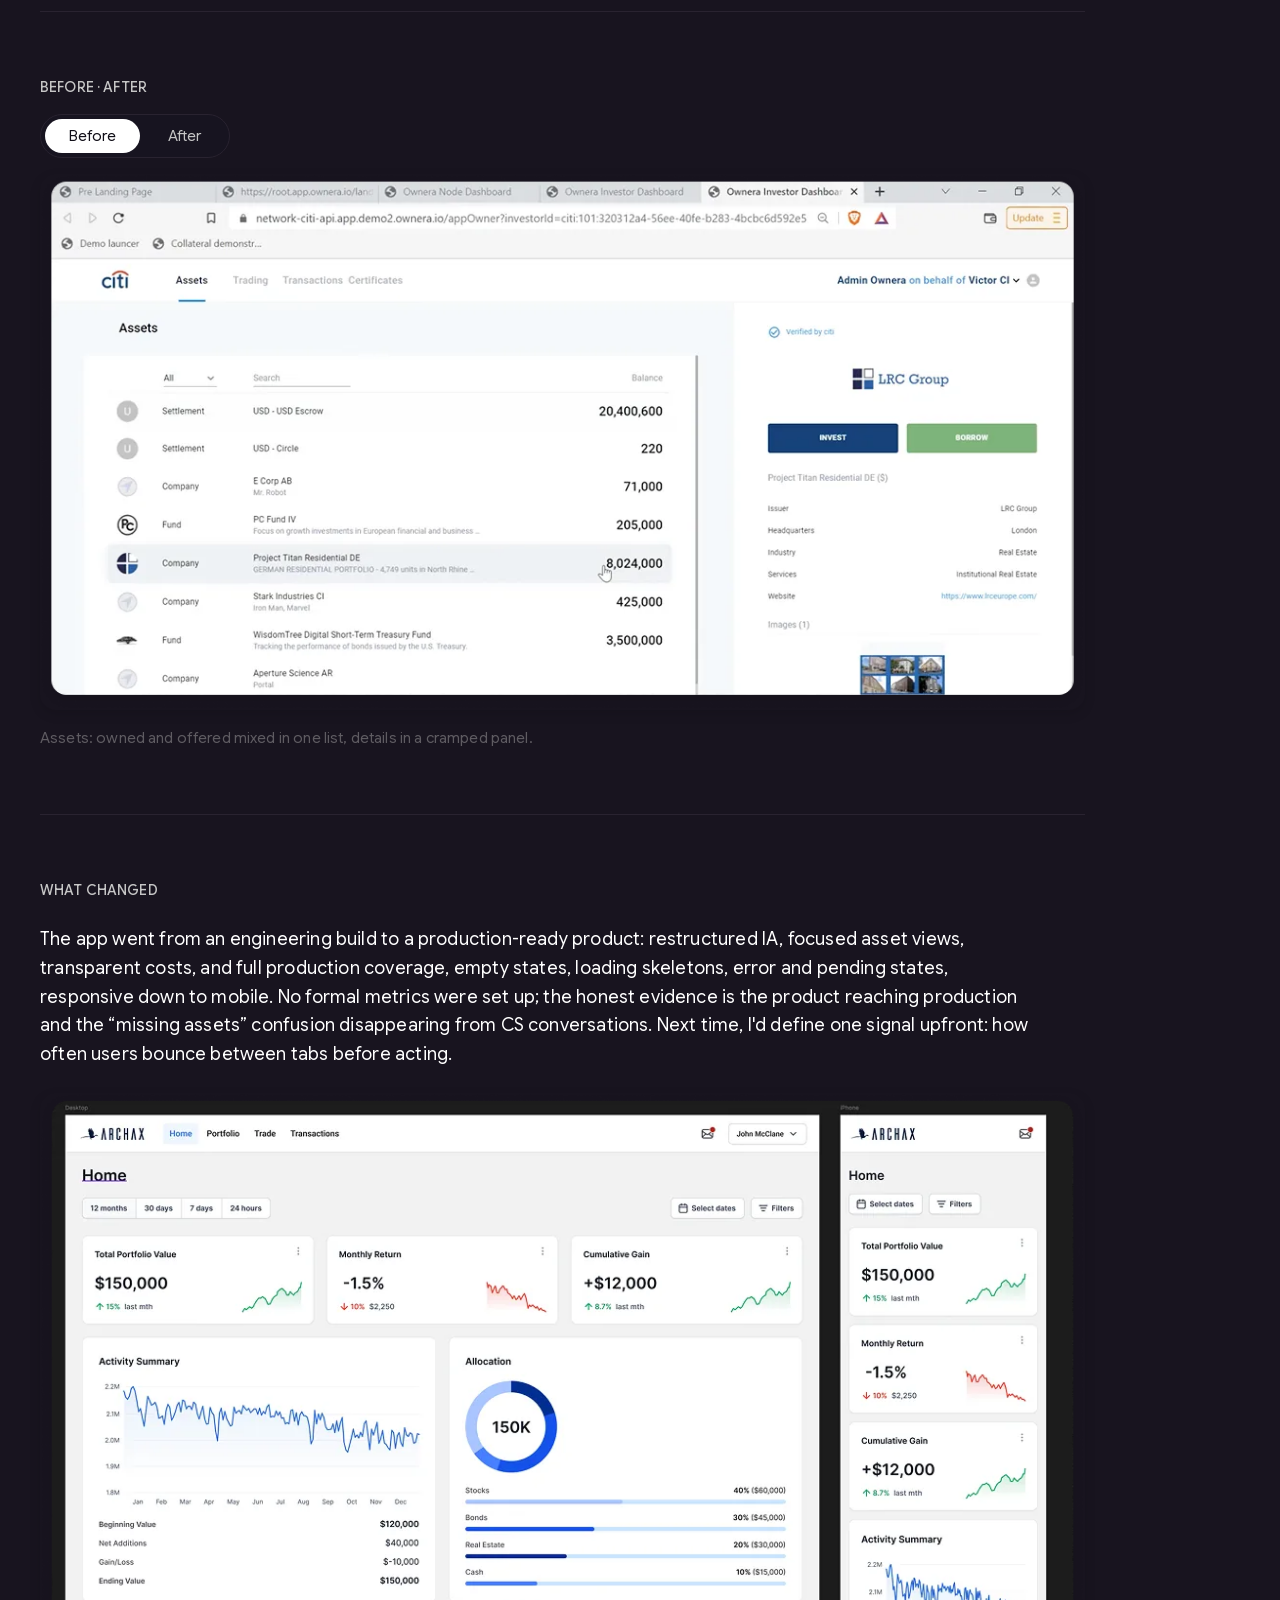
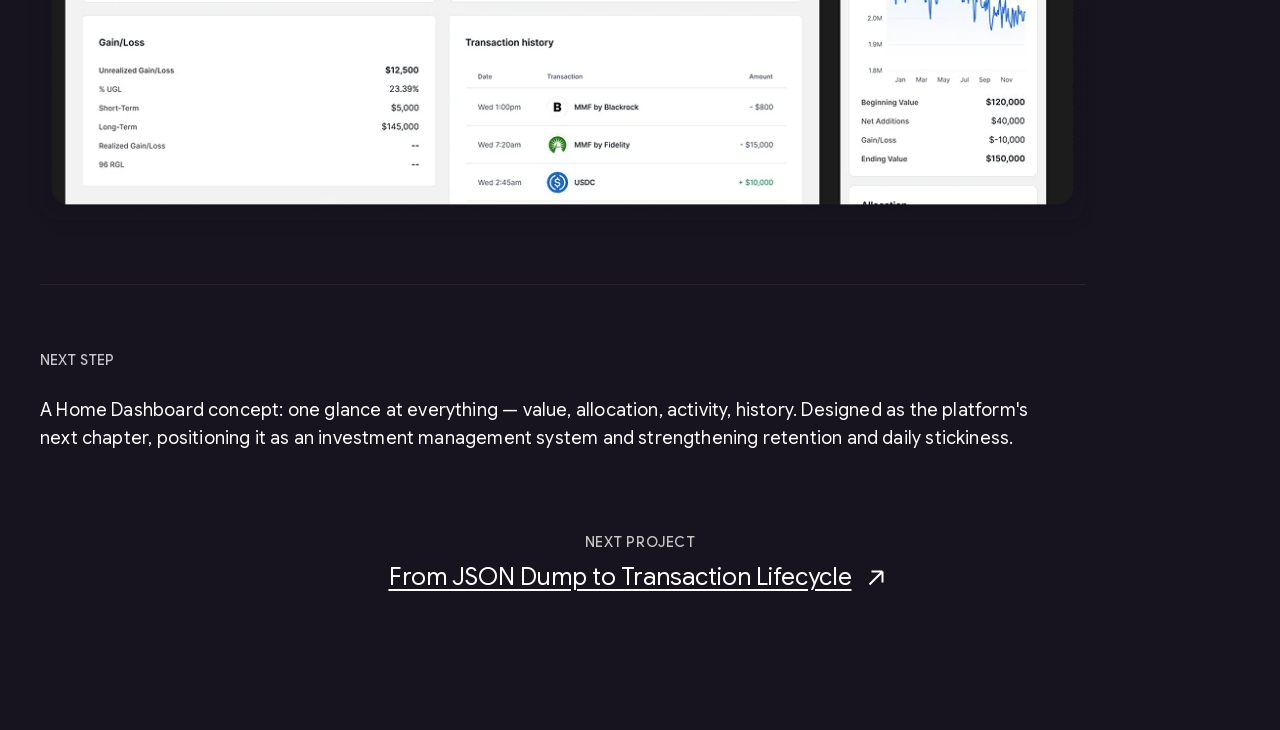
==== commit 7028466e: "Homepage hover polish, TL;DR rows, sticky case-study TOC - Case shot images get a subtle hover zoom " ====
--- a/ownera-investor/index.html
+++ b/ownera-investor/index.html
@@ -608,10 +608,36 @@
       background: var(--panel);
       border: 1px solid var(--border);
       border-radius: 16px;
-      padding: 40px;
+      padding: 16px 40px 8px;
       display: flex;
       flex-direction: column;
-      gap: 24px;
+    }
+
+    .tldr .label {
+      padding: 24px 0 8px;
+    }
+
+    .tldr-row {
+      display: grid;
+      grid-template-columns: 150px 1fr;
+      gap: 32px;
+      padding: 28px 0;
+    }
+
+    .tldr-row + .tldr-row {
+      border-top: 1px solid var(--border);
+    }
+
+    .tldr-key {
+      color: var(--muted);
+      line-height: 1.6;
+    }
+
+    @media (max-width: 700px) {
+      .tldr-row {
+        grid-template-columns: 1fr;
+        gap: 8px;
+      }
     }
 
     .tldr .label {
@@ -983,6 +1009,51 @@
     .imp-value { font-family: 'Manrope', var(--font-body); font-weight: 800; font-size: 2.25rem; line-height: 1.1; letter-spacing: -0.02em; }
     .imp-note { font-size: 0.9375rem; line-height: 1.5; color: var(--muted); }
     @media (max-width: 767px) { .imp, .imp.cols-3 { grid-template-columns: 1fr; } }
+
+    /* ── Sticky table of contents ───────────────────────────── */
+    /* In-flow block at the top of the case on narrow screens,
+       fixed sidebar once the viewport has room for it */
+    .toc {
+      display: flex;
+      flex-direction: column;
+      gap: 12px;
+      padding: 8px 0 16px;
+    }
+
+    @media (min-width: 1640px) {
+      .toc {
+        position: fixed;
+        left: calc(50% - 782px);  /* anchored to the content column, not the viewport */
+        top: 50%;
+        transform: translateY(-50%);
+        z-index: 5;
+        max-width: 210px;
+        gap: 14px;
+        padding: 0;
+      }
+    }
+
+    .toc a {
+      color: var(--muted);
+      text-decoration: none;
+      font-size: 0.9rem;
+      line-height: 1.3;
+      transition: color 0.2s ease;
+    }
+
+    .toc a:hover {
+      color: var(--text);
+      text-decoration: underline;
+      text-underline-position: from-font;
+      text-decoration-color: #FF0000;
+    }
+
+    .toc a.active {
+      color: var(--text);
+      font-weight: 700;
+    }
+
+    [id^="sec-"] { scroll-margin-top: 48px; }
   </style>
 </head>
 <body>
@@ -1060,9 +1131,9 @@
         <div class="tldr" data-reveal>
           <p class="label">TL;DR</p>
           <div>
-            <p><span class="muted">Problem</span> → The investor app was built by engineers before design existed. Confusing structure, cramped side panels, hidden costs, and components that collapsed under real data.</p>
-            <p><span class="muted">What I did</span> → Restructured the core IA (Assets → Portfolio), redesigned the asset panel around focus, made every cost transparent in the invest flow, and rebuilt the underlying components to scale, across data volumes and across bank brands.</p>
-            <p><span class="muted">Result</span> → A production-ready investor experience that matches what high-net-worth users expect from a platform holding their money.</p>
+            <div class="tldr-row"><p class="tldr-key">Problem</p><p>The investor app was built by engineers before design existed. Confusing structure, cramped side panels, hidden costs, and components that collapsed under real data.</p></div>
+            <div class="tldr-row"><p class="tldr-key">What I did</p><p>Restructured the core IA (Assets → Portfolio), redesigned the asset panel around focus, made every cost transparent in the invest flow, and rebuilt the underlying components to scale, across data volumes and across bank brands.</p></div>
+            <div class="tldr-row"><p class="tldr-key">Result</p><p>A production-ready investor experience that matches what high-net-worth users expect from a platform holding their money.</p></div>
           </div>
         </div>
 
@@ -1430,5 +1501,61 @@
       });
     })();
   </script>
+
+  <script>
+    /* Sticky TOC: built from section labels, scrollspy, smooth scroll */
+    (function () {
+      var main = document.querySelector('main.case');
+      if (!main) return;
+      var skip = ['Ownership', 'Scope', 'Sector', 'Shift', 'Next Project', 'Beyond the numbers'];
+      var labels = Array.prototype.filter.call(main.querySelectorAll('.label'), function (l) {
+        return skip.indexOf(l.textContent.trim()) === -1;
+      });
+      if (labels.length < 3) return;
+      var toc = document.createElement('nav');
+      toc.className = 'toc';
+      toc.setAttribute('aria-label', 'Table of contents');
+      var targets = [];
+      labels.forEach(function (l) {
+        var host = l.closest('section, .tldr') || l;
+        if (!host.id) {
+          host.id = 'sec-' + l.textContent.trim().toLowerCase().replace(/[^a-z0-9]+/g, '-').replace(/^-+|-+$/g, '');
+        }
+        var a = document.createElement('a');
+        a.href = '#' + host.id;
+        a.textContent = l.textContent.trim();
+        a.addEventListener('click', function (e) {
+          e.preventDefault();
+          var reduce = window.matchMedia('(prefers-reduced-motion: reduce)').matches;
+          if (window.__lenis && !reduce) {
+            window.__lenis.scrollTo('#' + host.id, { offset: -48 });
+          } else {
+            host.scrollIntoView({ behavior: reduce ? 'auto' : 'smooth', block: 'start' });
+          }
+          history.replaceState(null, '', '#' + host.id);
+        });
+        toc.appendChild(a);
+        targets.push({ el: host, link: a });
+      });
+      var tldrHost = main.querySelector('.tldr');
+      if (tldrHost && tldrHost.parentNode) {
+        tldrHost.parentNode.insertBefore(toc, tldrHost);
+      } else {
+        main.insertBefore(toc, main.firstChild);
+      }
+      function onScroll() {
+        var y = window.scrollY + window.innerHeight * 0.3;
+        var cur = targets[0];
+        targets.forEach(function (t) {
+          if (t.el.getBoundingClientRect().top + window.scrollY <= y) cur = t;
+        });
+        targets.forEach(function (t) {
+          t.link.classList.toggle('active', t === cur);
+        });
+      }
+      window.addEventListener('scroll', onScroll, { passive: true });
+      onScroll();
+    })();
+  </script>
 </body>
 </html>
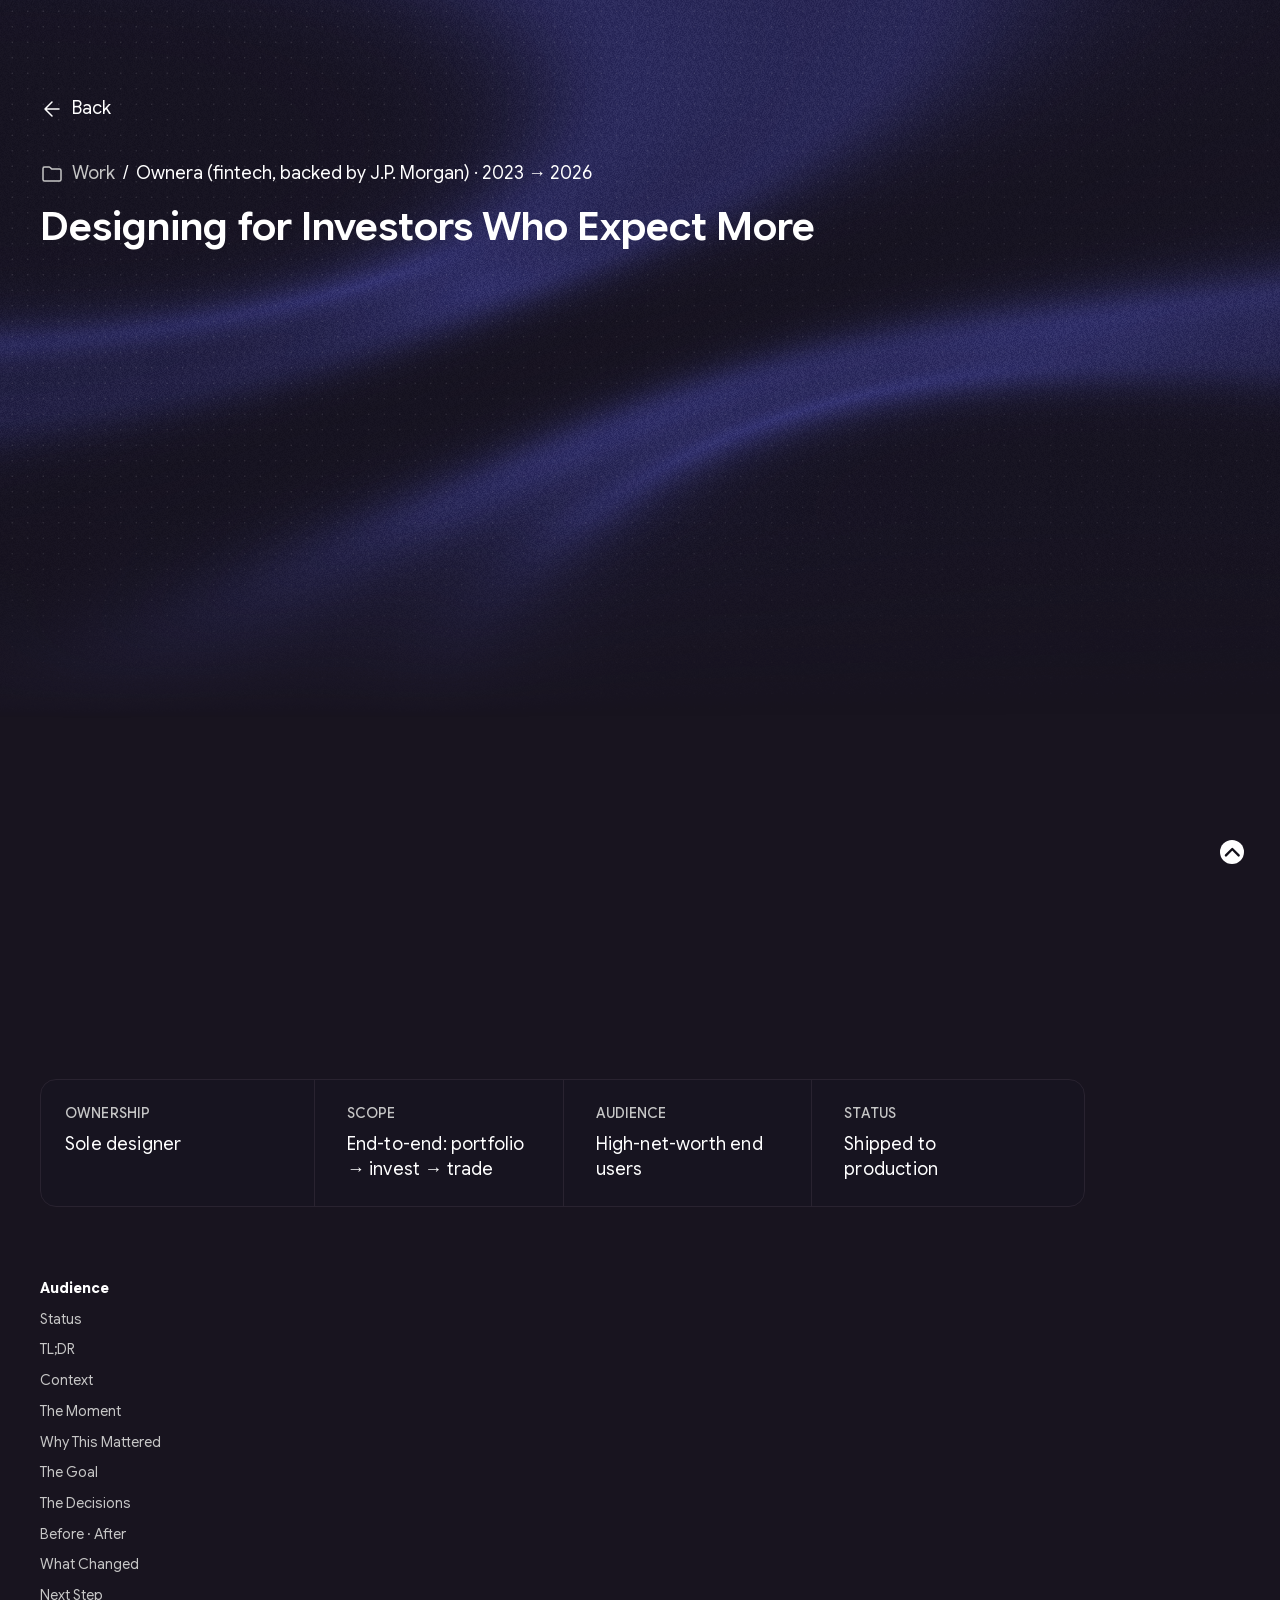
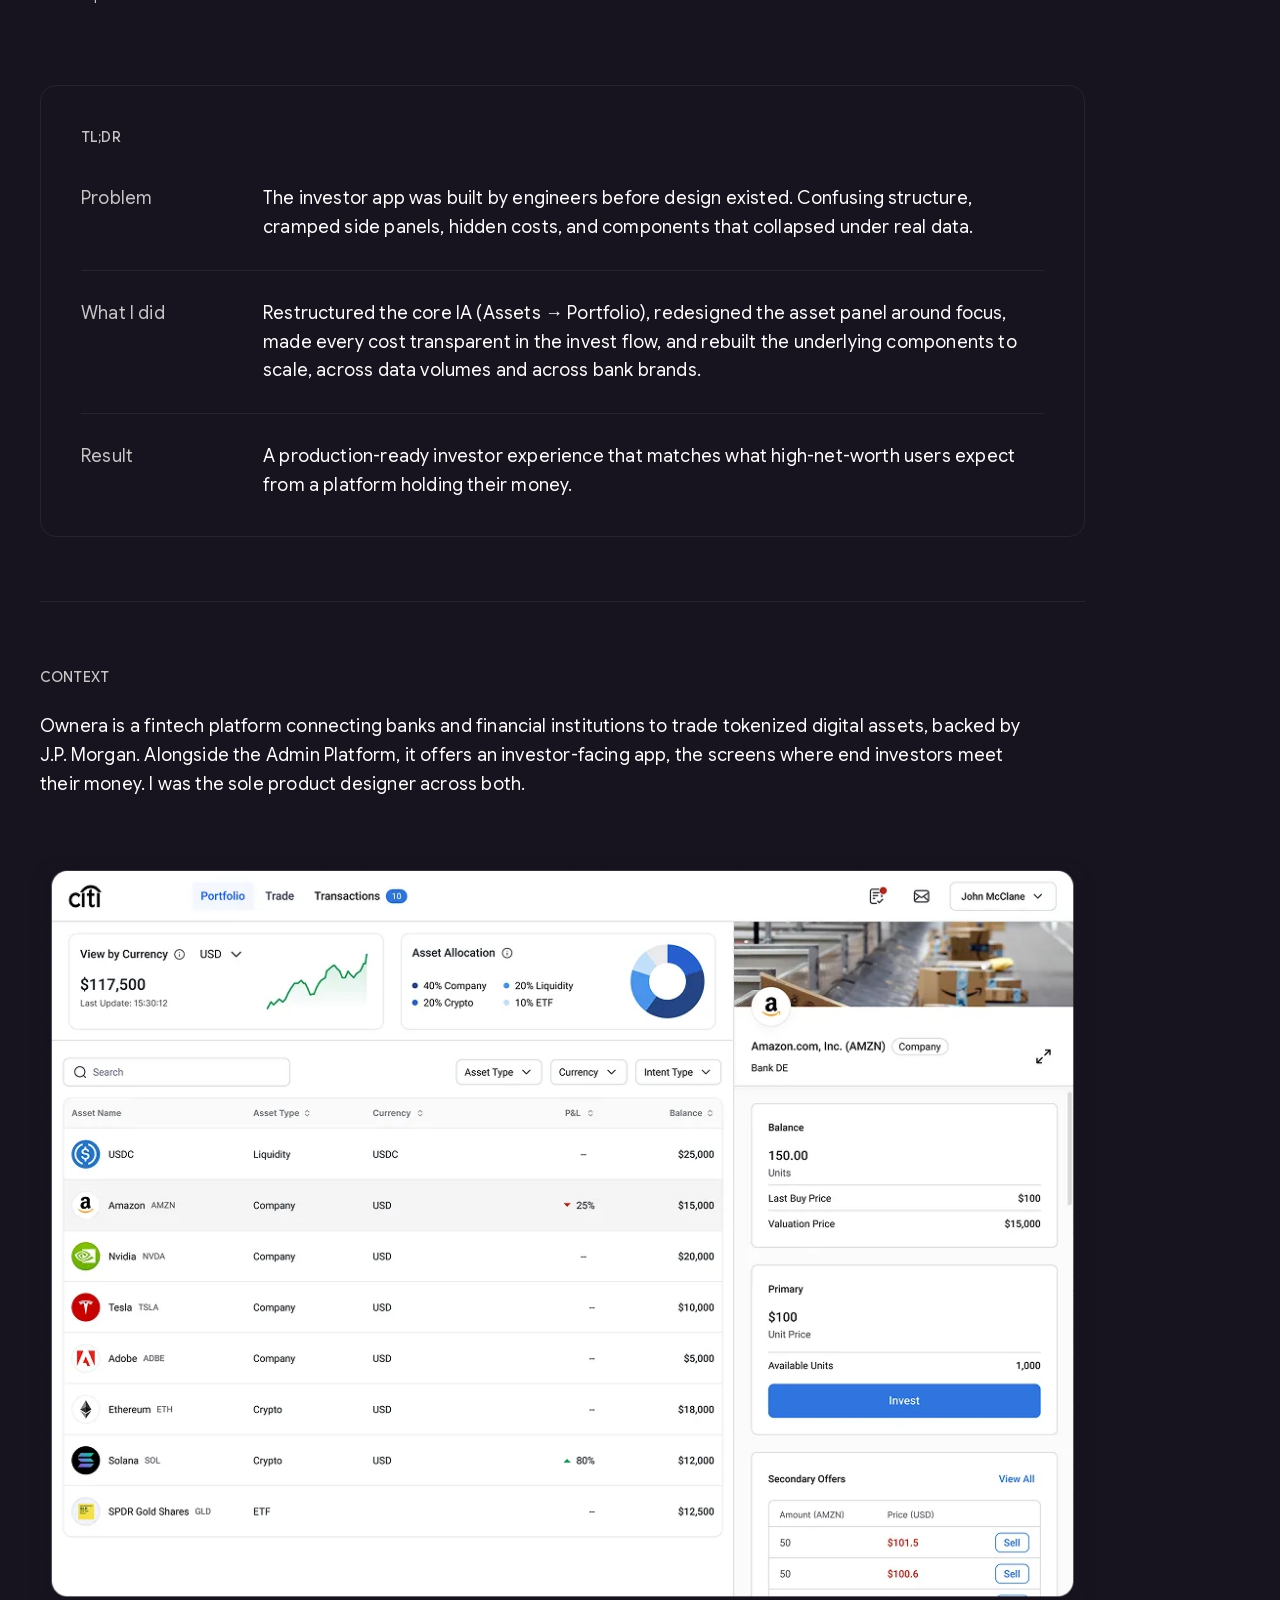
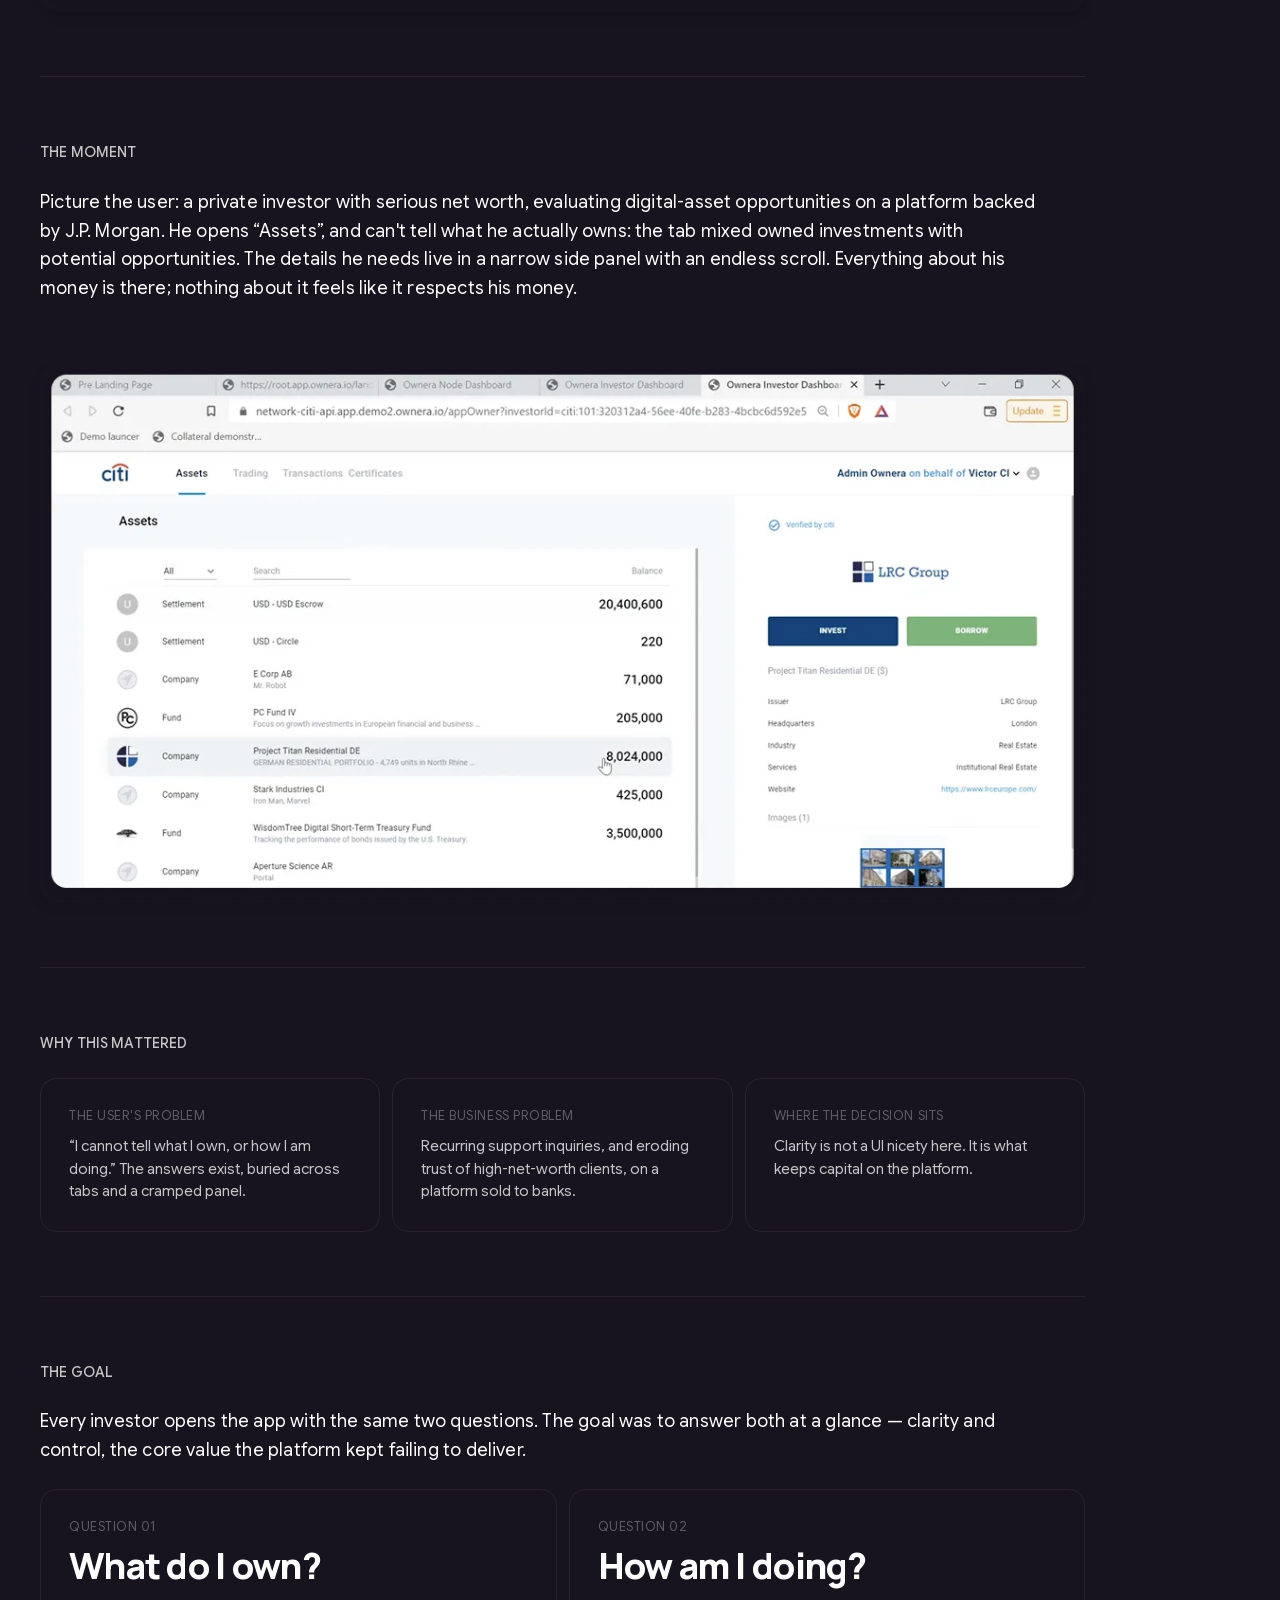
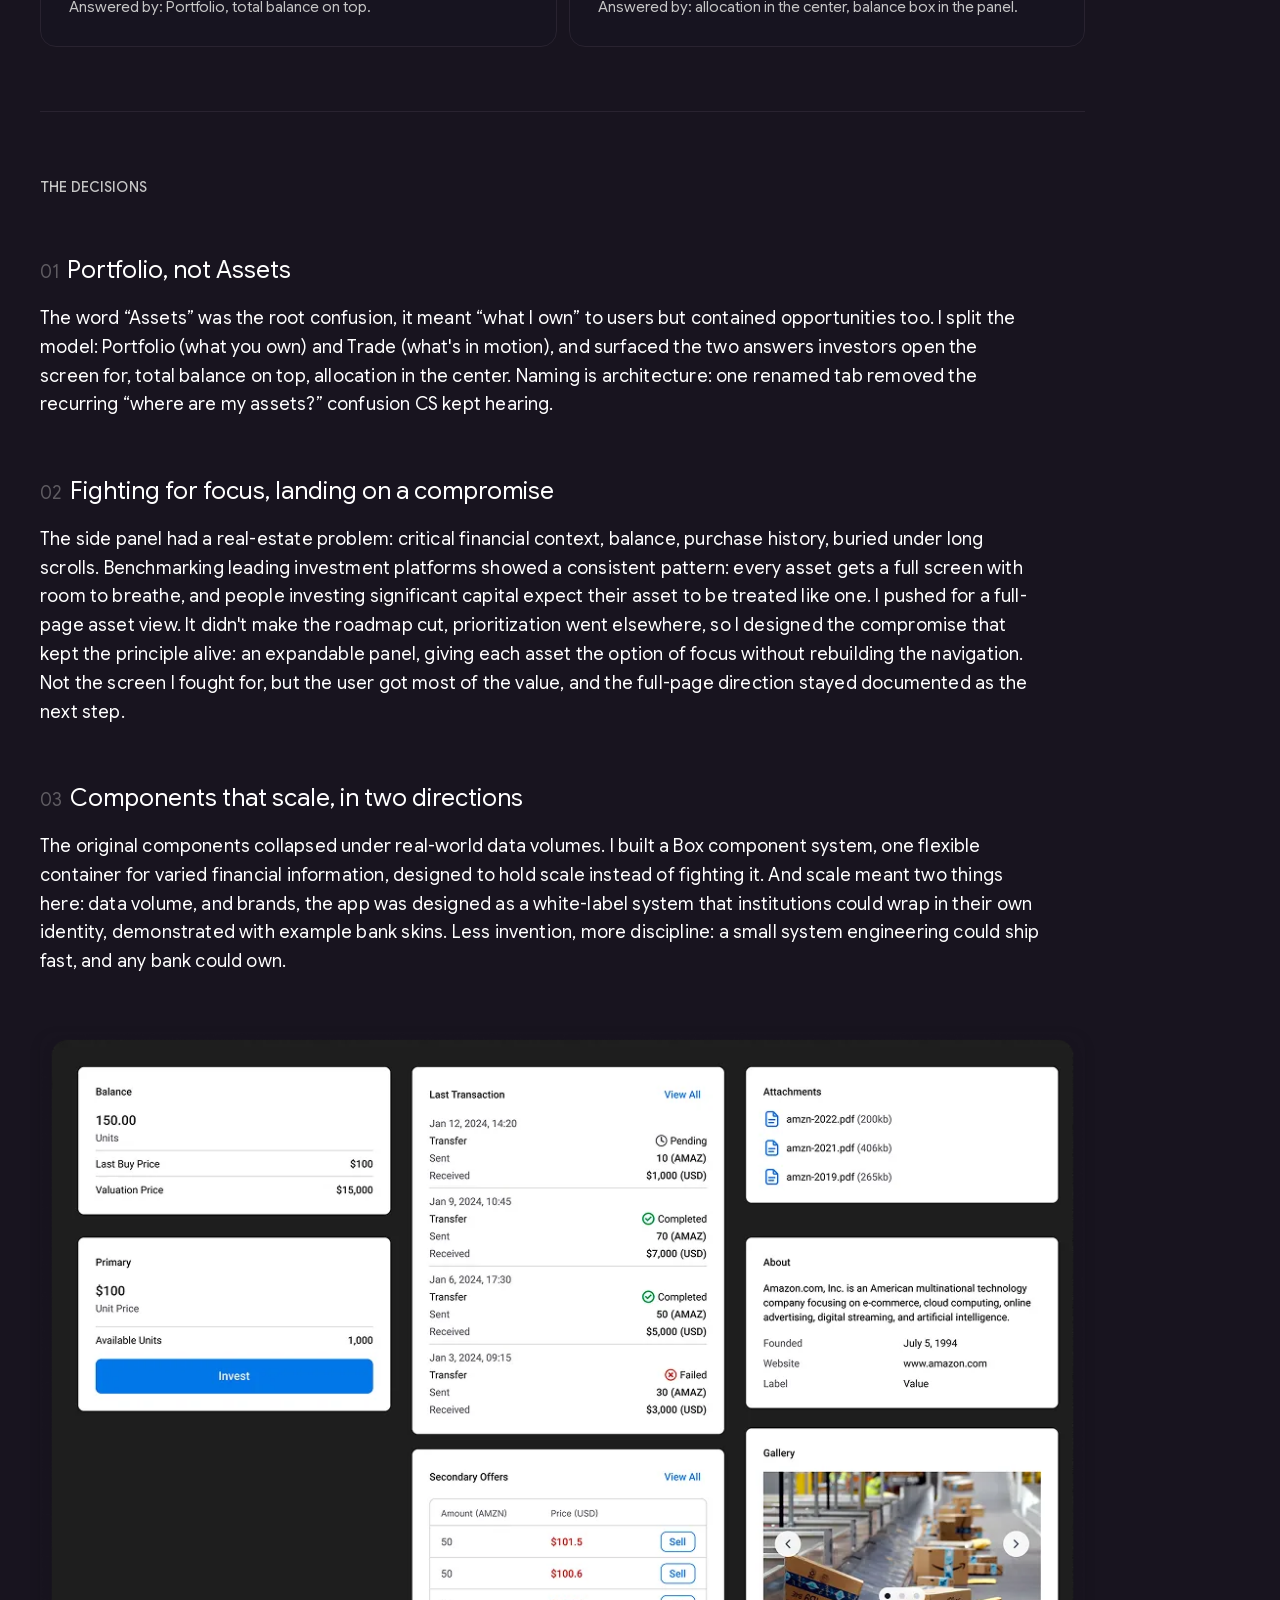
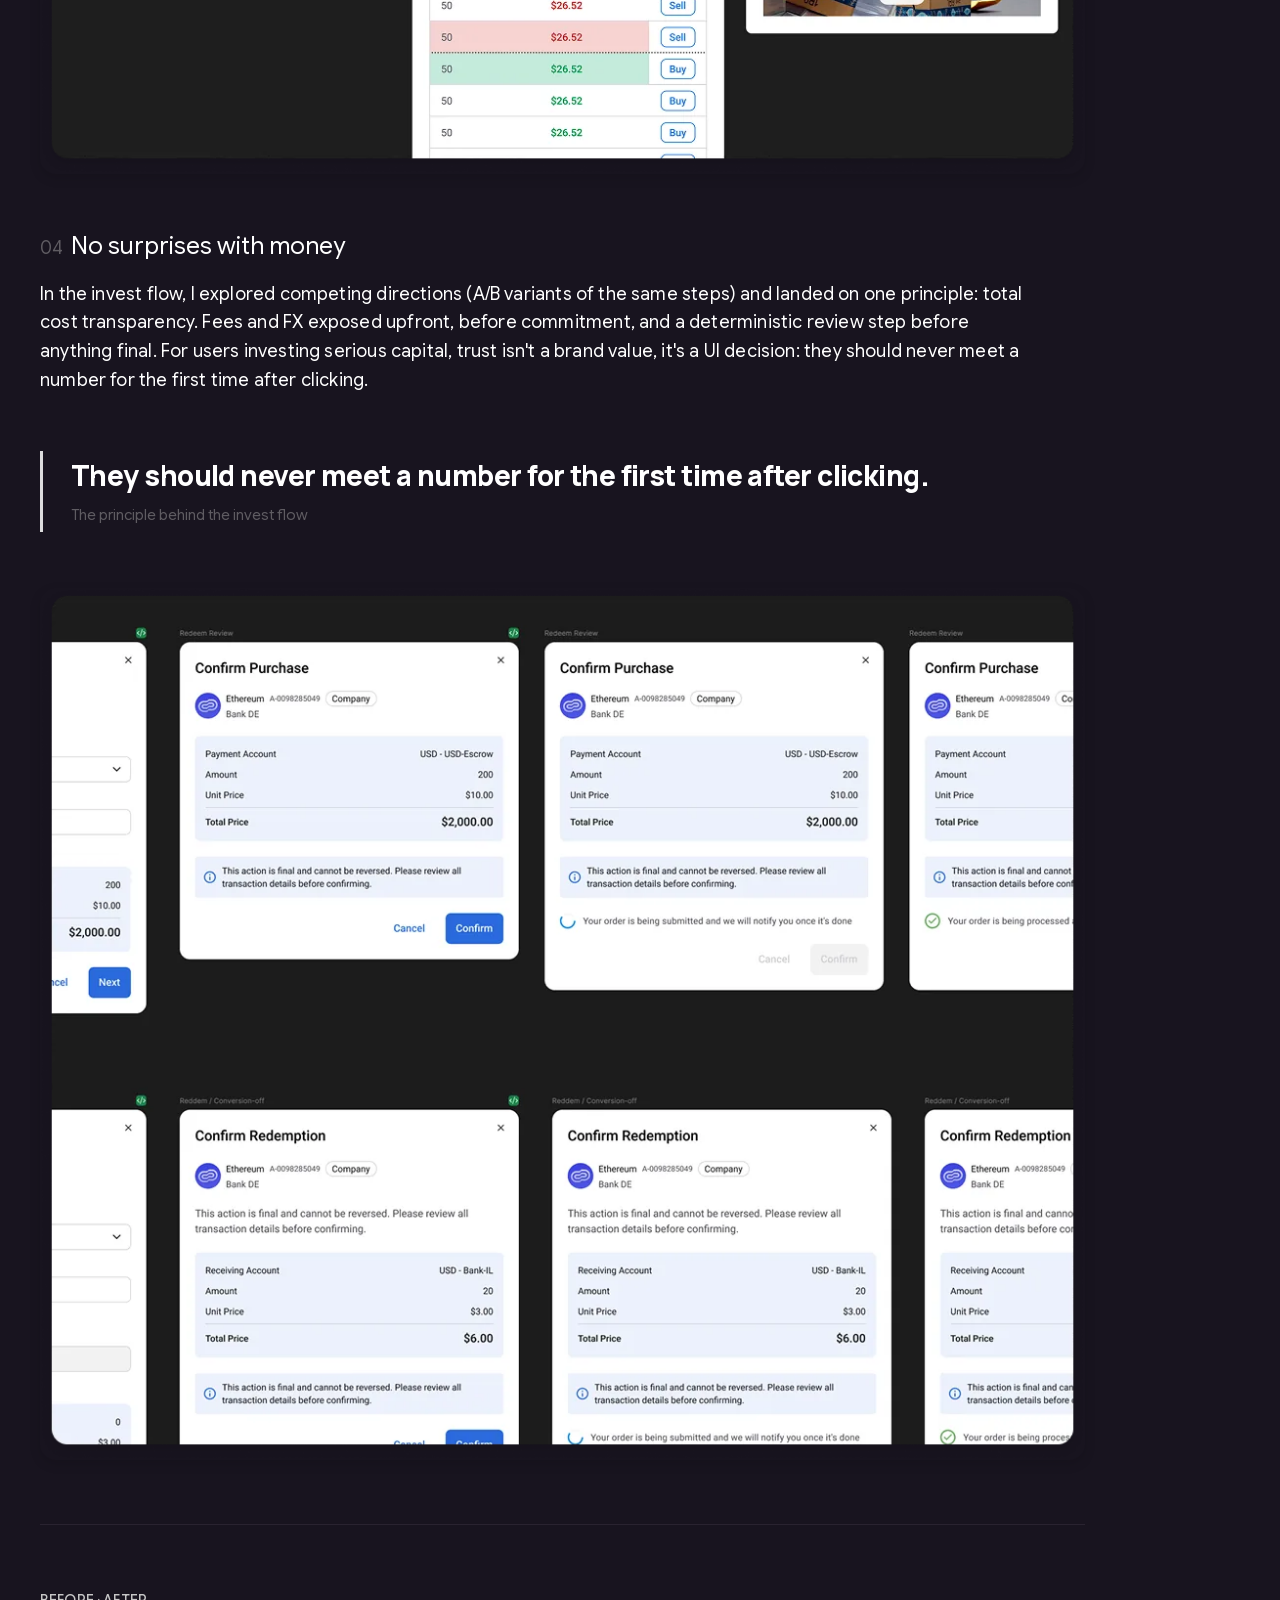
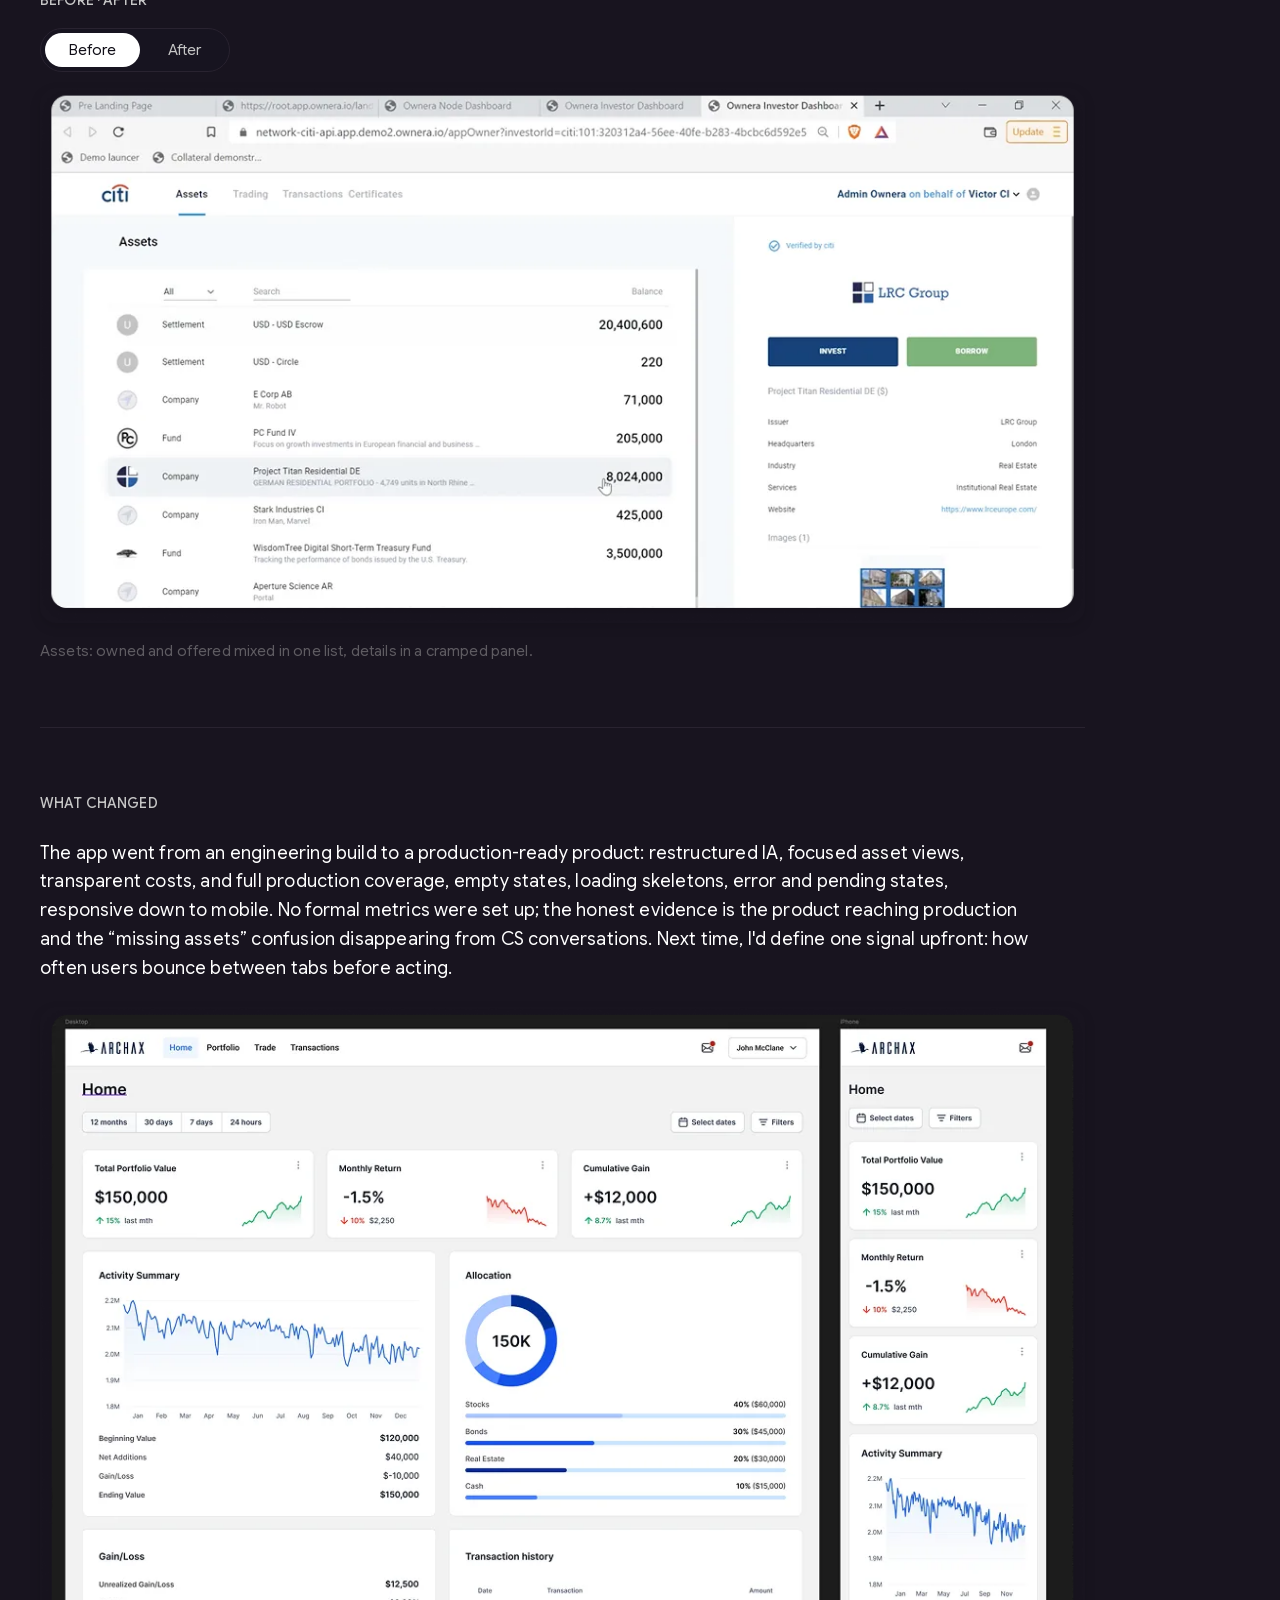
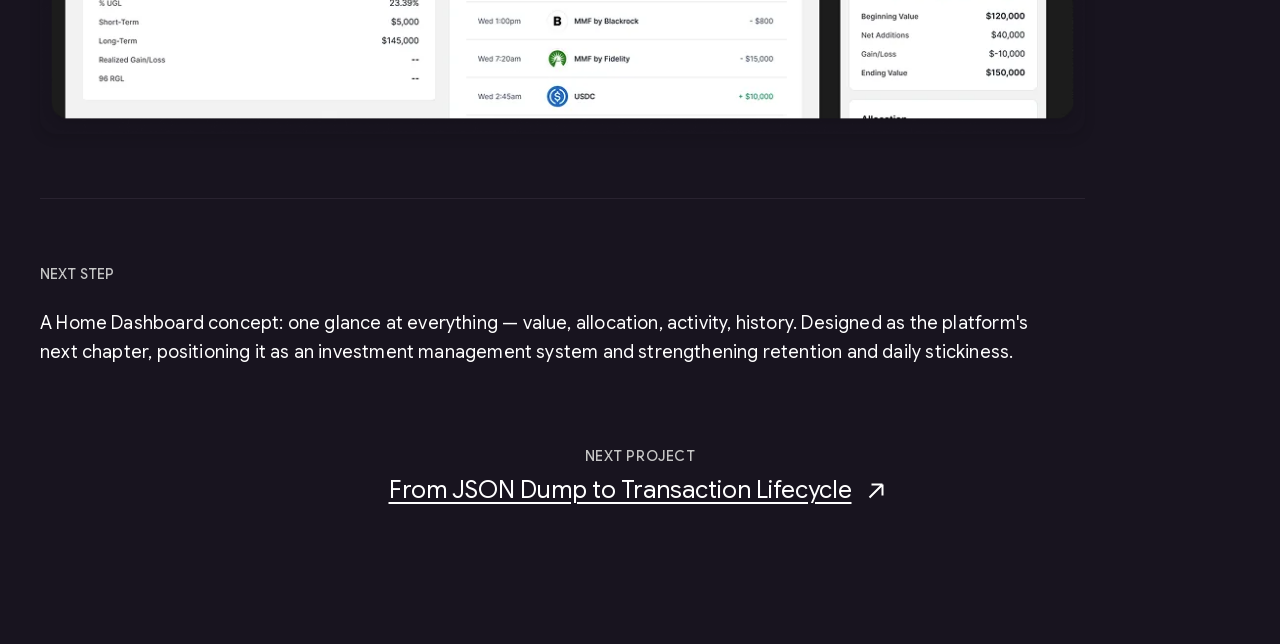
==== commit 35affa12: "Perf pass + TL;DR alignment fix, drop reading progress bar - TOC scrollspy: cached section offsets, " ====
--- a/ownera-investor/index.html
+++ b/ownera-investor/index.html
@@ -628,6 +628,10 @@
       border-top: 1px solid var(--border);
     }
 
+    .tldr-row p {
+      margin: 0;
+    }
+
     .tldr-key {
       color: var(--muted);
       line-height: 1.6;
@@ -647,10 +651,6 @@
     .tldr p {
       line-height: 1.6;
       letter-spacing: 0.01em;
-    }
-
-    .tldr p + p {
-      margin-top: 1.6em;
     }
 
     .tldr p .muted {
@@ -826,22 +826,6 @@
       }
     }
 
-
-    /* ============================================================
-       READING PROGRESS BAR
-    ============================================================ */
-    .progress-bar {
-      position: fixed;
-      top: 0;
-      left: 0;
-      width: 100%;
-      height: 3px;
-      background: linear-gradient(90deg, #6366F1, #8b8ef7);
-      transform: scaleX(0);
-      transform-origin: 0 50%;
-      z-index: 50;
-      pointer-events: none;
-    }
 
     /* ============================================================
        BACK-TO-TOP BUTTON (same behavior as the homepage)
@@ -1058,7 +1042,6 @@
 </head>
 <body>
 
-  <div class="progress-bar" aria-hidden="true"></div>
 
   <div class="back-bar">
     <div class="back-bar-inner">
@@ -1331,15 +1314,11 @@
   <script>
     (function () {
       var dot = document.querySelector('.back-dot');
-      var progressBar = document.querySelector('.progress-bar');
       var backBar = document.querySelector('.back-bar');
       var inlineBack = document.querySelector('.case-header .back-link');
       var onScroll = function () {
         dot.classList.toggle('expanded', window.scrollY > 100);
         backBar.classList.toggle('visible', inlineBack.getBoundingClientRect().bottom < 0);
-        var max = document.documentElement.scrollHeight - window.innerHeight;
-        var p = max > 0 ? Math.min(1, window.scrollY / max) : 0;
-        progressBar.style.transform = 'scaleX(' + p + ')';
       };
       window.addEventListener('scroll', onScroll, { passive: true });
       window.addEventListener('resize', onScroll);
@@ -1543,18 +1522,49 @@
       } else {
         main.insertBefore(toc, main.firstChild);
       }
+      /* Cache section offsets; re-measure only on resize/load, so the
+         scroll handler does no layout reads at 60fps. */
+      var offsets = [];
+      function measure() {
+        offsets = targets.map(function (t) {
+          return t.el.getBoundingClientRect().top + window.scrollY;
+        });
+      }
+      var activeIdx = -1;
       function onScroll() {
         var y = window.scrollY + window.innerHeight * 0.3;
-        var cur = targets[0];
-        targets.forEach(function (t) {
-          if (t.el.getBoundingClientRect().top + window.scrollY <= y) cur = t;
+        var idx = 0;
+        for (var i = 0; i < offsets.length; i++) {
+          if (offsets[i] <= y) idx = i;
+        }
+        if (idx !== activeIdx) {
+          activeIdx = idx;
+          targets.forEach(function (t, j) {
+            t.link.classList.toggle('active', j === idx);
+          });
+        }
+      }
+      measure();
+      window.addEventListener('scroll', onScroll, { passive: true });
+      window.addEventListener('resize', function () { measure(); onScroll(); }, { passive: true });
+      window.addEventListener('load', function () { measure(); onScroll(); });
+      onScroll();
+    })();
+  </script>
+
+  <script>
+    /* Pause the looping demo video while it's offscreen */
+    (function () {
+      var vids = document.querySelectorAll('video[autoplay]');
+      if (!vids.length || !('IntersectionObserver' in window)) return;
+      var io = new IntersectionObserver(function (entries) {
+        entries.forEach(function (en) {
+          var v = en.target;
+          if (en.isIntersecting) { v.play().catch(function () {}); }
+          else { v.pause(); }
         });
-        targets.forEach(function (t) {
-          t.link.classList.toggle('active', t === cur);
-        });
-      }
-      window.addEventListener('scroll', onScroll, { passive: true });
-      onScroll();
+      }, { rootMargin: '100px 0px' });
+      vids.forEach(function (v) { io.observe(v); });
     })();
   </script>
 </body>
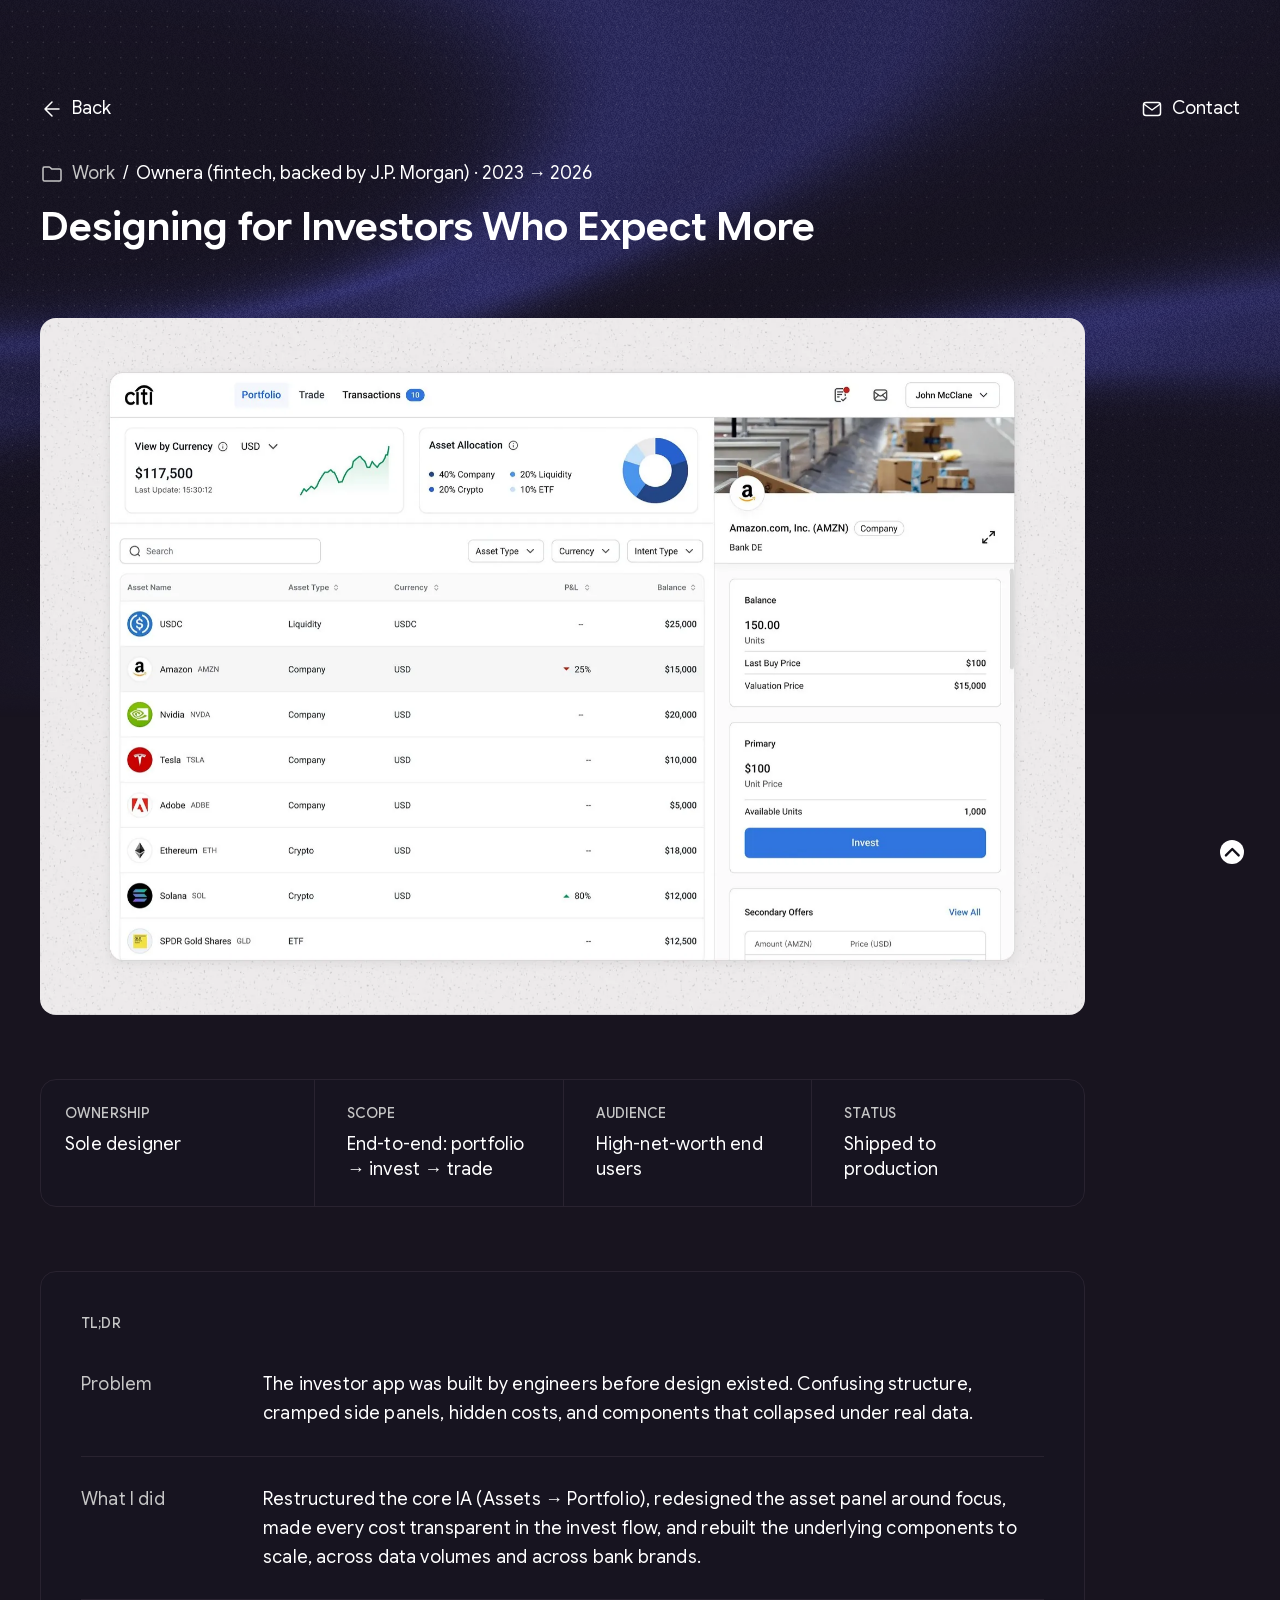
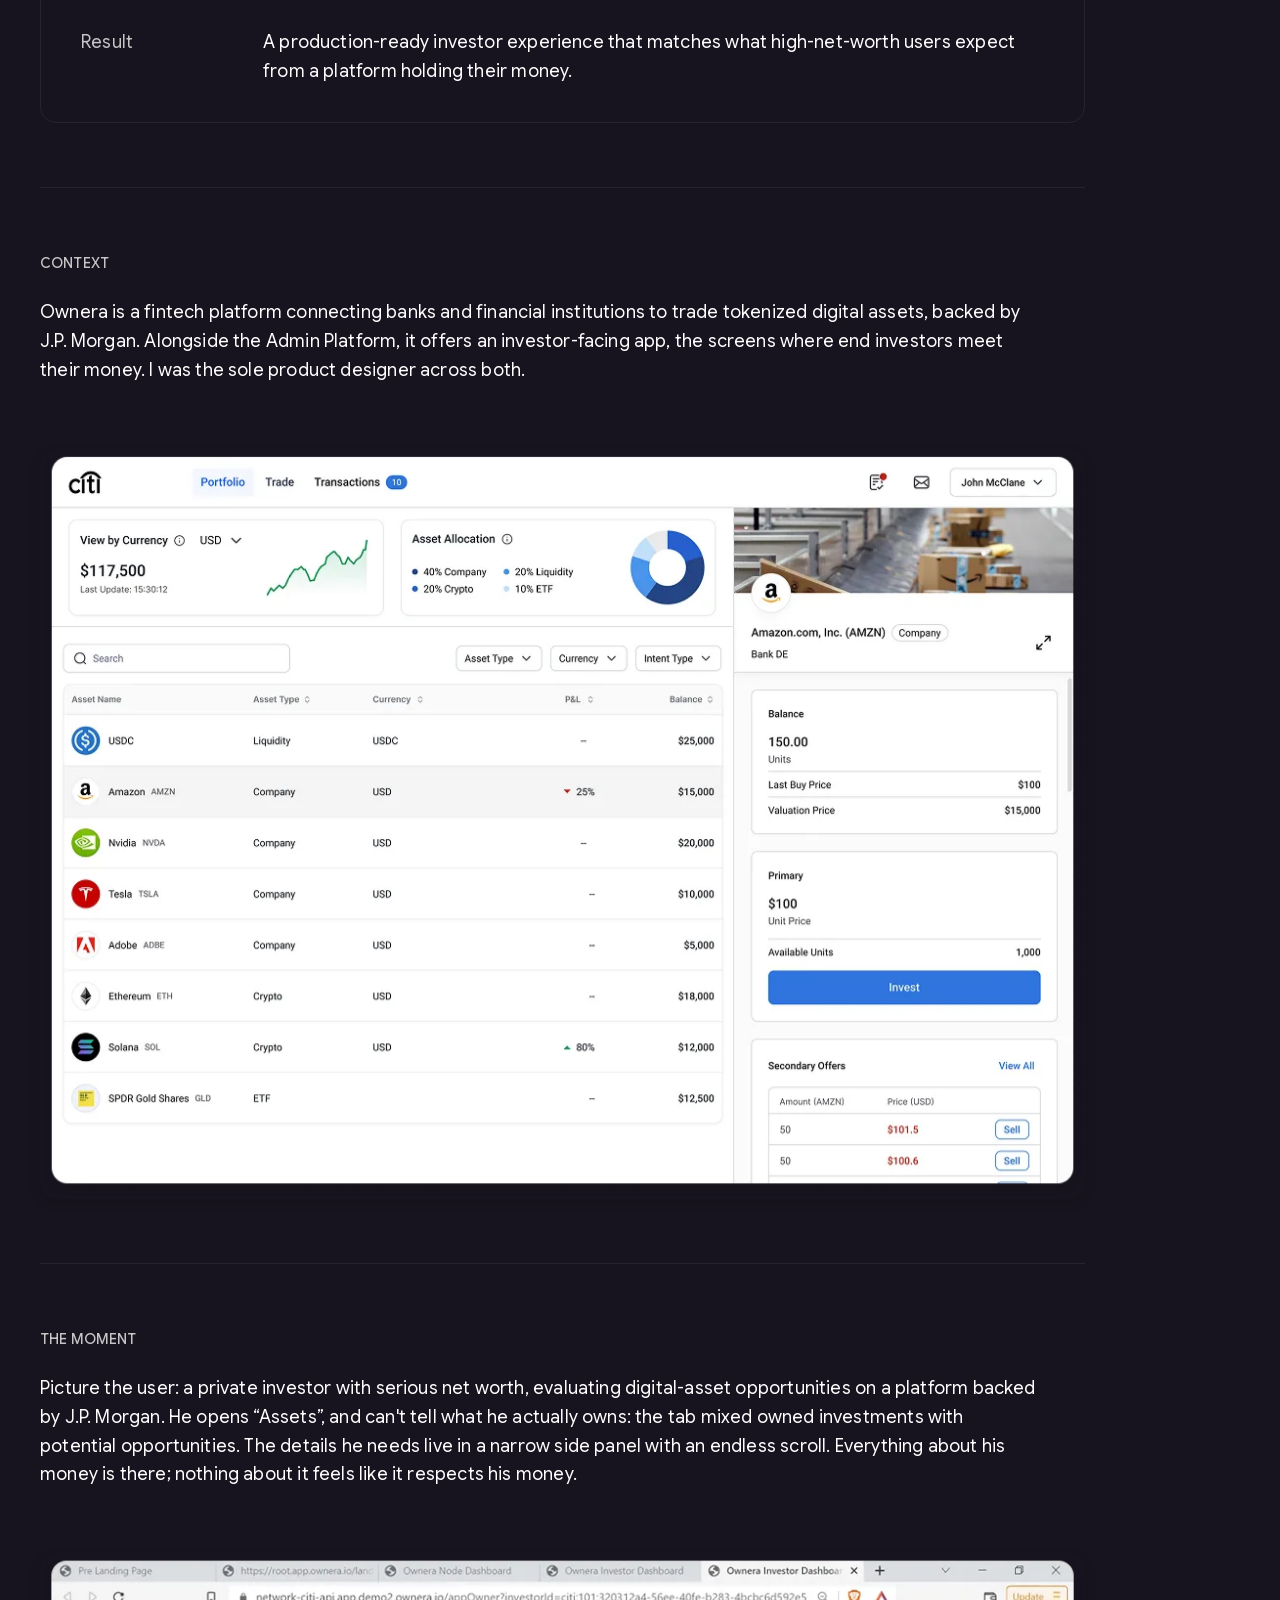
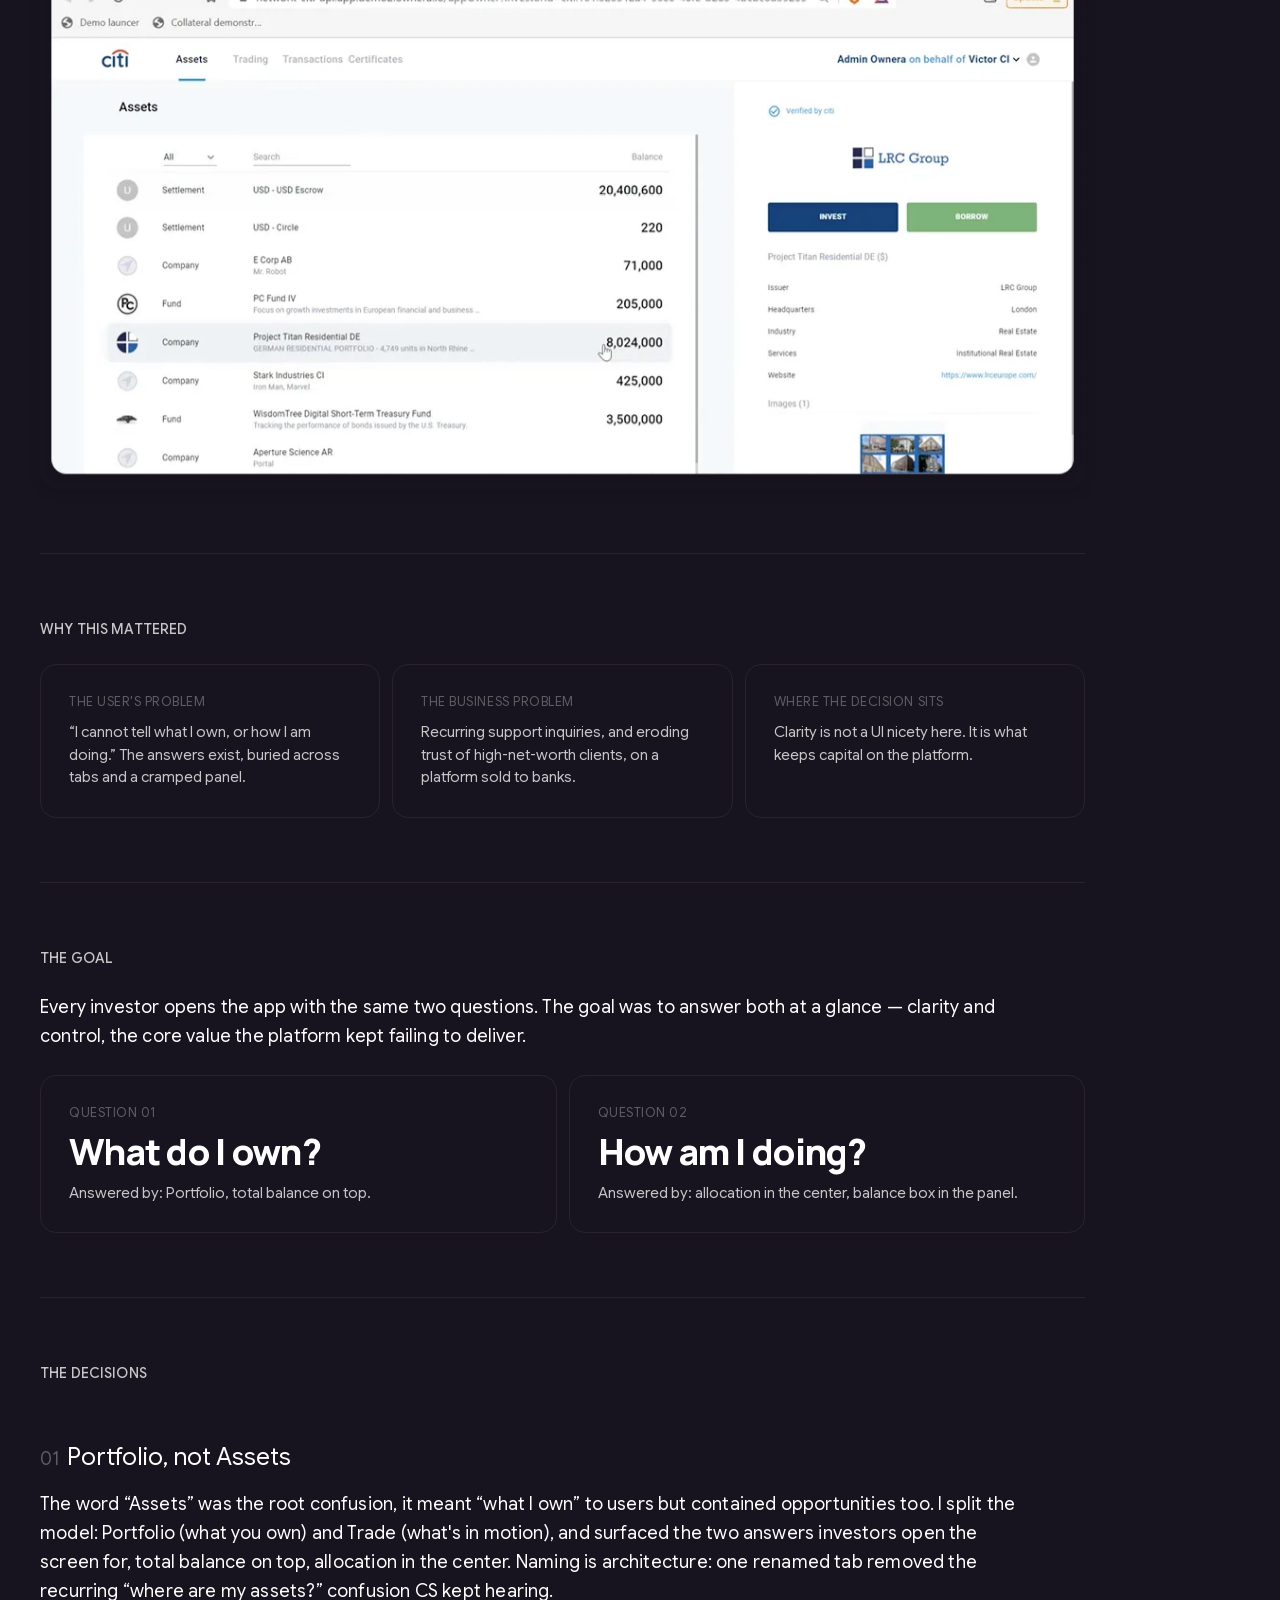
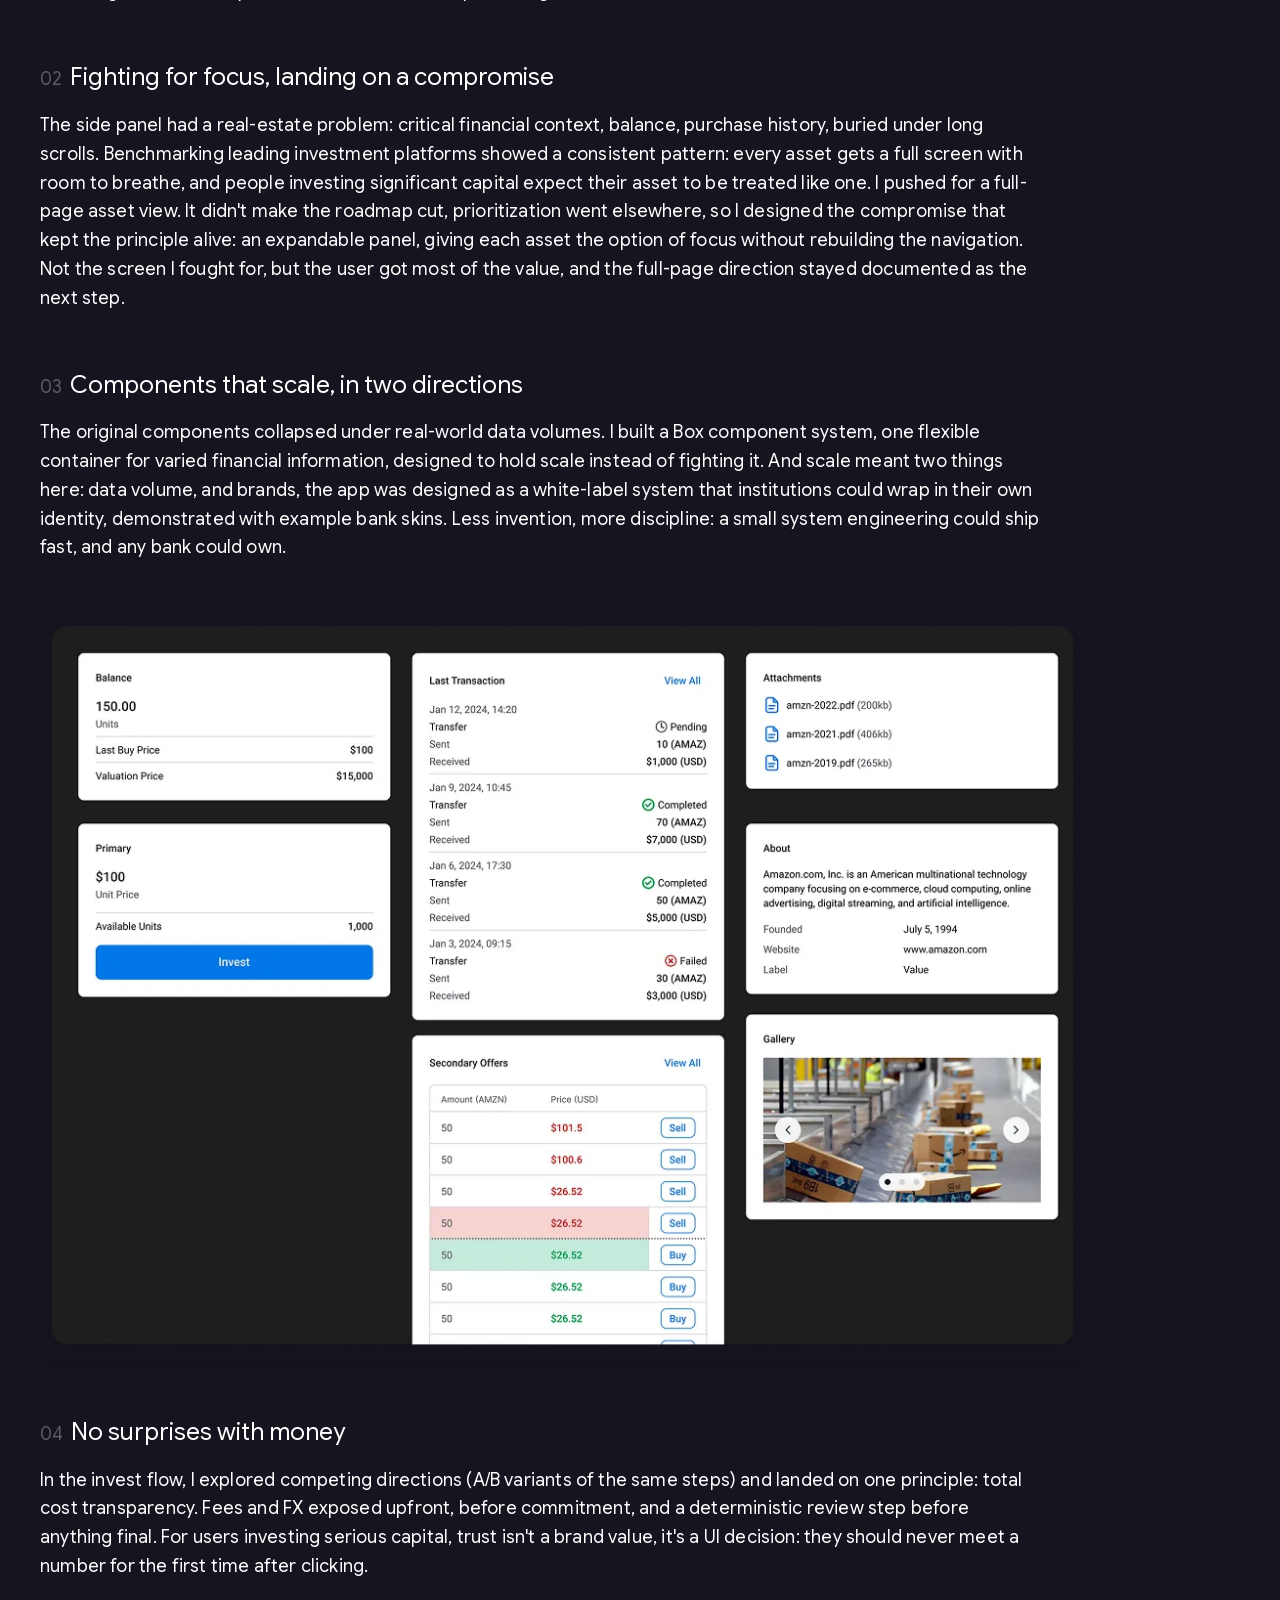
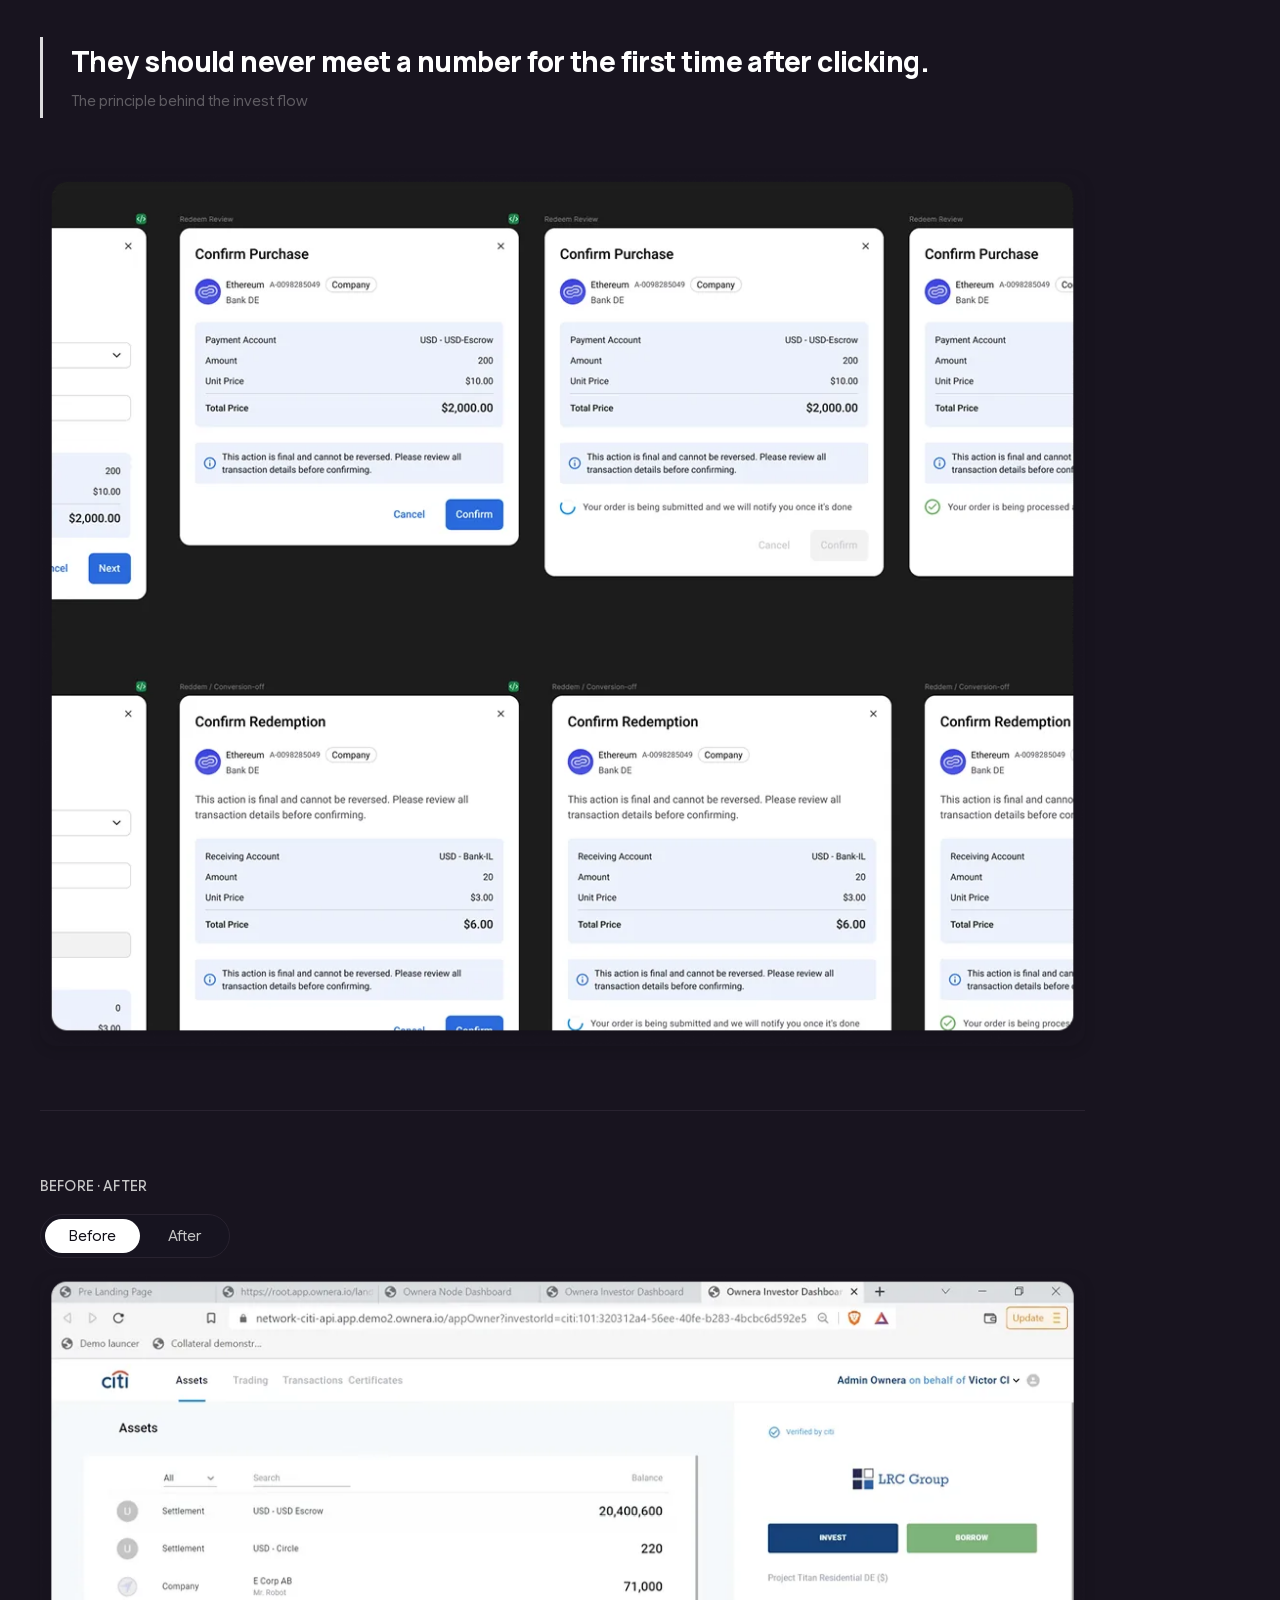
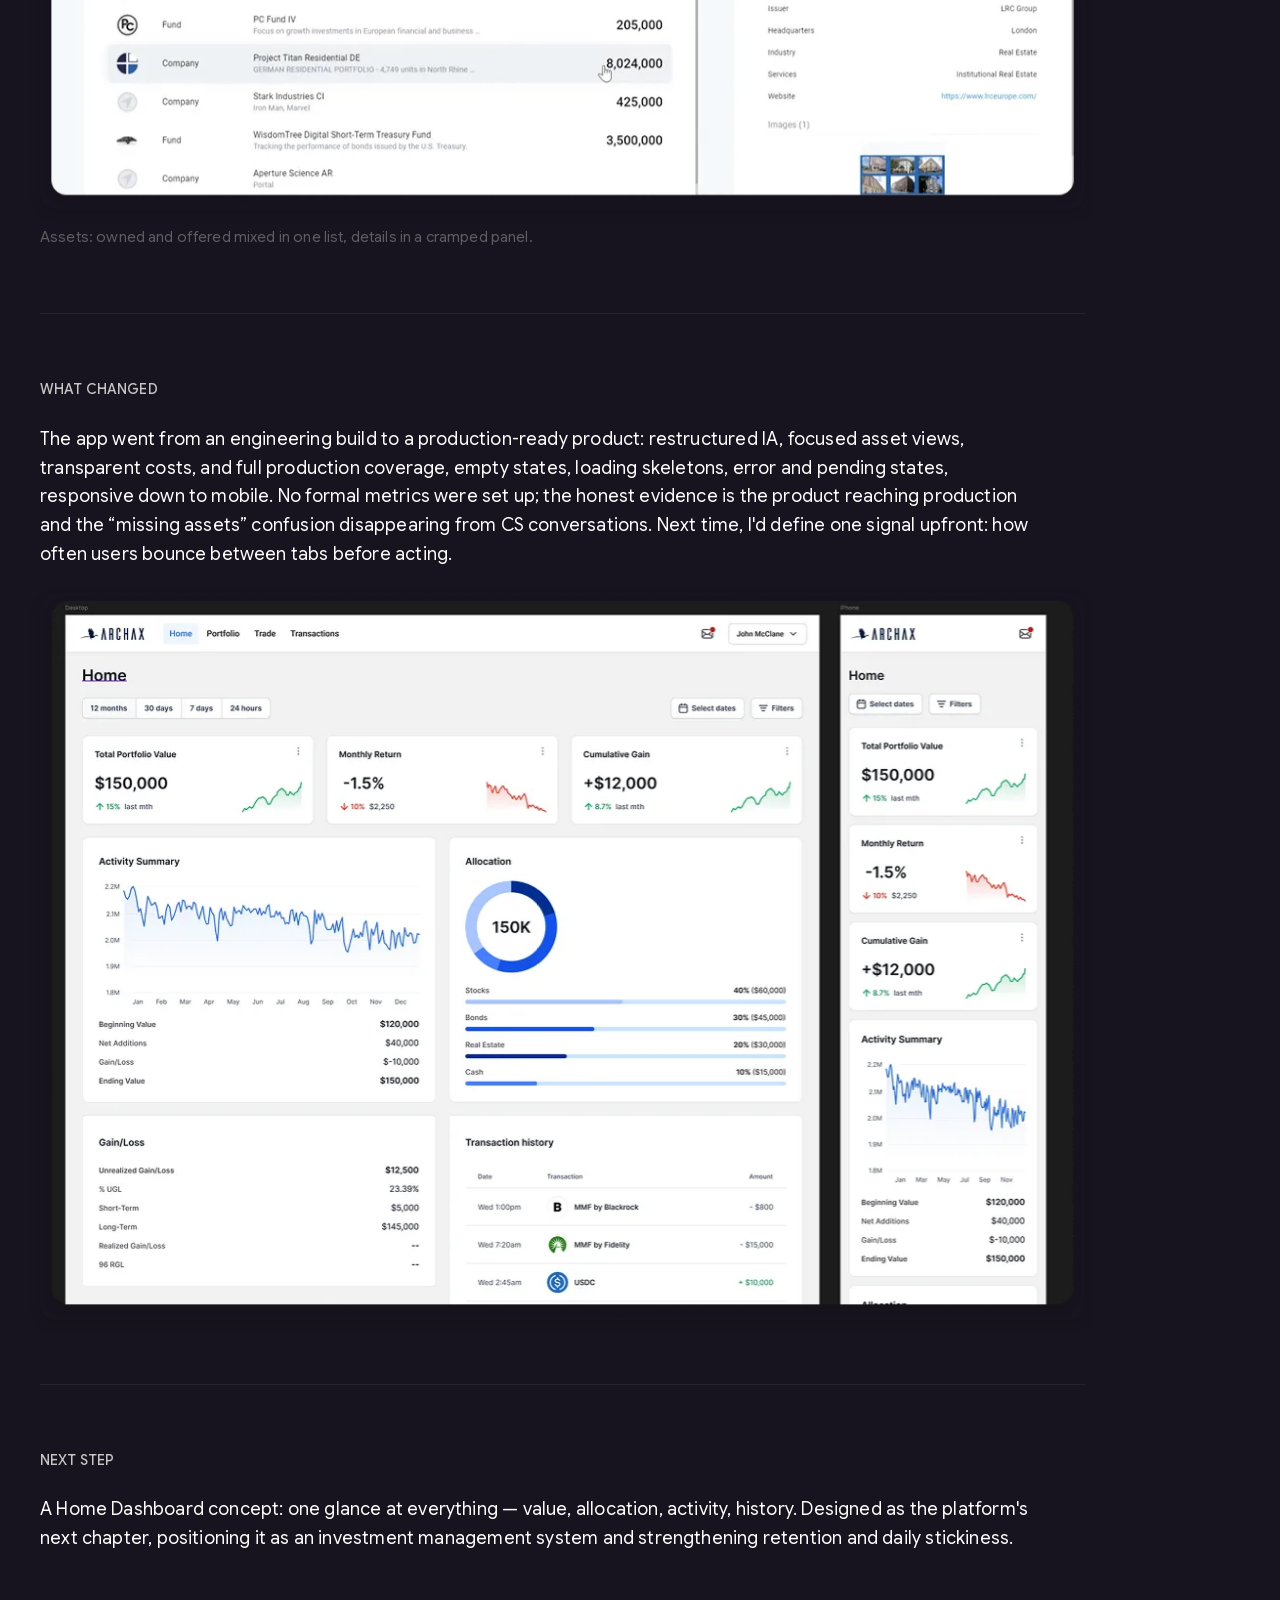
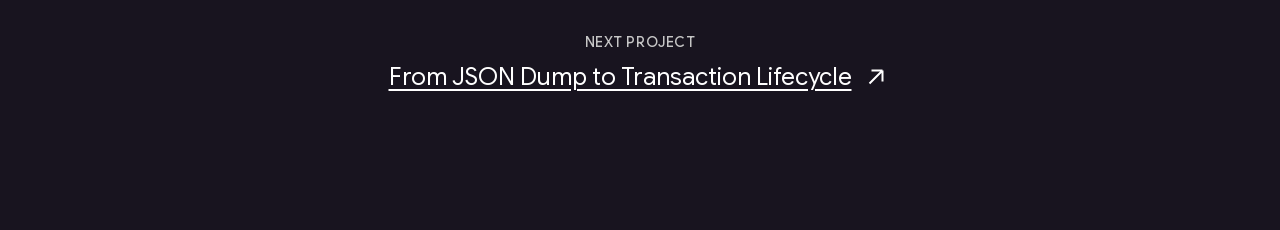
==== commit 382113f6: "Case-page image consistency, Contact in header, scroll polish - Case screenshots get the homepage ho" ====
--- a/ownera-investor/index.html
+++ b/ownera-investor/index.html
@@ -529,6 +529,23 @@
     .shot.loaded img,
     .shot.loaded video { opacity: 1; }
 
+    /* Homepage-consistent hover: subtle zoom on clickable screenshots */
+    .shot:not(.shot--video) img {
+      transition: opacity 0.5s ease, transform 0.6s cubic-bezier(0.2, 0.6, 0.2, 1);
+    }
+
+    .shot:not(.shot--video) img {
+      will-change: transform;
+    }
+
+    .shot:not(.shot--video):hover img {
+      transform: scale(1.025);
+    }
+
+    @media (prefers-reduced-motion: reduce) {
+      .shot:not(.shot--video):hover img { transform: none; }
+    }
+
     @keyframes shimmer {
       100% { transform: translateX(100%); }
     }
@@ -995,17 +1012,17 @@
     @media (max-width: 767px) { .imp, .imp.cols-3 { grid-template-columns: 1fr; } }
 
     /* ── Sticky table of contents ───────────────────────────── */
-    /* In-flow block at the top of the case on narrow screens,
-       fixed sidebar once the viewport has room for it */
+    /* Desktop-only sidebar, hidden below the wide breakpoint
+       (same behavior as the reference) */
     .toc {
-      display: flex;
+      display: none;
       flex-direction: column;
       gap: 12px;
-      padding: 8px 0 16px;
     }
 
     @media (min-width: 1640px) {
       .toc {
+        display: flex;
         position: fixed;
         left: calc(50% - 782px);  /* anchored to the content column, not the viewport */
         top: 50%;
@@ -1037,7 +1054,41 @@
       font-weight: 700;
     }
 
-    [id^="sec-"] { scroll-margin-top: 48px; }
+    section[id], .tldr[id] { scroll-margin-top: 48px; }
+
+    .case-topbar {
+      display: flex;
+      align-items: center;
+      justify-content: space-between;
+      gap: 16px;
+    }
+
+    /* Contact mirrors the Back link: same anatomy, icon nudge on hover */
+    .contact-link {
+      display: inline-flex;
+      align-items: center;
+      gap: 8px;
+      color: var(--text);
+      text-decoration: none;
+    }
+
+    .contact-link svg {
+      width: 24px;
+      height: 24px;
+      flex-shrink: 0;
+      transition: transform 0.3s cubic-bezier(0.16, 1, 0.3, 1);
+    }
+
+    .contact-link:hover svg {
+      transform: translateY(-3px);
+    }
+
+    .back-bar-inner {
+      display: flex;
+      align-items: center;
+      justify-content: space-between;
+      gap: 16px;
+    }
   </style>
 </head>
 <body>
@@ -1051,6 +1102,13 @@
         </svg>
         <span>Back</span>
       </a>
+      <a class="contact-link" href="mailto:h.dekel@gmail.com">
+        <svg viewBox="0 0 24 24" fill="none" aria-hidden="true">
+          <rect x="3.5" y="5.5" width="17" height="13" rx="2.5" stroke="white" stroke-width="1.5"/>
+          <path d="M4.5 7.5L12 13L19.5 7.5" stroke="white" stroke-width="1.5" stroke-linecap="round" stroke-linejoin="round"/>
+        </svg>
+        <span>Contact</span>
+      </a>
     </div>
   </div>
 
@@ -1066,12 +1124,21 @@
       <div class="case-inner">
 
         <div class="case-header">
-          <a class="back-link" href="../">
-            <svg viewBox="0 0 24 24" fill="none" aria-hidden="true">
-              <path d="M19 12H5M5 12L12 19M5 12L12 5" stroke="white" stroke-width="1.5" stroke-linecap="round" stroke-linejoin="round"/>
-            </svg>
-            <span>Back</span>
-          </a>
+          <div class="case-topbar">
+            <a class="back-link" href="../">
+              <svg viewBox="0 0 24 24" fill="none" aria-hidden="true">
+                <path d="M19 12H5M5 12L12 19M5 12L12 5" stroke="white" stroke-width="1.5" stroke-linecap="round" stroke-linejoin="round"/>
+              </svg>
+              <span>Back</span>
+            </a>
+            <a class="contact-link" href="mailto:h.dekel@gmail.com">
+              <svg viewBox="0 0 24 24" fill="none" aria-hidden="true">
+                <rect x="3.5" y="5.5" width="17" height="13" rx="2.5" stroke="white" stroke-width="1.5"/>
+                <path d="M4.5 7.5L12 13L19.5 7.5" stroke="white" stroke-width="1.5" stroke-linecap="round" stroke-linejoin="round"/>
+              </svg>
+              <span>Contact</span>
+            </a>
+          </div>
           <div class="crumb-title">
             <p class="crumb">
               <svg viewBox="0 0 24 24" fill="none" aria-hidden="true">
@@ -1498,7 +1565,7 @@
       labels.forEach(function (l) {
         var host = l.closest('section, .tldr') || l;
         if (!host.id) {
-          host.id = 'sec-' + l.textContent.trim().toLowerCase().replace(/[^a-z0-9]+/g, '-').replace(/^-+|-+$/g, '');
+          host.id = l.textContent.trim().toLowerCase().replace(/[^a-z0-9]+/g, '-').replace(/^-+|-+$/g, '');
         }
         var a = document.createElement('a');
         a.href = '#' + host.id;
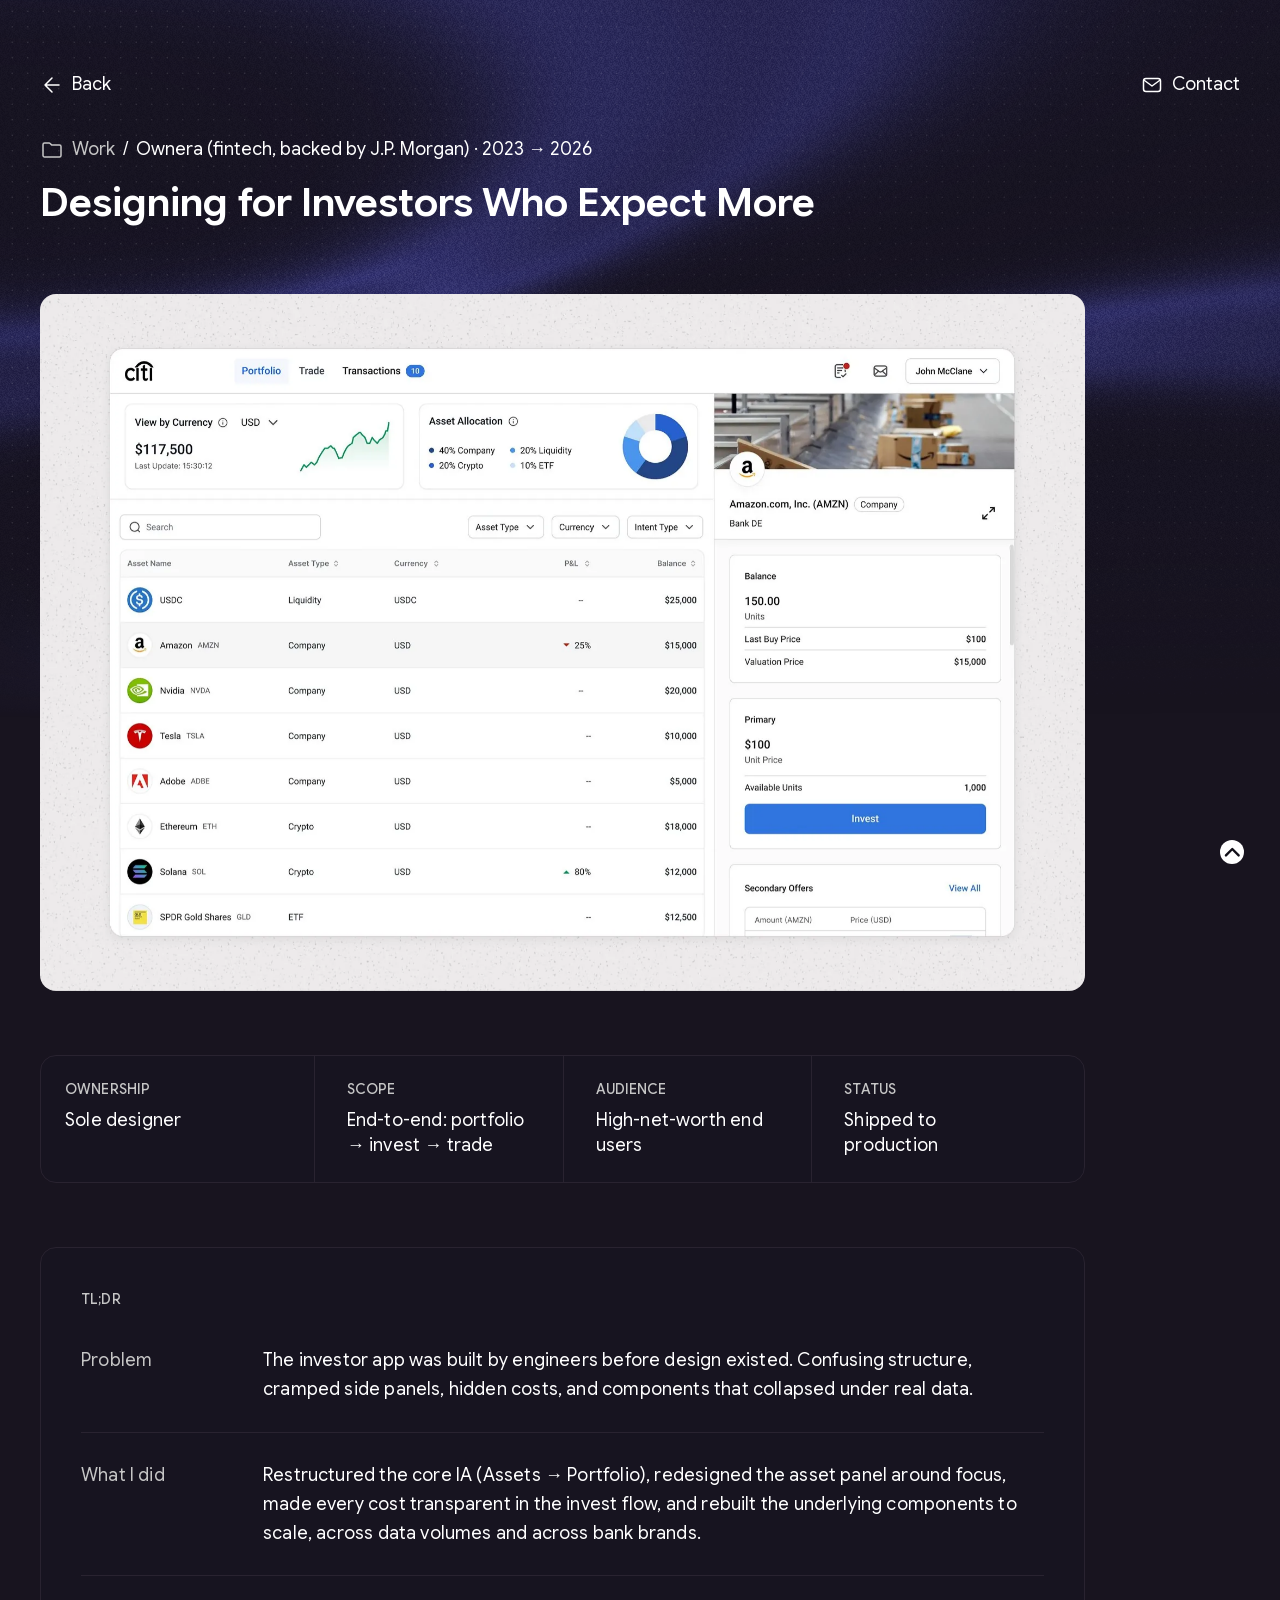
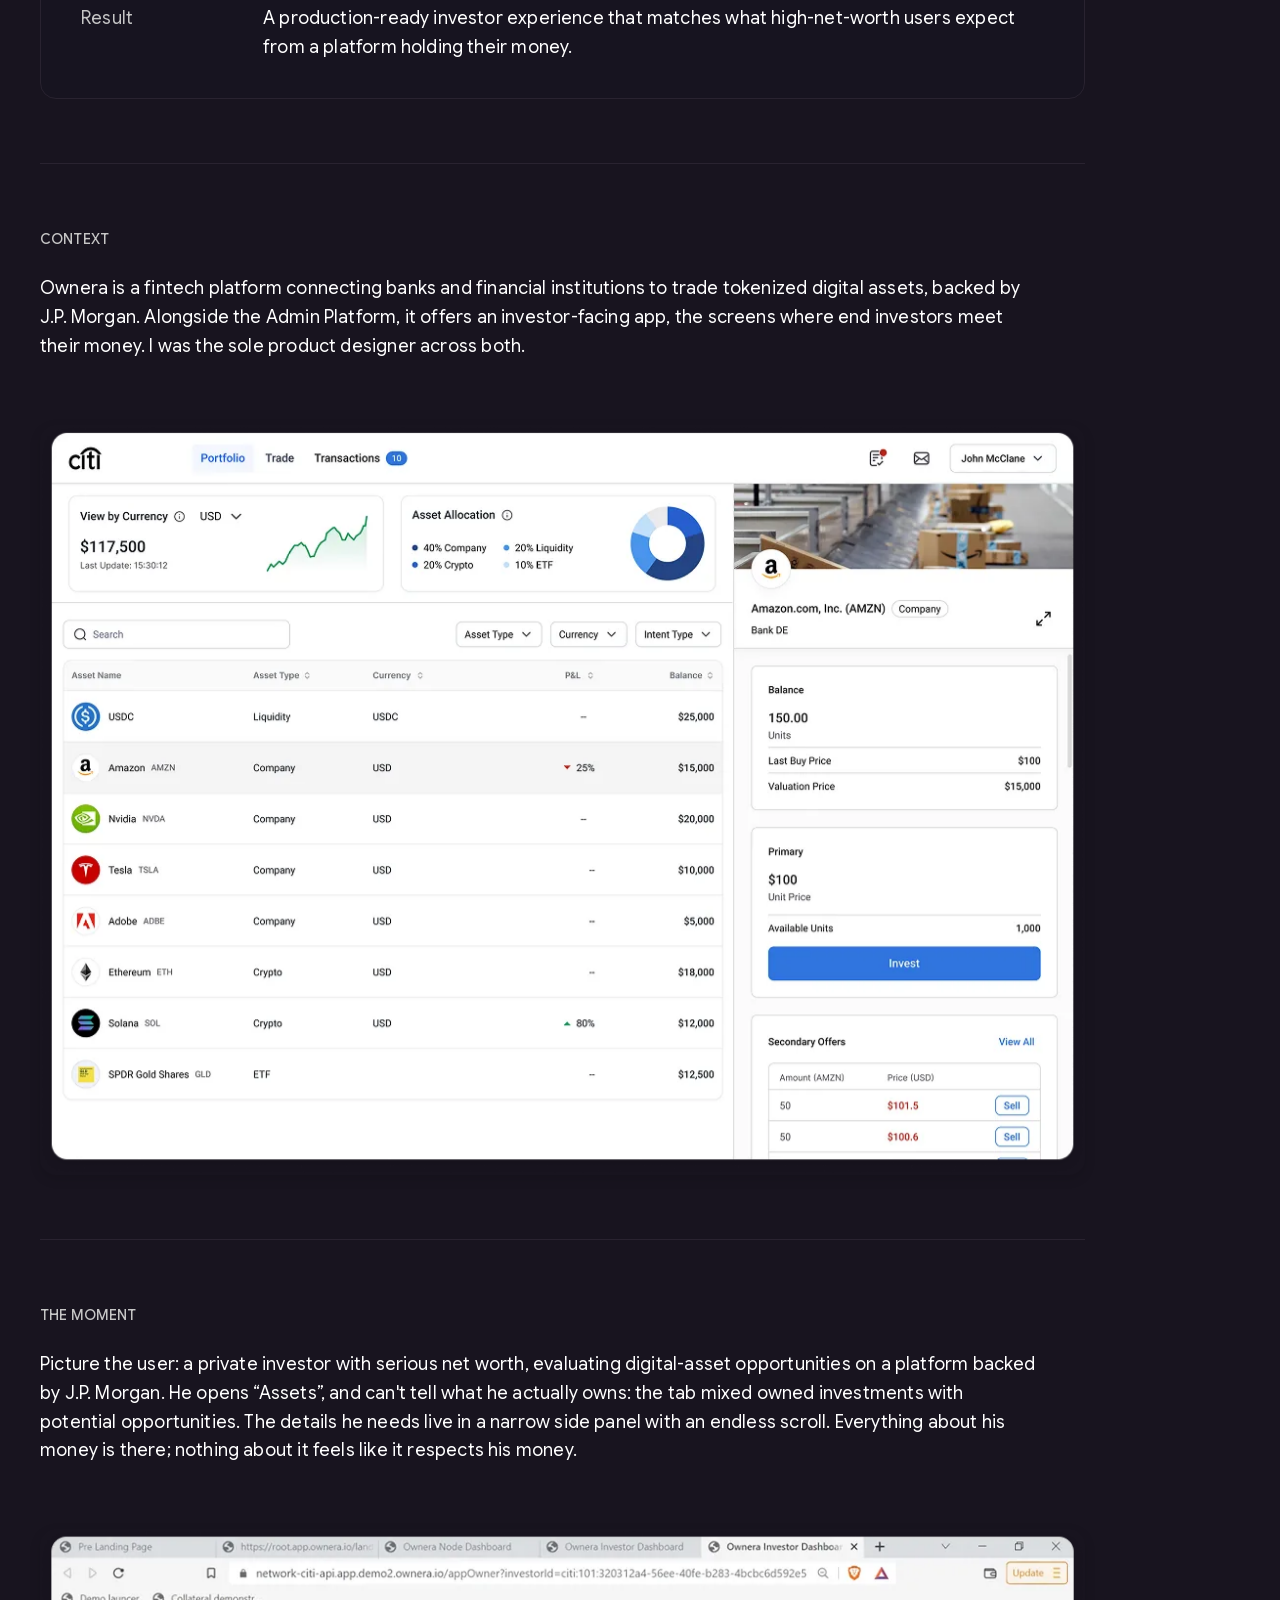
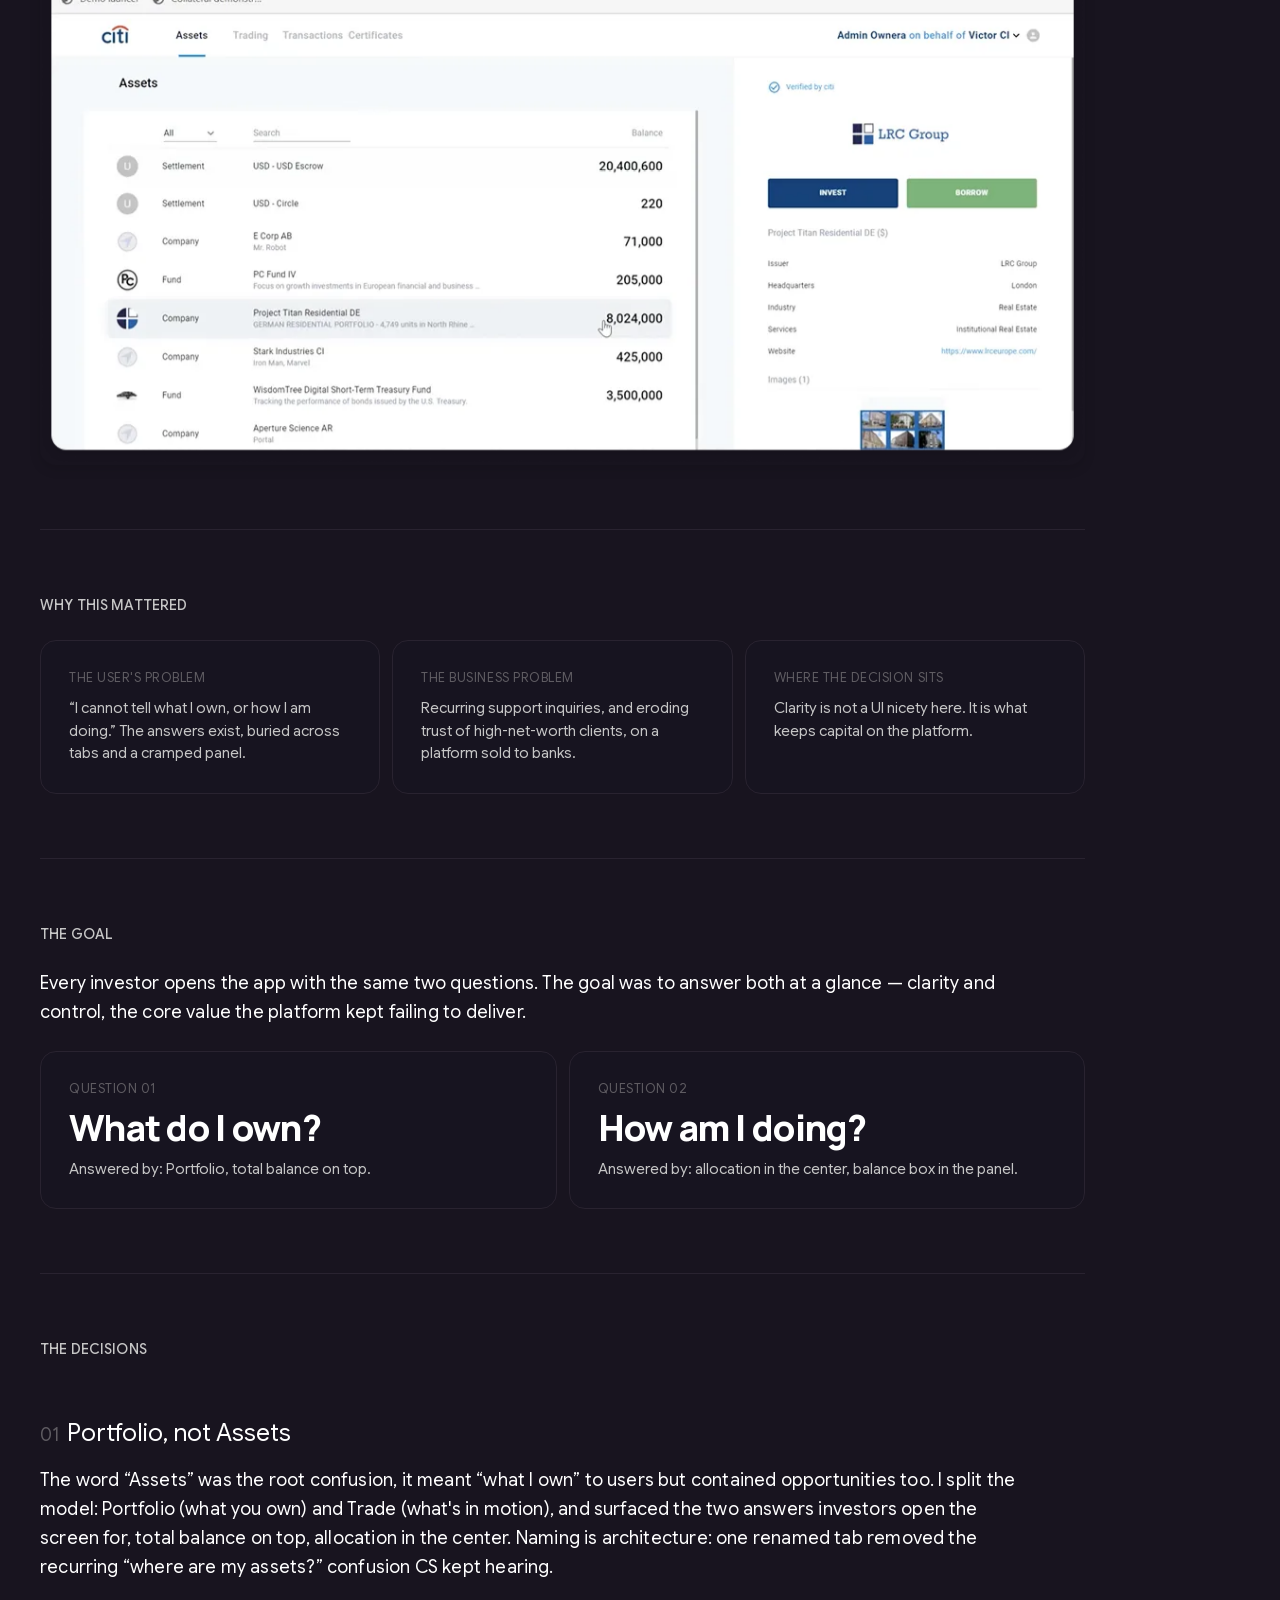
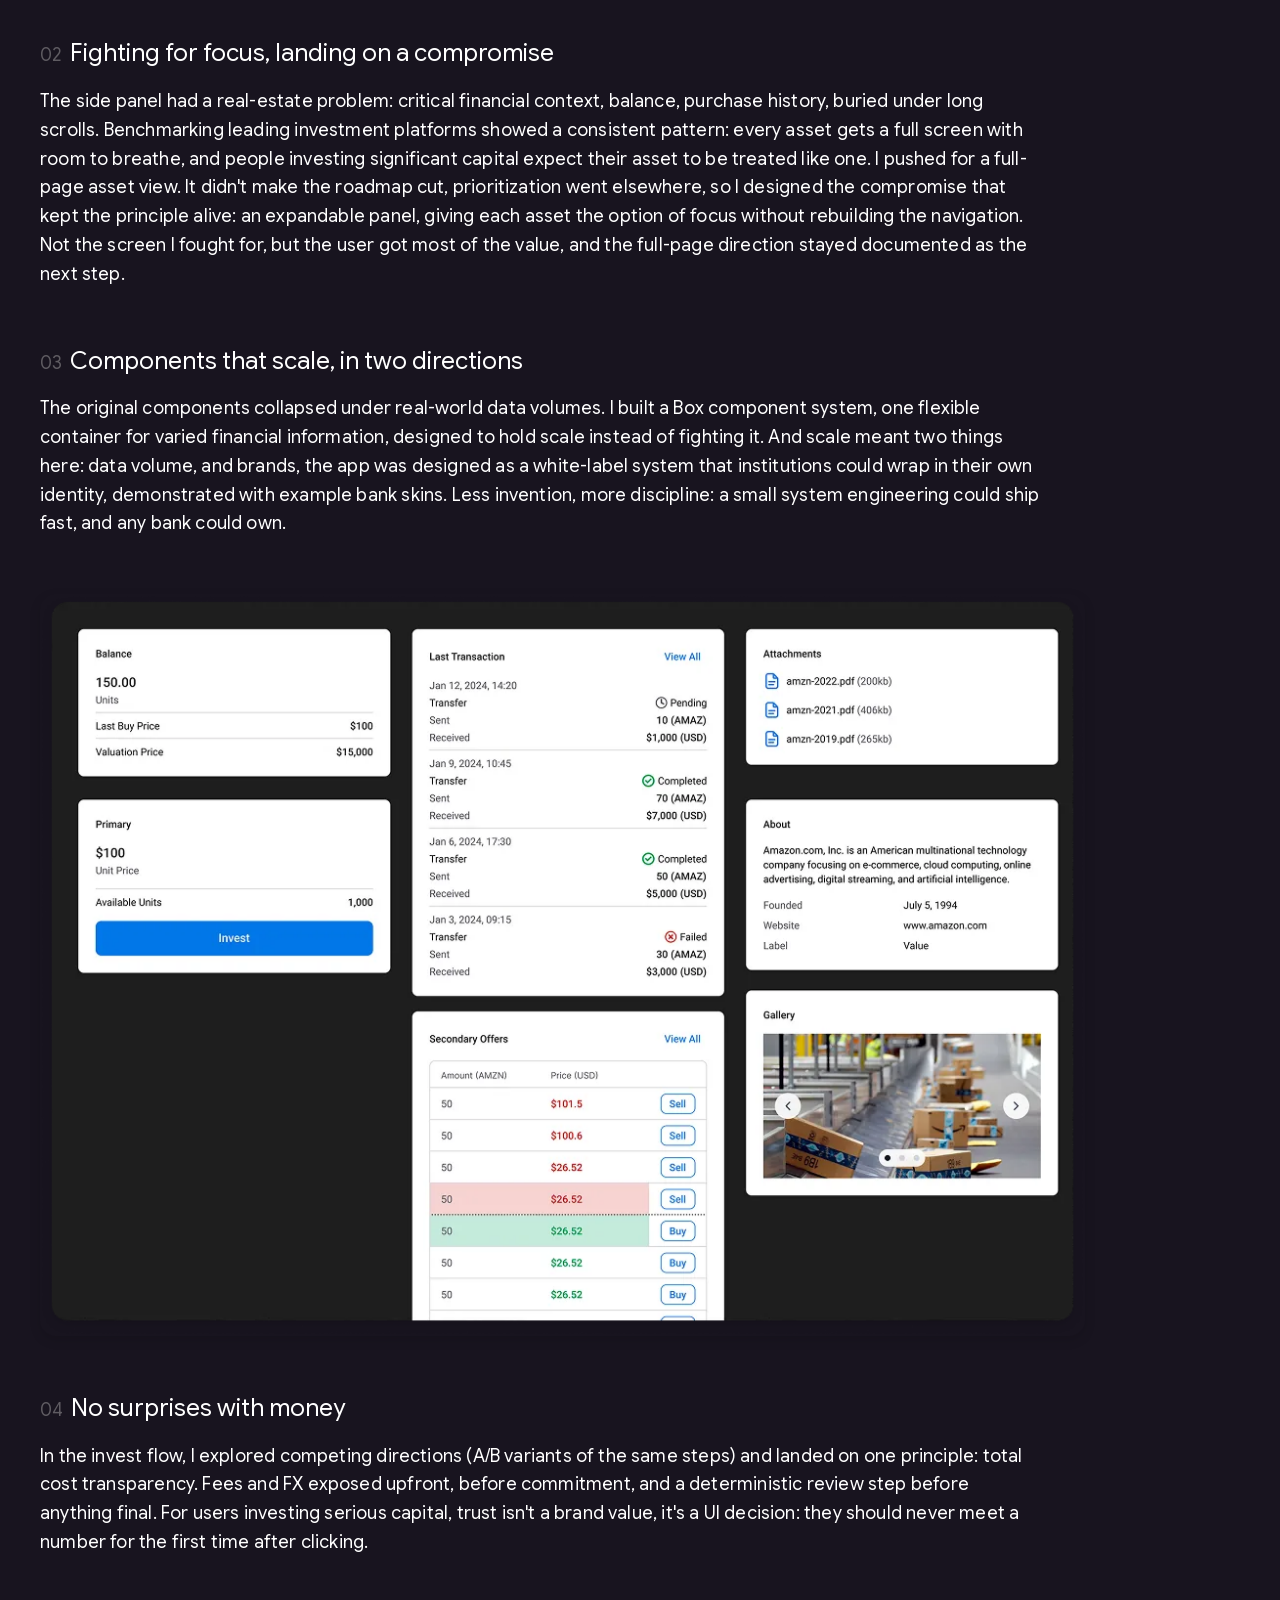
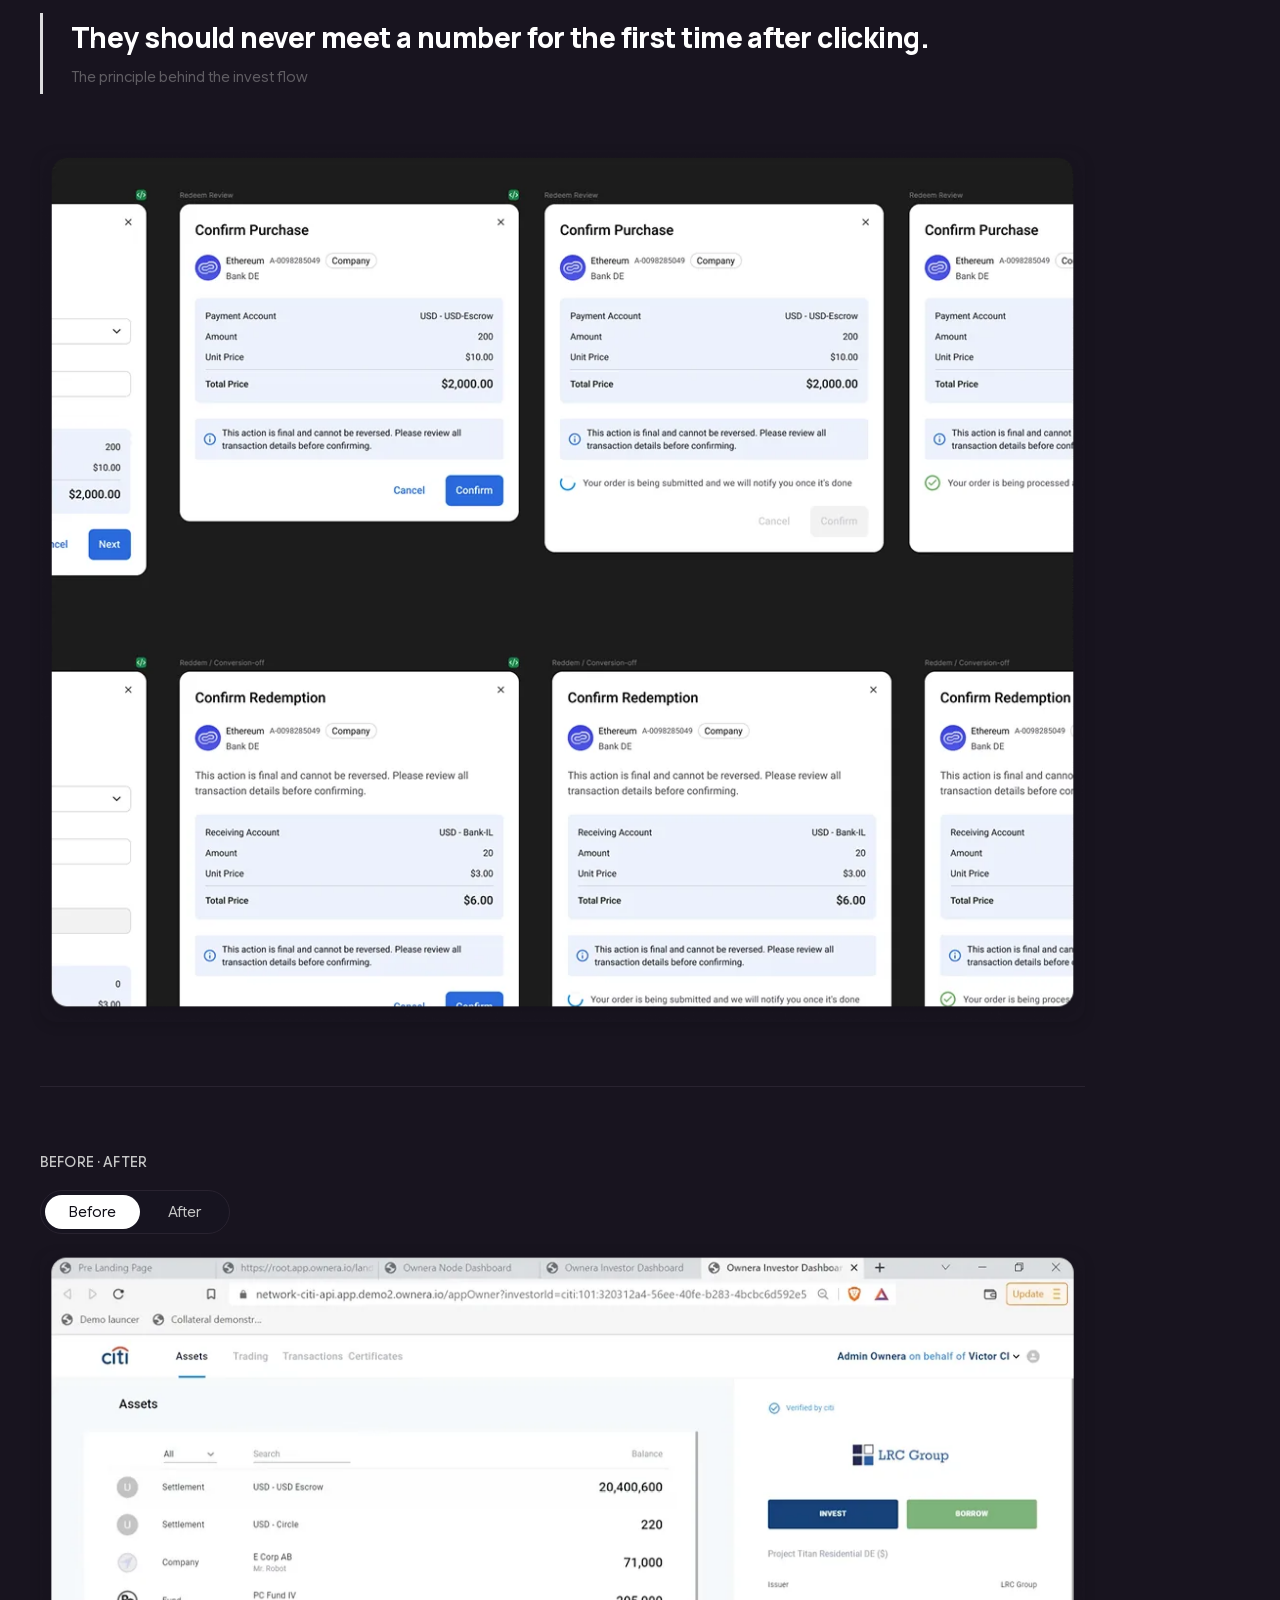
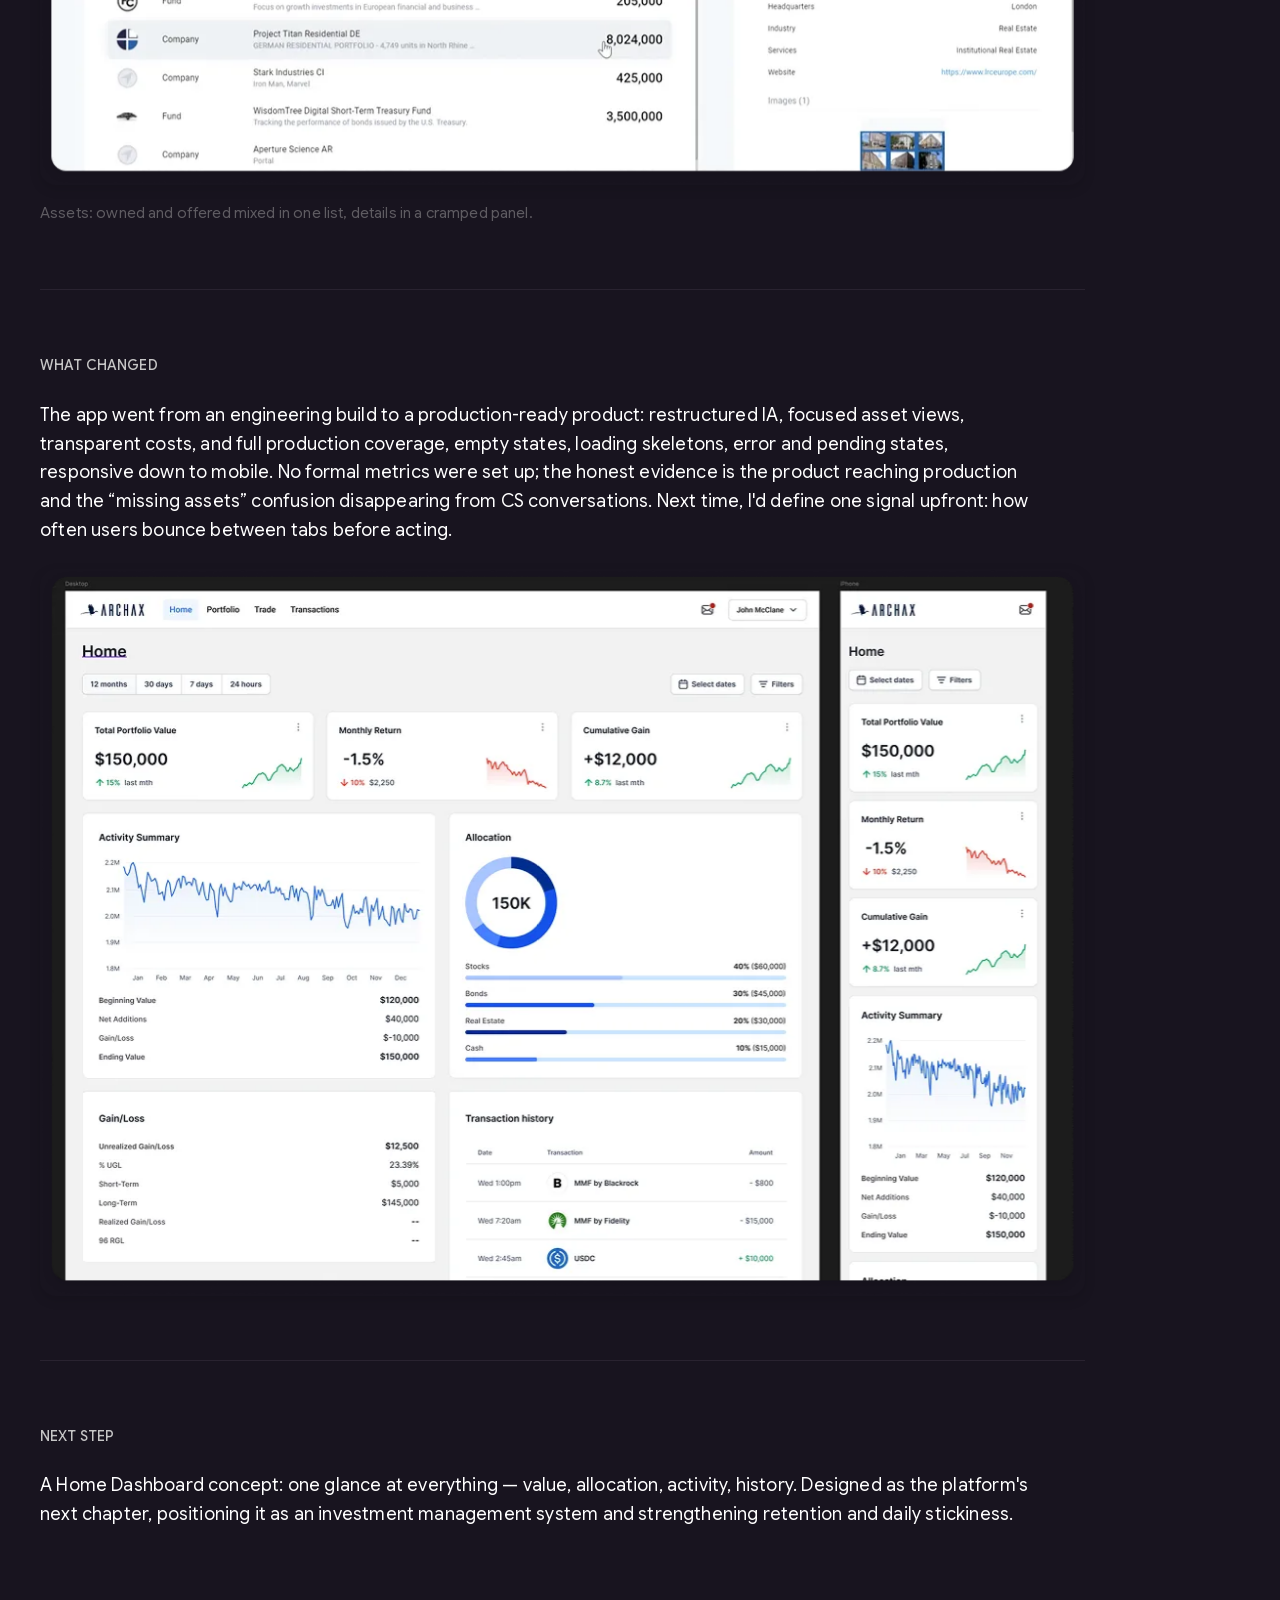
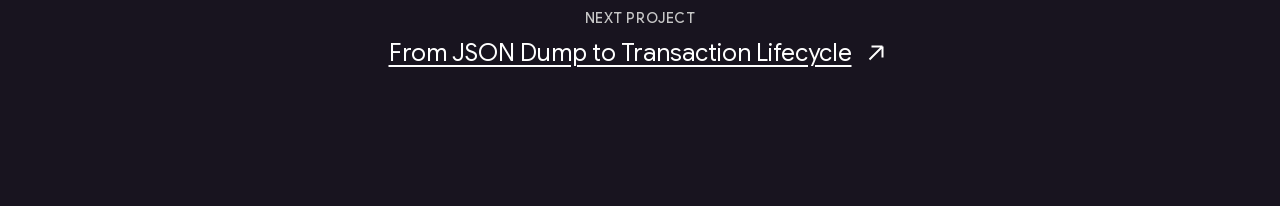
==== commit 9cbacaa9: "Hero-work overlap (desktop only), tighter case-page top, clean anchors - Work card climbs 120px into" ====
--- a/ownera-investor/index.html
+++ b/ownera-investor/index.html
@@ -361,7 +361,7 @@
       display: flex;
       flex-direction: column;
       align-items: center;
-      padding: 40px 40px 136px;
+      padding: 16px 40px 136px;
     }
 
     .case {
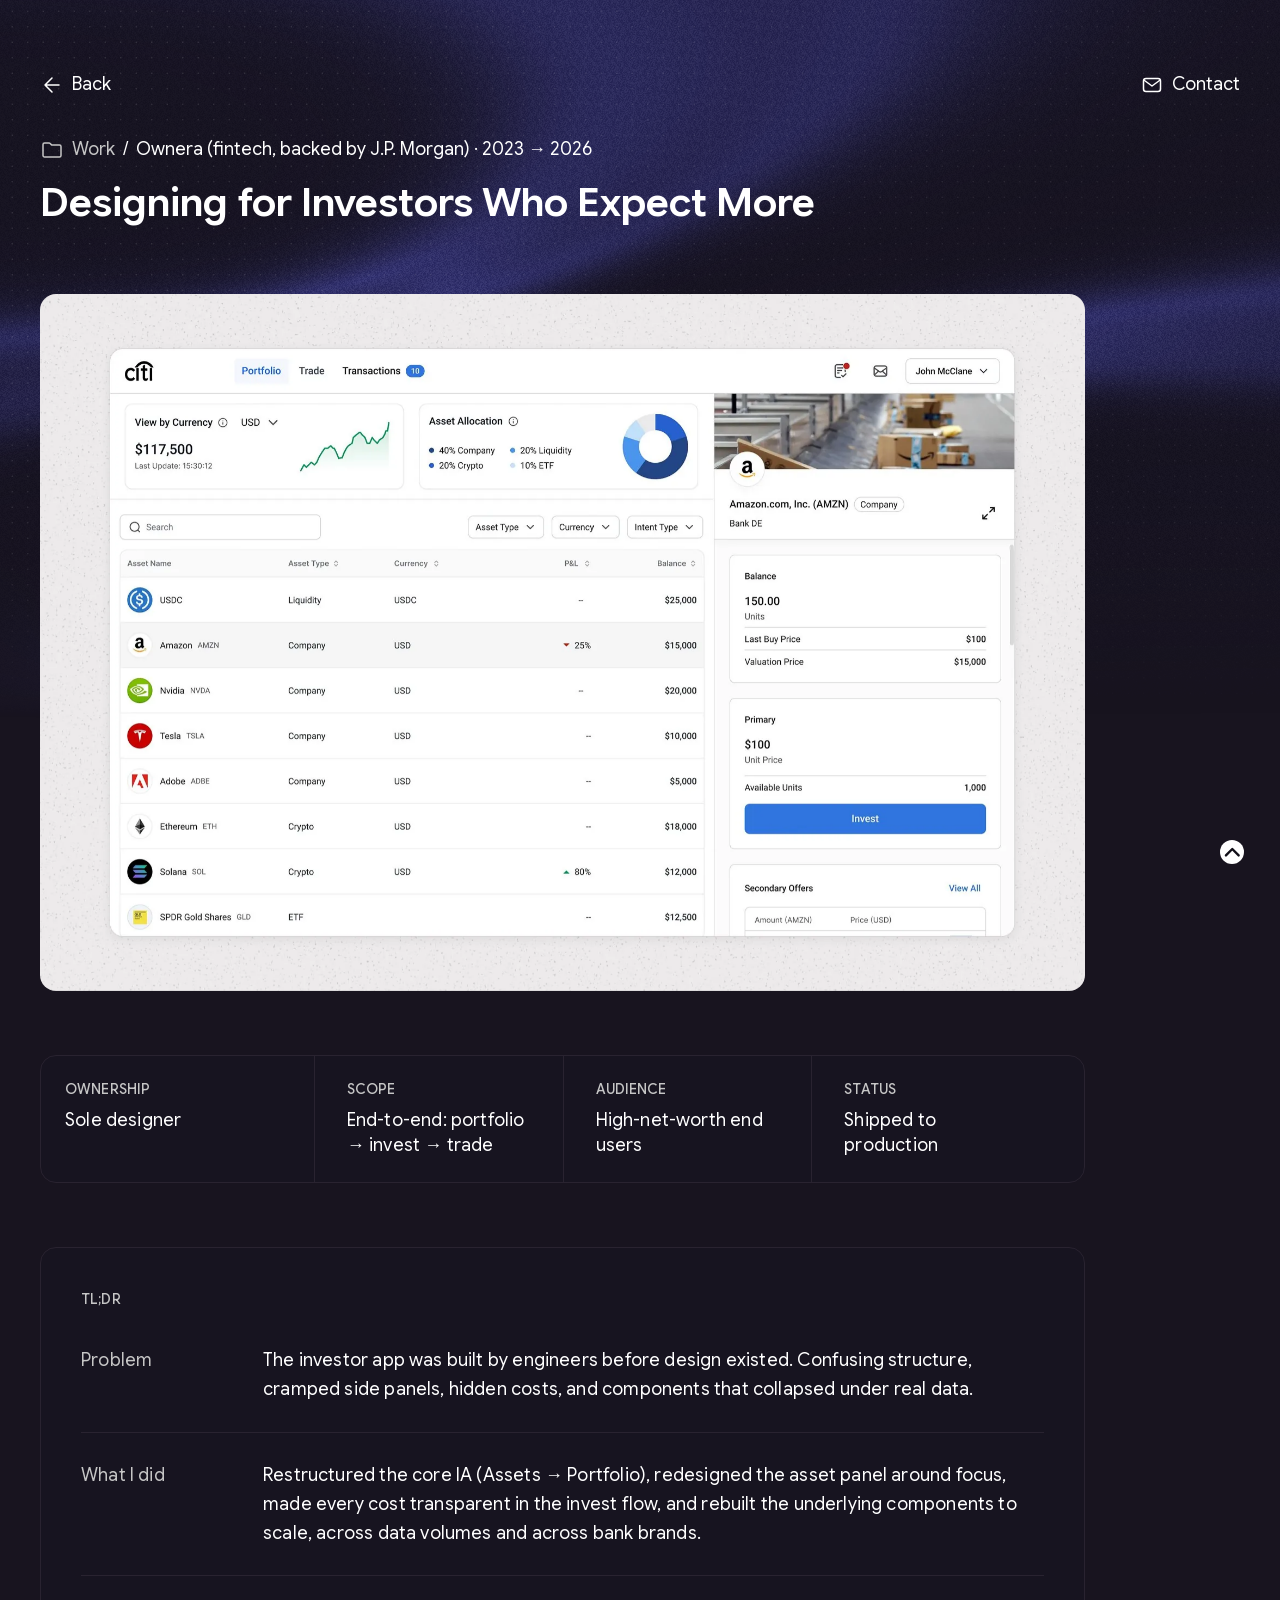
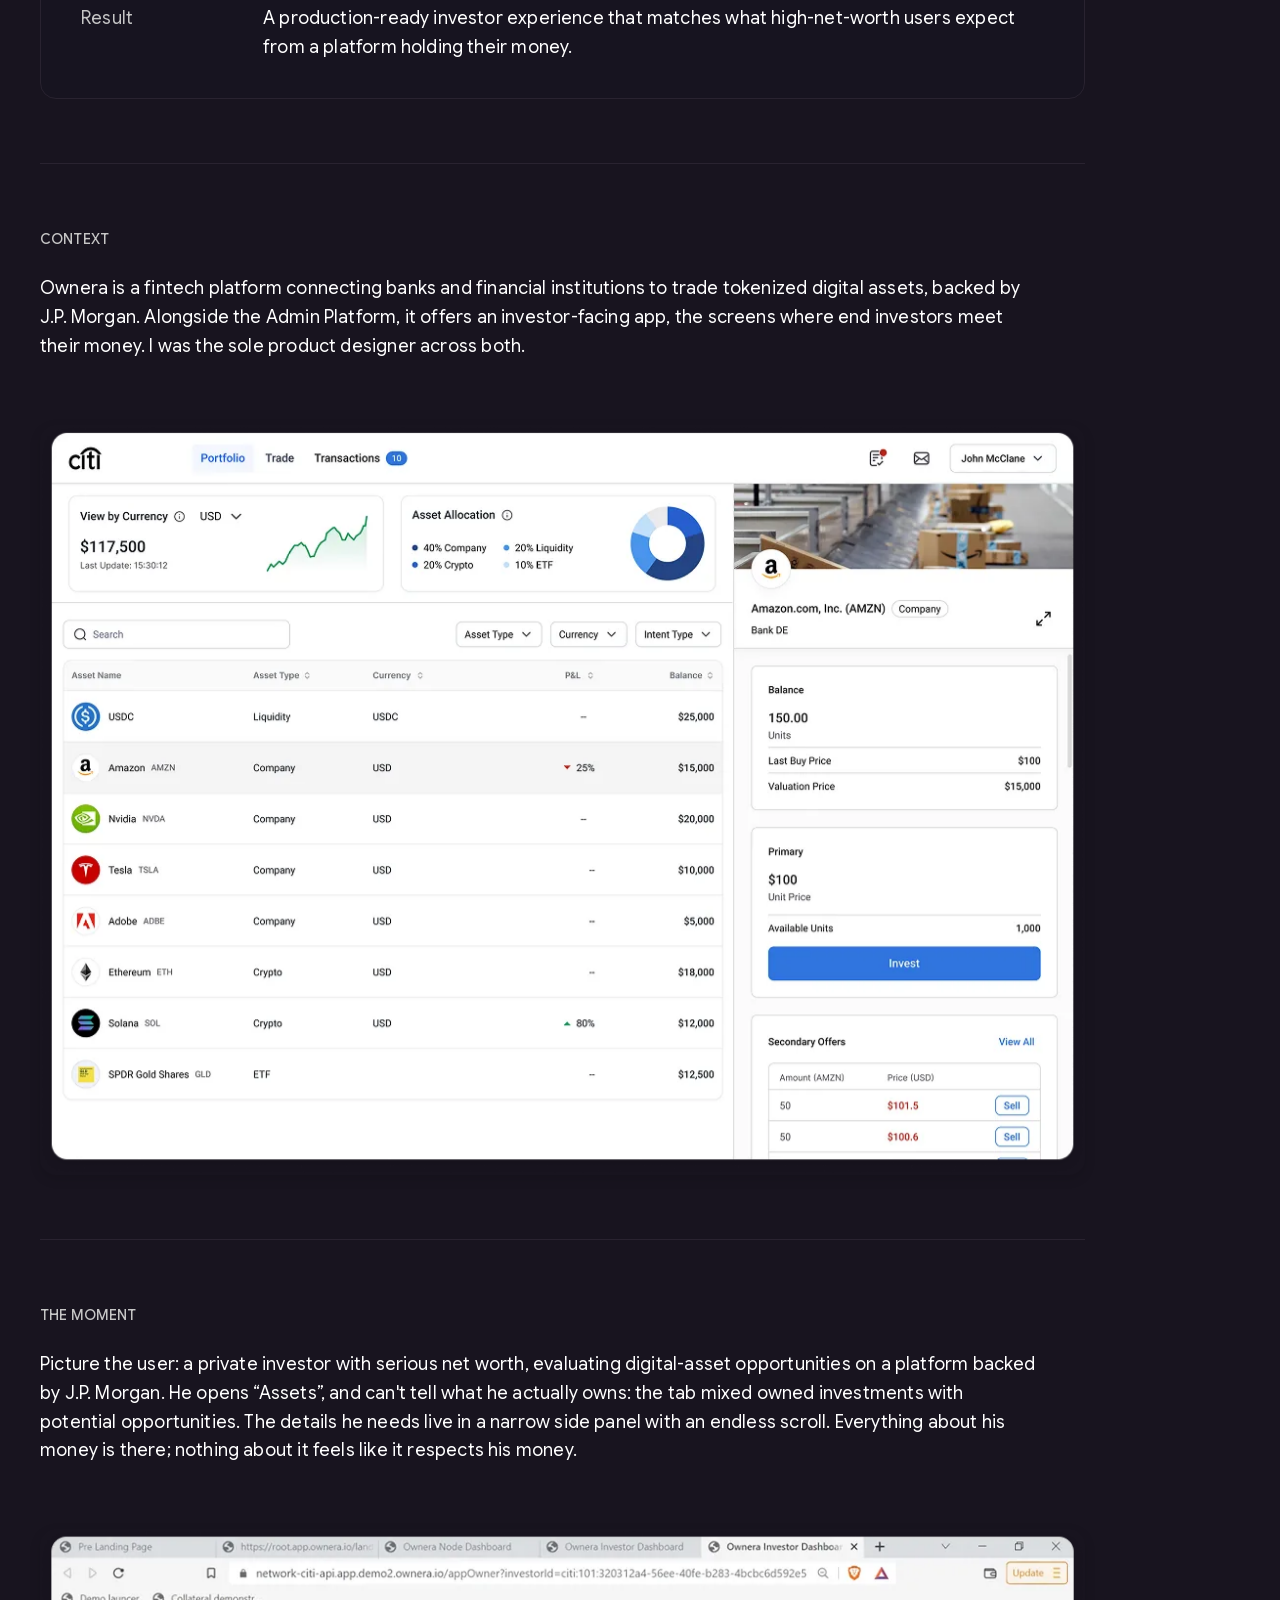
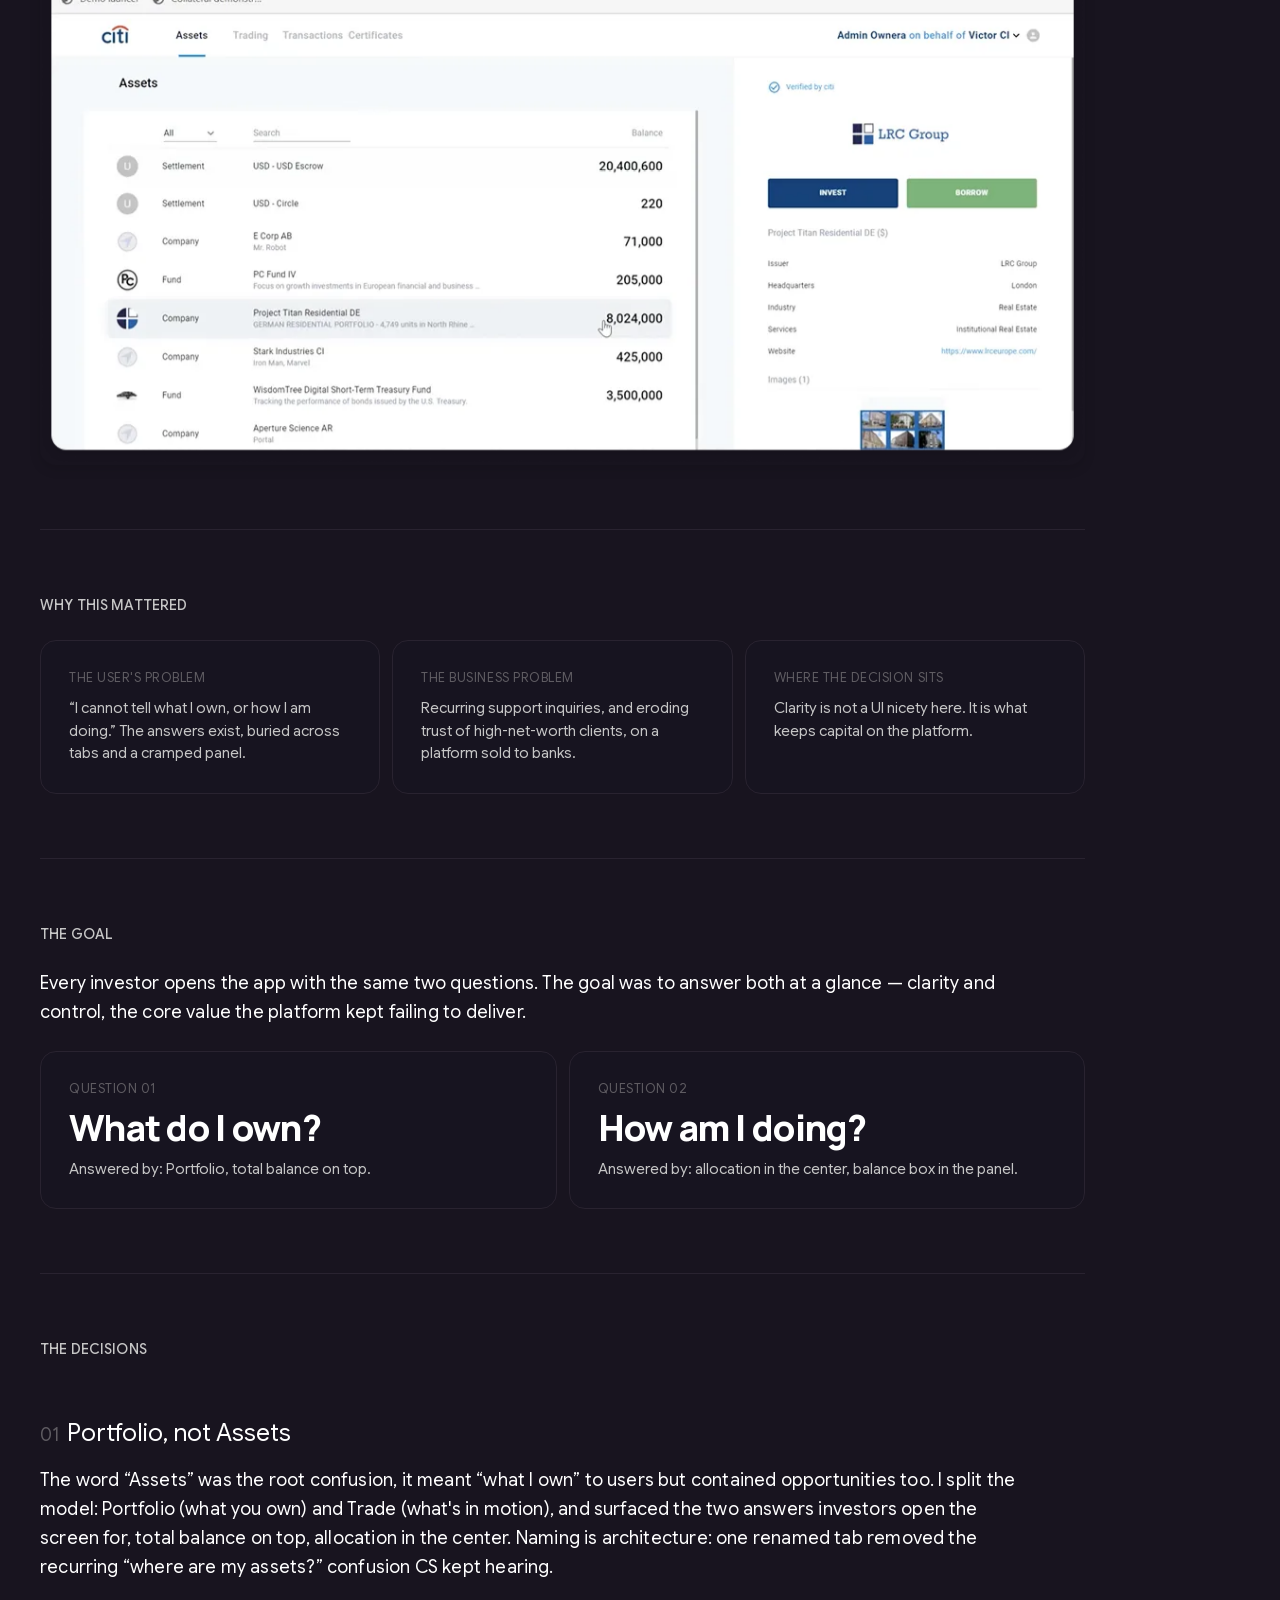
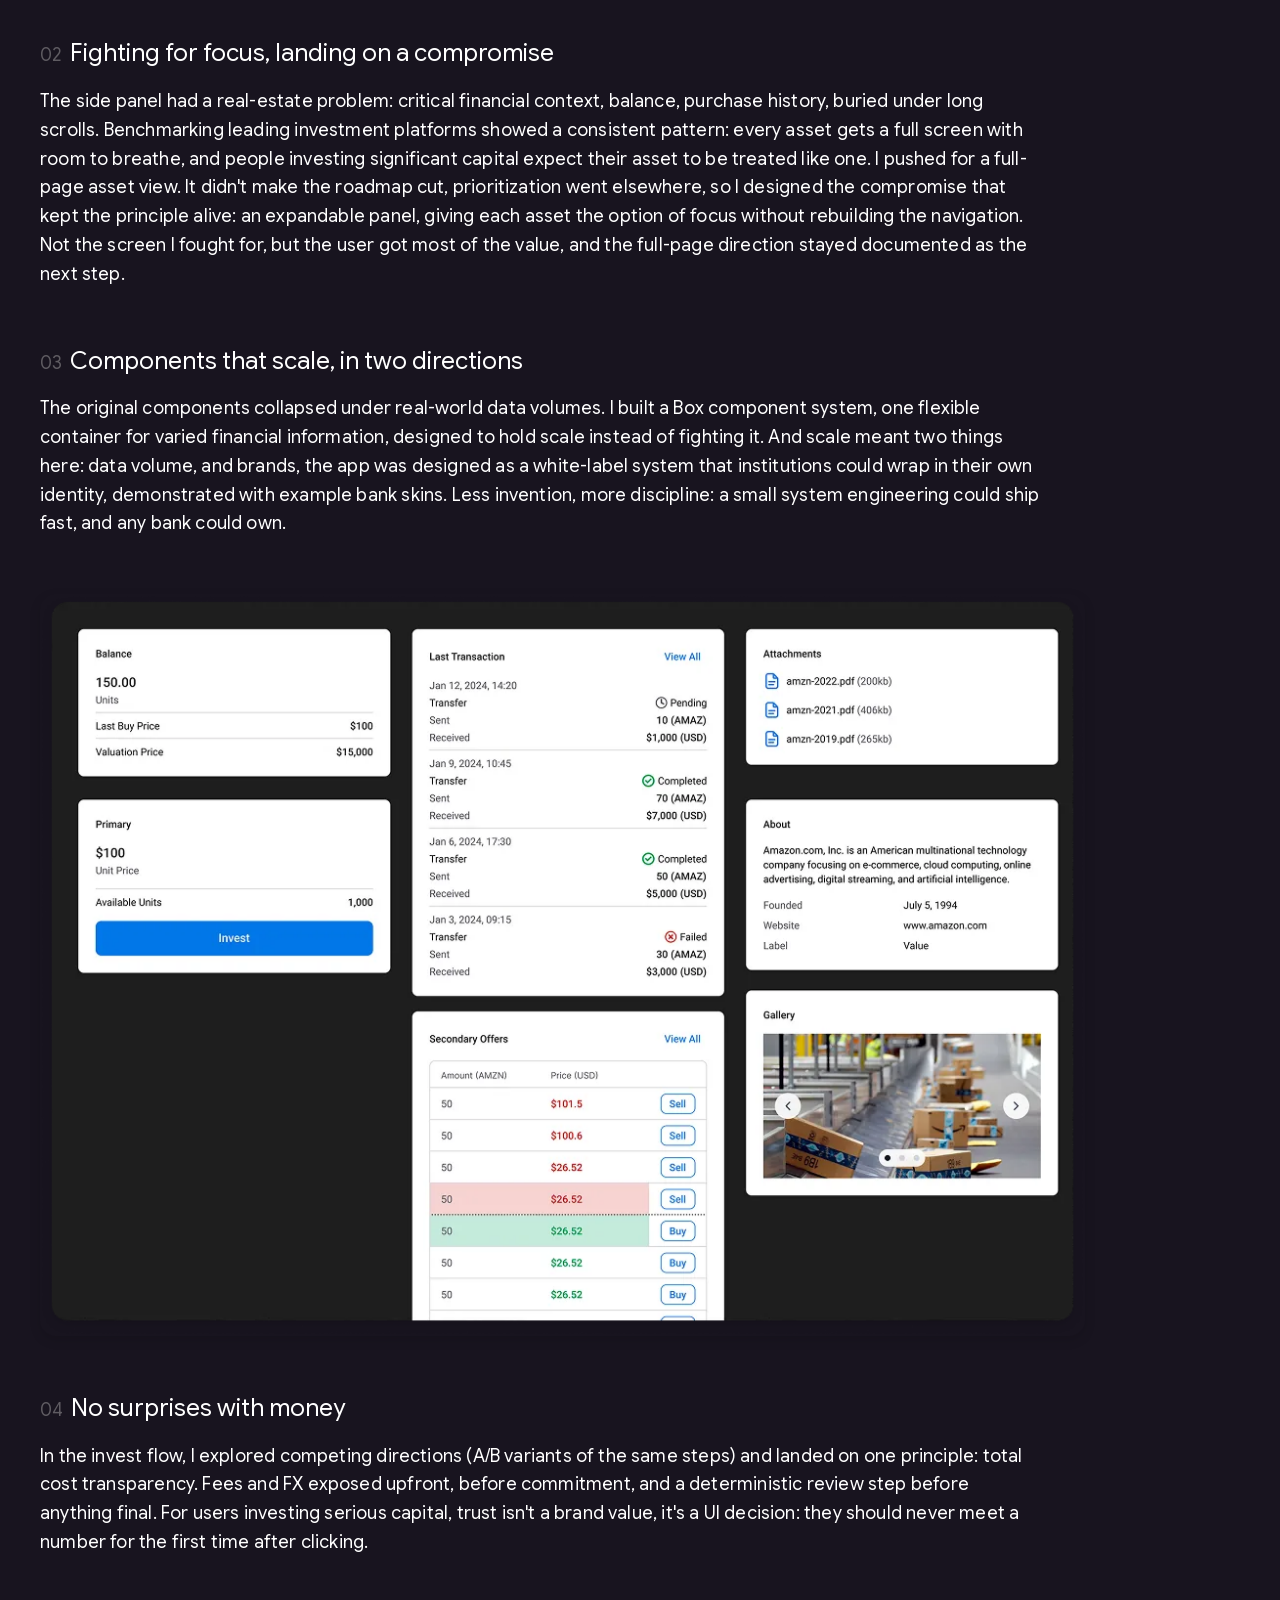
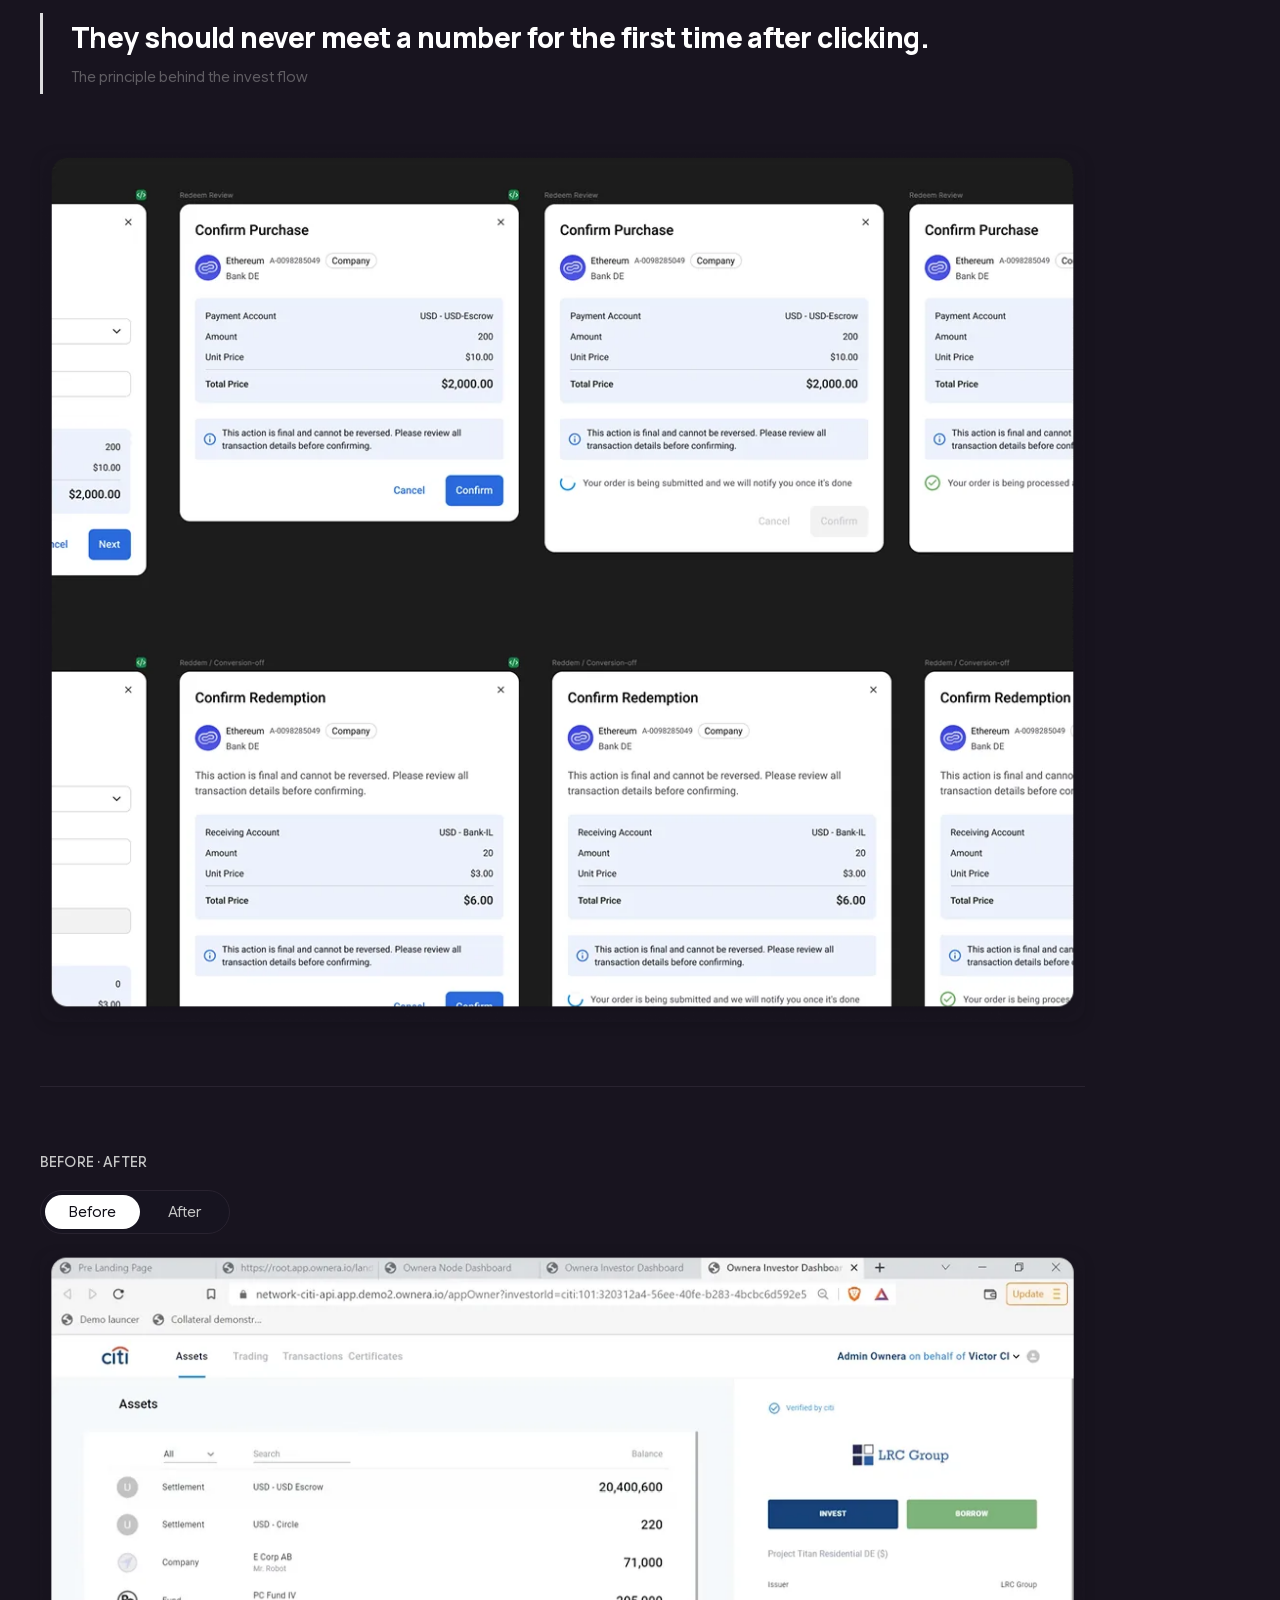
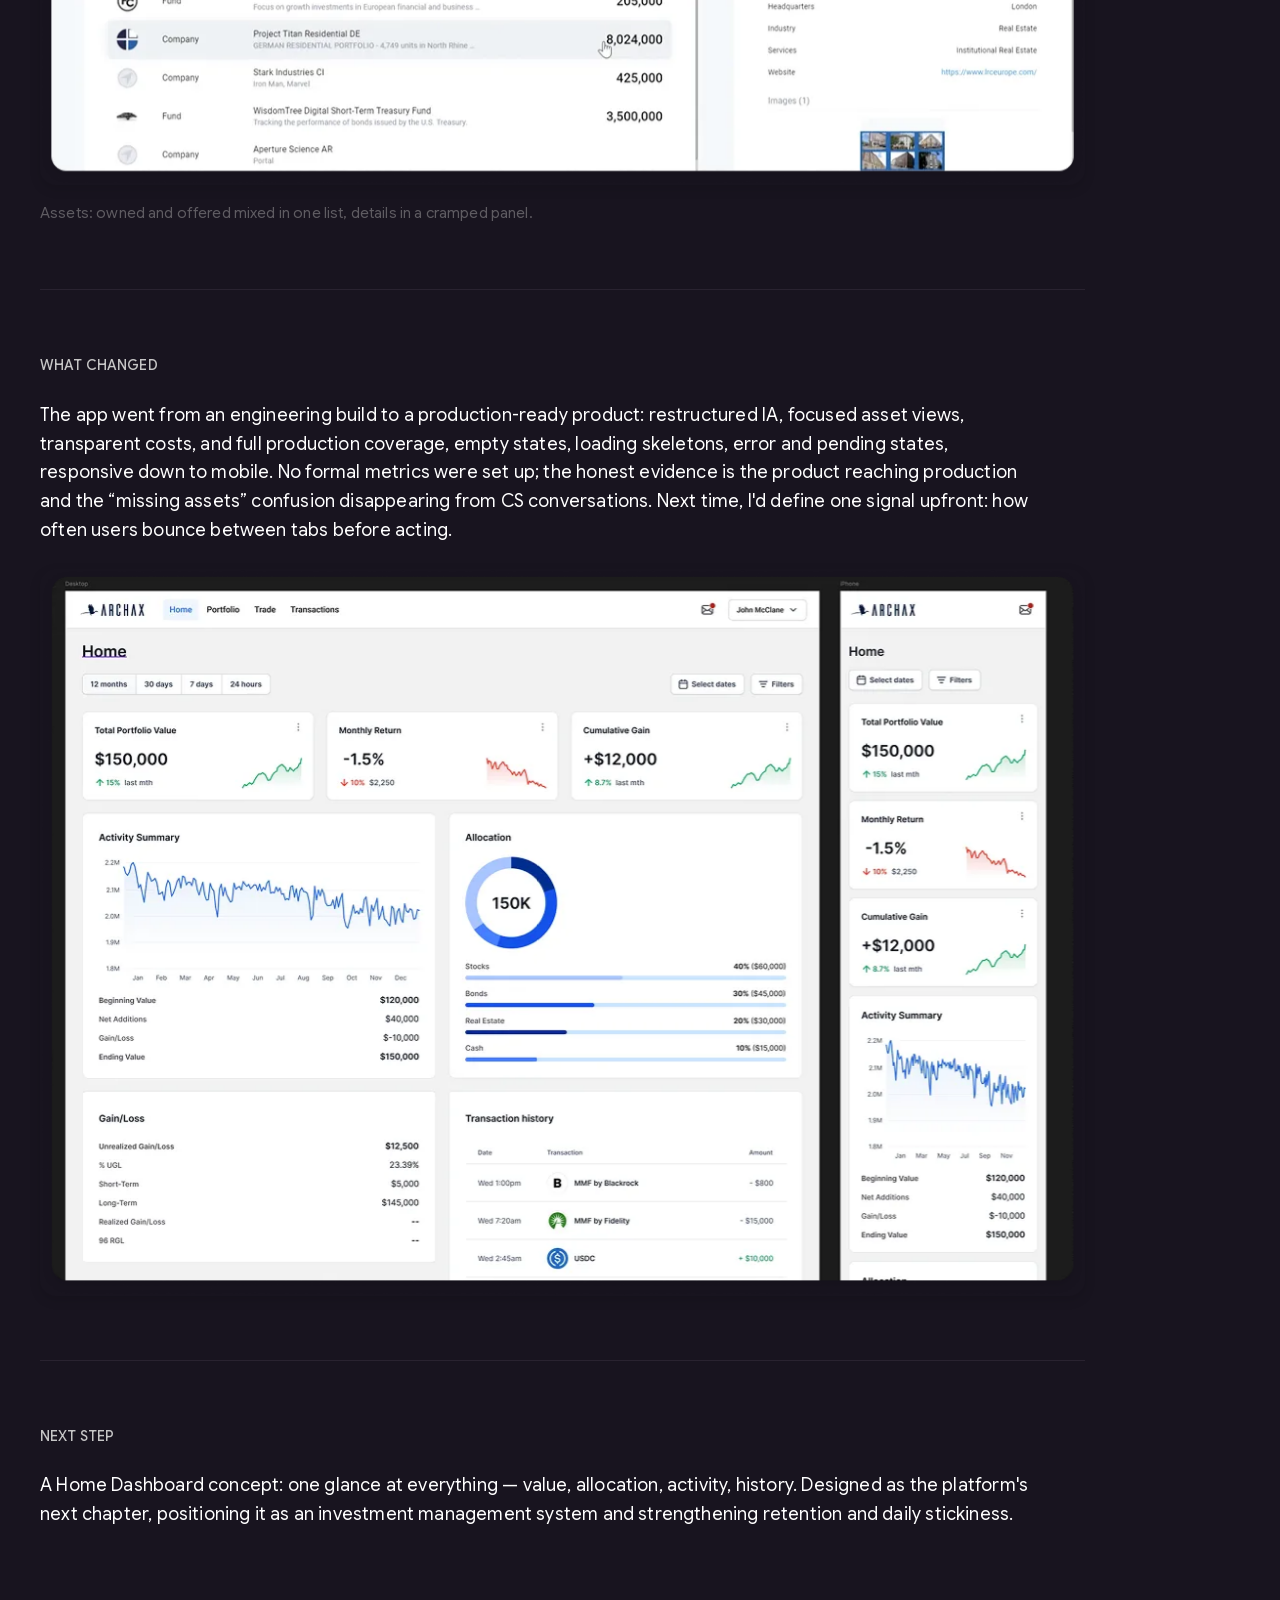
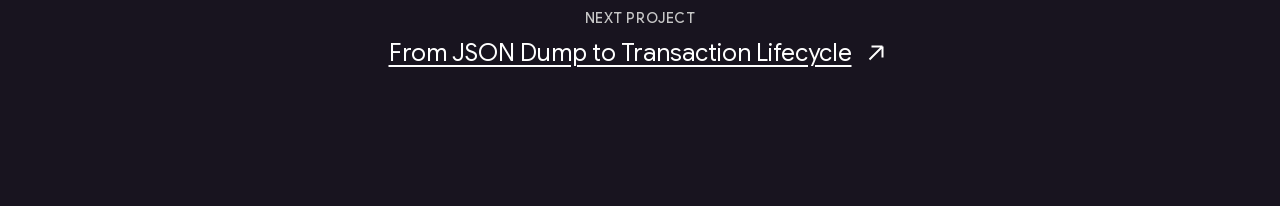
==== commit 6cccc4bb: "TOC: skip Audience/Status meta labels so it opens at TL;DR The investor page's meta grid uses differ" ====
--- a/ownera-investor/index.html
+++ b/ownera-investor/index.html
@@ -1553,7 +1553,7 @@
     (function () {
       var main = document.querySelector('main.case');
       if (!main) return;
-      var skip = ['Ownership', 'Scope', 'Sector', 'Shift', 'Next Project', 'Beyond the numbers'];
+      var skip = ['Ownership', 'Scope', 'Sector', 'Shift', 'Audience', 'Status', 'Next Project', 'Beyond the numbers'];
       var labels = Array.prototype.filter.call(main.querySelectorAll('.label'), function (l) {
         return skip.indexOf(l.textContent.trim()) === -1;
       });
